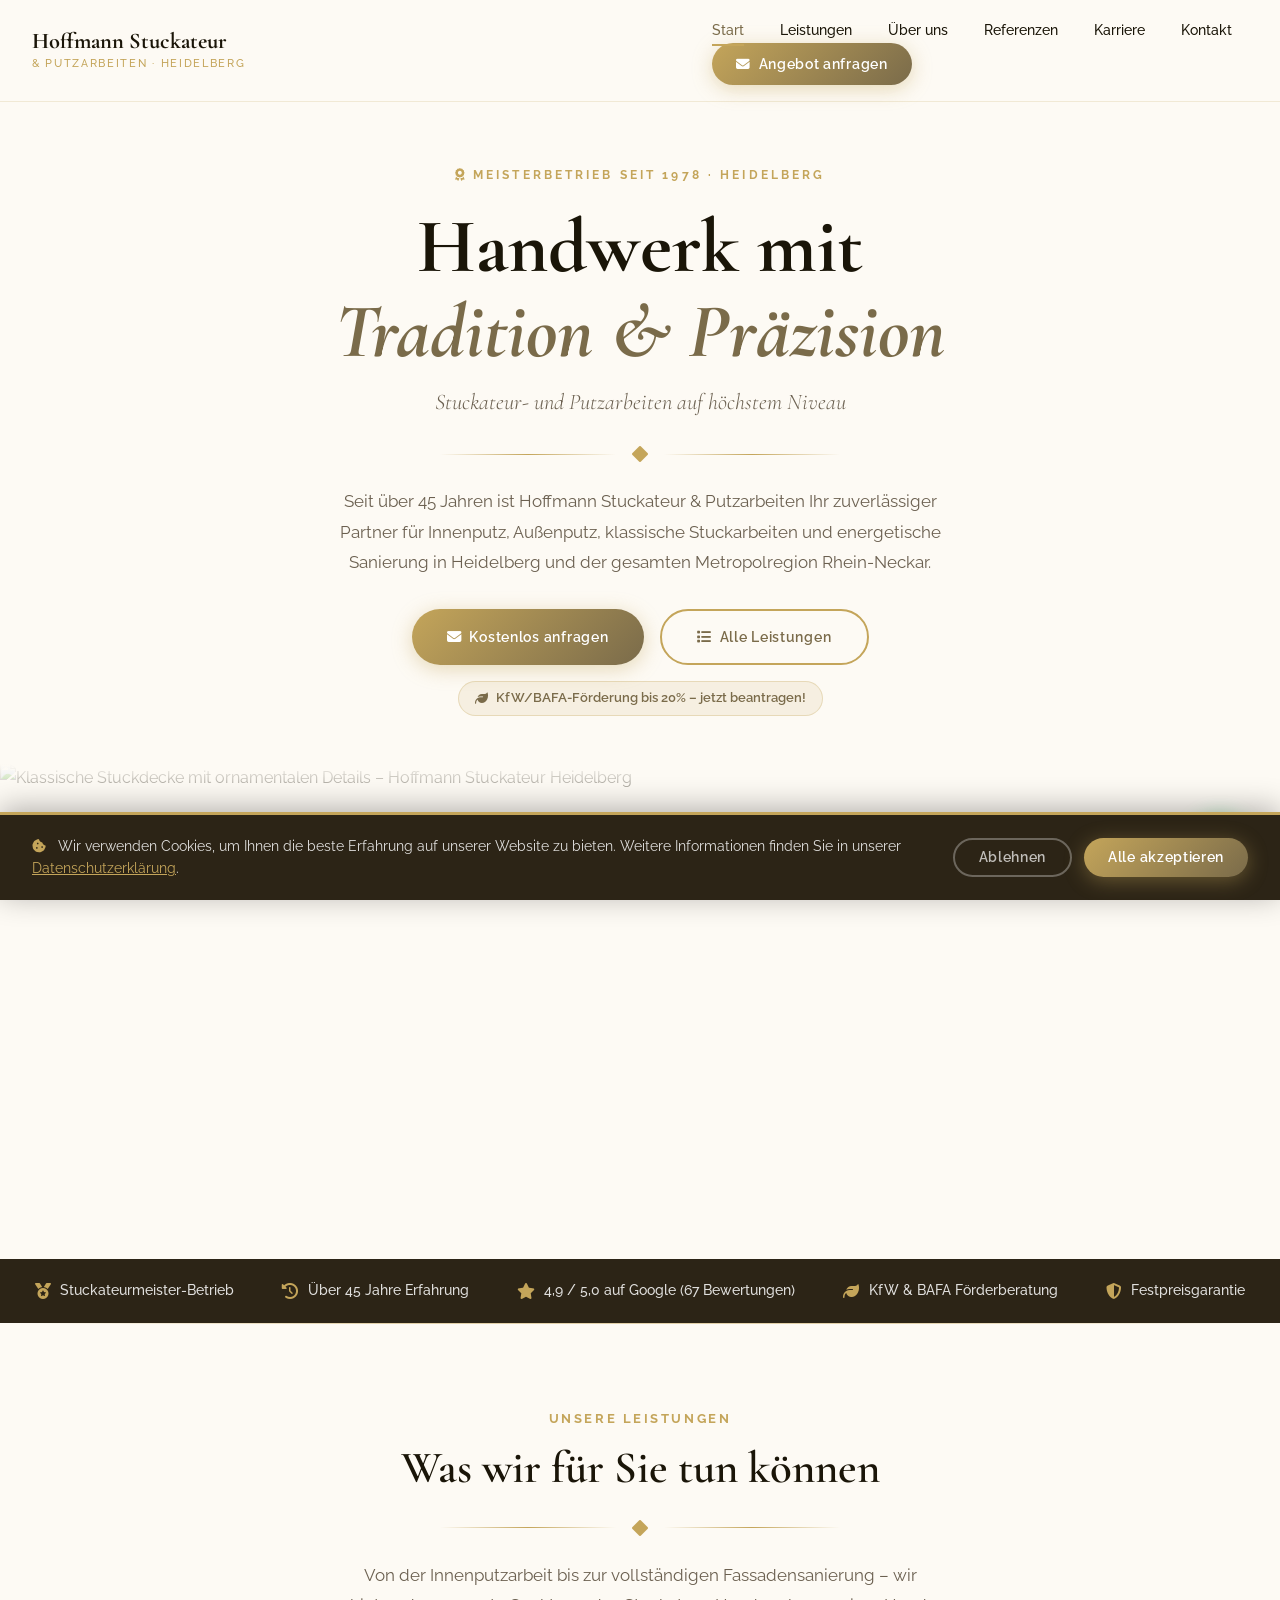
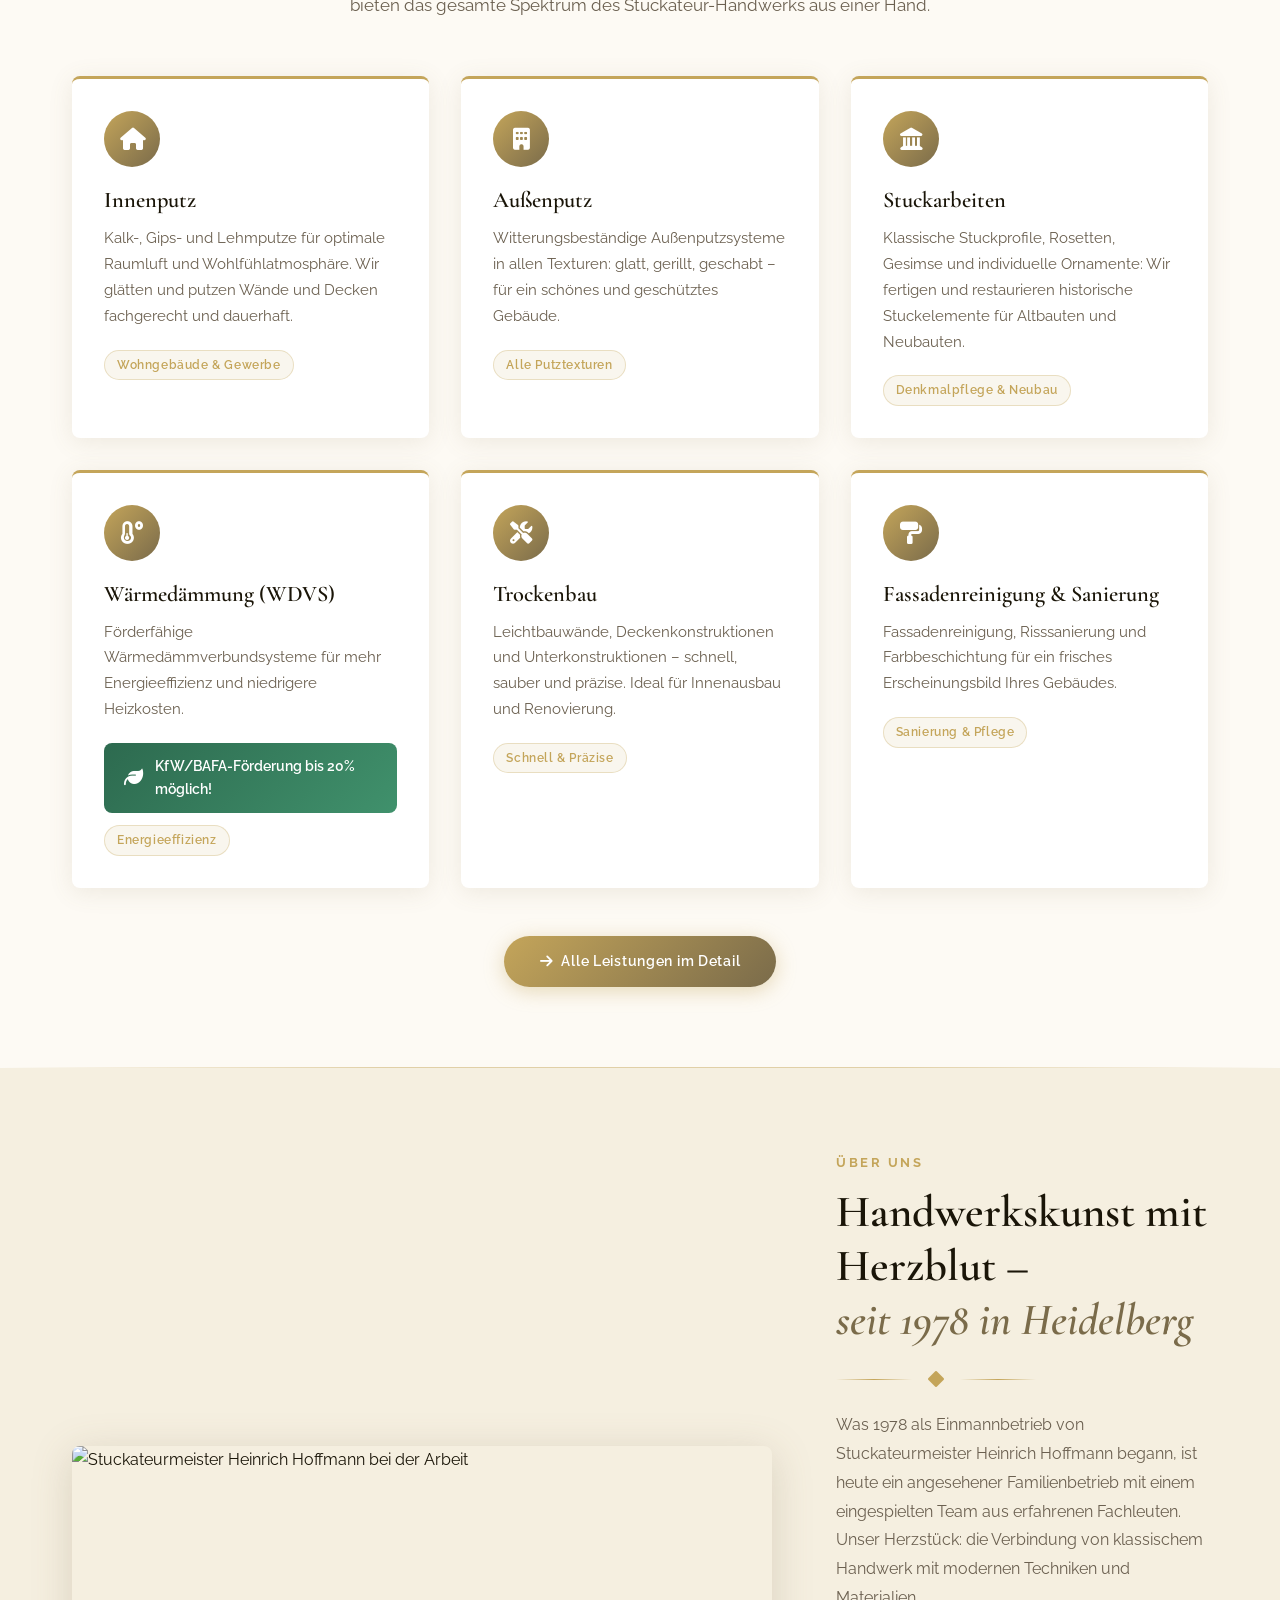
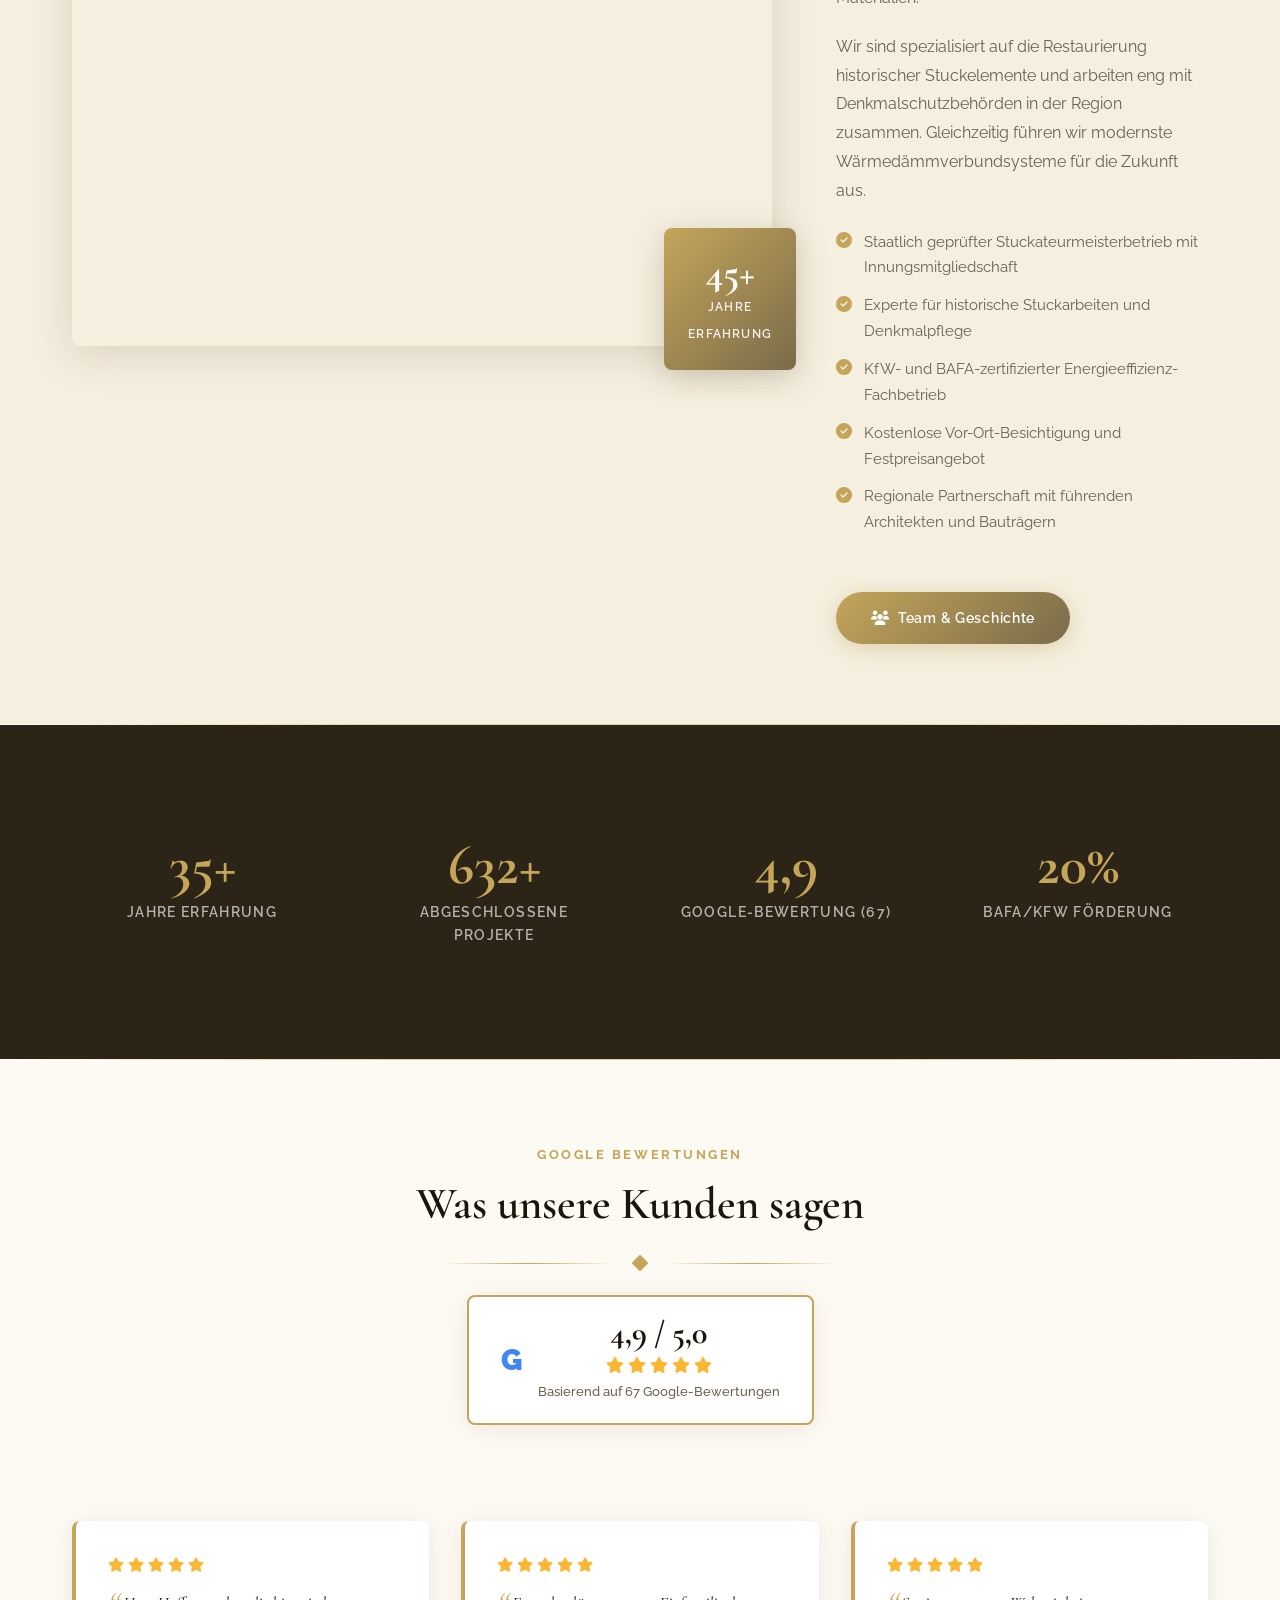
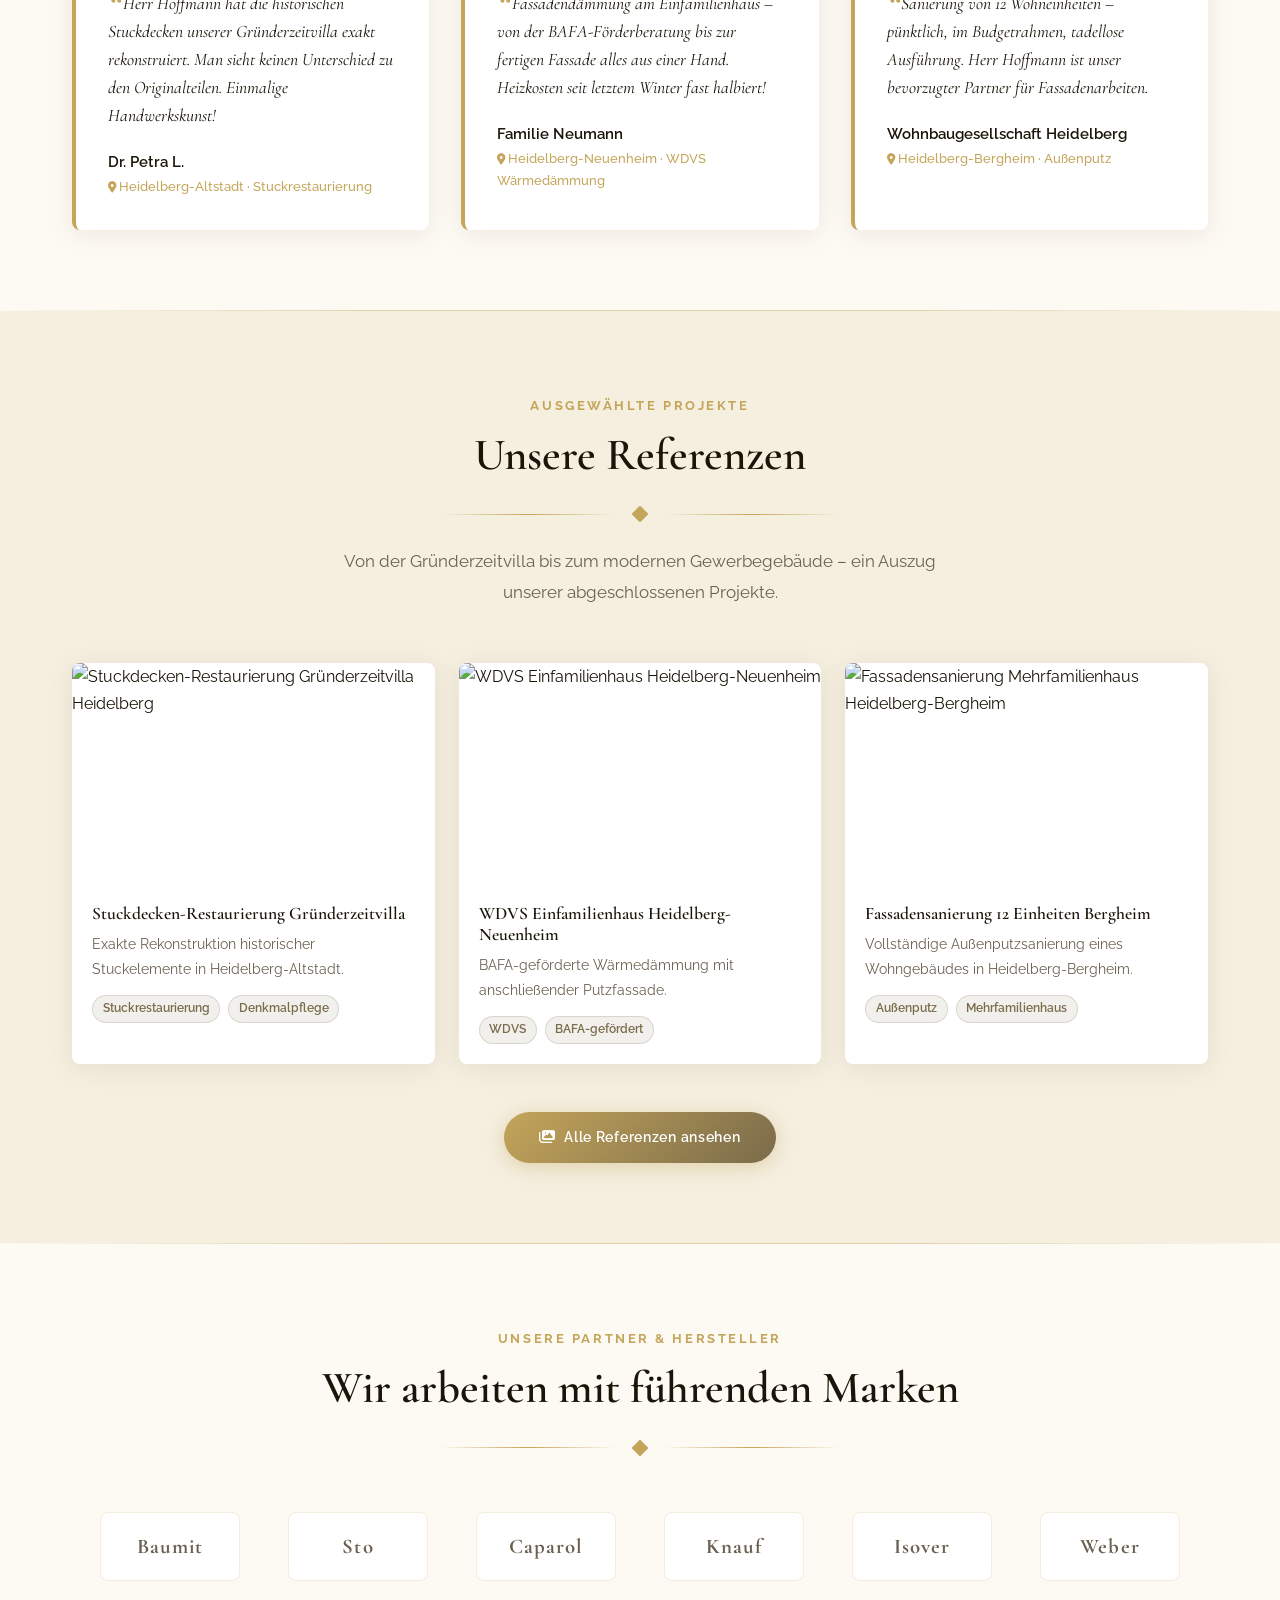
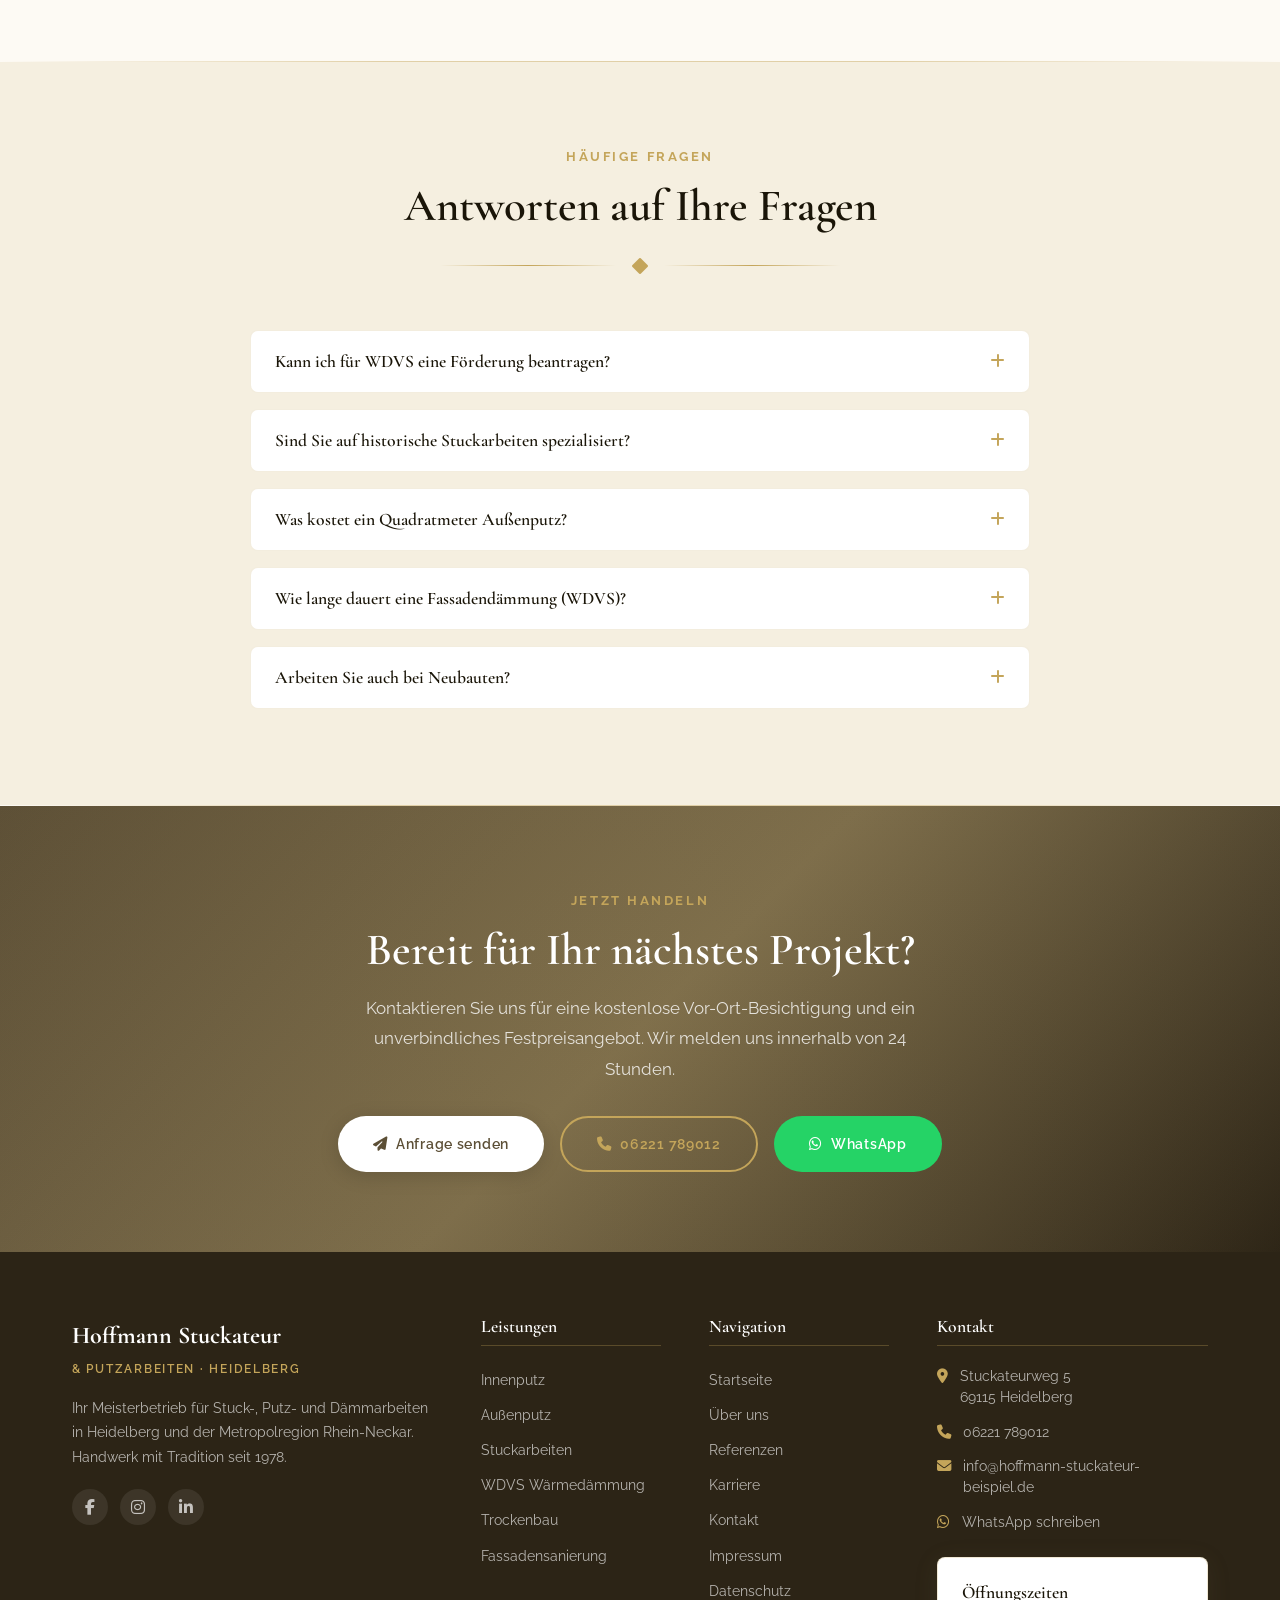
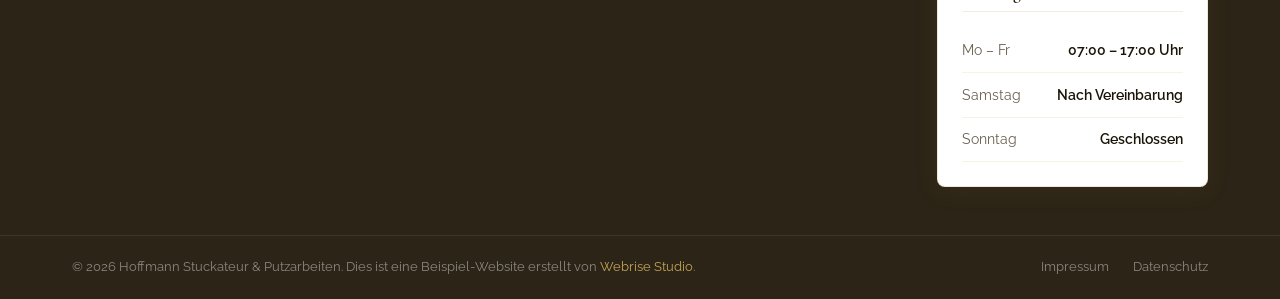
==== index.html @ 6f237631 "Initial commit: Hoffmann Stuckateur & Putzarbeiten complete demo website All Handwerker Pro features" ====
<!DOCTYPE html>
<html lang="de">
<head>
  <meta charset="UTF-8">
  <meta name="viewport" content="width=device-width, initial-scale=1.0">
  <title>Hoffmann Stuckateur & Putzarbeiten – Stuckateurmeister Heidelberg seit 1978</title>
  <meta name="description" content="Hoffmann Stuckateur & Putzarbeiten in Heidelberg – Ihr Meisterbetrieb für Innenputz, Außenputz, Stuckarbeiten, WDVS Wärmedämmung und Fassadensanierung. Über 45 Jahre Erfahrung.">
  <meta name="keywords" content="Stuckateur Heidelberg, Putzarbeiten Heidelberg, Stuckarbeiten, WDVS, Außenputz, Innenputz, Fassadensanierung, Stuckateurmeister">
  <meta name="author" content="Hoffmann Stuckateur & Putzarbeiten">
  <link rel="canonical" href="https://webrisestudiode.github.io/hoffmann-stuckateur/">

  <!-- Open Graph -->
  <meta property="og:type" content="website">
  <meta property="og:url" content="https://webrisestudiode.github.io/hoffmann-stuckateur/">
  <meta property="og:title" content="Hoffmann Stuckateur & Putzarbeiten – Stuckateurmeister Heidelberg">
  <meta property="og:description" content="Meisterbetrieb für Innenputz, Außenputz, Stuckarbeiten und WDVS in Heidelberg. Über 45 Jahre Erfahrung. Jetzt kostenloses Angebot anfordern!">
  <meta property="og:image" content="https://images.unsplash.com/photo-1577401239170-897942555fb3?w=1200&q=80&fm=webp">
  <meta property="og:locale" content="de_DE">
  <meta property="og:site_name" content="Hoffmann Stuckateur & Putzarbeiten">

  <!-- Favicons -->
  <link rel="icon" type="image/x-icon" href="favicon.ico">
  <link rel="icon" type="image/png" sizes="32x32" href="favicon-32x32.png">
  <link rel="icon" type="image/png" sizes="16x16" href="favicon-16x16.png">
  <link rel="apple-touch-icon" sizes="180x180" href="apple-touch-icon.png">

  <!-- Preconnect -->
  <link rel="preconnect" href="https://fonts.googleapis.com">
  <link rel="preconnect" href="https://fonts.gstatic.com" crossorigin>
  <link rel="preconnect" href="https://images.unsplash.com">
  <link rel="preconnect" href="https://cdnjs.cloudflare.com">

  <!-- Fonts -->
  <link href="https://fonts.googleapis.com/css2?family=Cormorant+Garamond:ital,wght@0,300;0,400;0,500;0,600;0,700;1,300;1,400;1,500&family=Raleway:wght@300;400;500;600;700&display=swap" rel="stylesheet">

  <!-- Font Awesome -->
  <link rel="stylesheet" href="https://cdnjs.cloudflare.com/ajax/libs/font-awesome/6.4.0/css/all.min.css">

  <!-- CSS -->
  <link rel="stylesheet" href="css/style.css">

  <!-- Schema.org JSON-LD -->
  <script type="application/ld+json">
  {
    "@context": "https://schema.org",
    "@type": "LocalBusiness",
    "additionalType": "SpecialtyTrade",
    "name": "Hoffmann Stuckateur & Putzarbeiten",
    "description": "Meisterbetrieb für Stuckarbeiten, Innenputz, Außenputz, WDVS Wärmedämmung und Fassadensanierung in Heidelberg. Über 45 Jahre Erfahrung.",
    "url": "https://webrisestudiode.github.io/hoffmann-stuckateur/",
    "telephone": "+4962217890120",
    "email": "info@hoffmann-stuckateur-beispiel.de",
    "foundingDate": "1978",
    "address": {
      "@type": "PostalAddress",
      "streetAddress": "Stuckateurweg 5",
      "addressLocality": "Heidelberg",
      "postalCode": "69115",
      "addressCountry": "DE"
    },
    "geo": {
      "@type": "GeoCoordinates",
      "latitude": 49.3988,
      "longitude": 8.6724
    },
    "openingHoursSpecification": [
      {
        "@type": "OpeningHoursSpecification",
        "dayOfWeek": ["Monday","Tuesday","Wednesday","Thursday","Friday"],
        "opens": "07:00",
        "closes": "17:00"
      }
    ],
    "aggregateRating": {
      "@type": "AggregateRating",
      "ratingValue": "4.9",
      "reviewCount": "67",
      "bestRating": "5"
    },
    "priceRange": "€€",
    "currenciesAccepted": "EUR",
    "paymentAccepted": "Bar, Überweisung",
    "areaServed": {
      "@type": "GeoCircle",
      "geoMidpoint": {
        "@type": "GeoCoordinates",
        "latitude": 49.3988,
        "longitude": 8.6724
      },
      "geoRadius": "50000"
    },
    "sameAs": [
      "https://webrisestudiode.github.io/hoffmann-stuckateur/"
    ]
  }
  </script>
</head>
<body>

<!-- PERSONALIZED BANNER -->
<div id="personalized-banner" style="display:none; background:linear-gradient(90deg,#5C4F36,#7A6B4A); color:white; text-align:center; padding:10px 20px; font-size:0.9rem; font-weight:600; z-index:9999; border-bottom:3px solid #C4A55A;">
  <i class="fa-solid fa-building-columns" style="margin-right:8px; color:#C4A55A;"></i>
  Guten Tag Herr/Frau <span id="banner-name" style="font-weight:800;"></span> – so könnte die Website von <strong id="banner-firma"></strong> aussehen &nbsp;·&nbsp;
  <a href="https://webrisestudio.de/kontakt.html" target="_blank" style="color:#C4A55A;text-decoration:underline;font-weight:700;">Website anfragen →</a>
</div>
<script>
(function(){var p=new URLSearchParams(window.location.search),f=p.get('firma'),n=p.get('name');if(f&&n){var b=document.getElementById('personalized-banner');if(b){document.getElementById('banner-firma').textContent=f;document.getElementById('banner-name').textContent=n;b.style.display='block';}}})();
</script>

<!-- NAVIGATION -->
<nav class="navbar" id="navbar">
  <div class="navbar-inner">
    <a href="index.html" class="navbar-brand">
      <span class="brand-name">Hoffmann Stuckateur</span>
      <span class="brand-sub">& Putzarbeiten · Heidelberg</span>
    </a>
    <button class="navbar-toggler" id="navToggler" aria-label="Menü öffnen">
      <i class="fa-solid fa-bars"></i>
    </button>
    <div class="navbar-collapse" id="navCollapse">
      <ul class="navbar-nav">
        <li><a href="index.html" class="nav-link active">Start</a></li>
        <li><a href="leistungen.html" class="nav-link">Leistungen</a></li>
        <li><a href="ueber-uns.html" class="nav-link">Über uns</a></li>
        <li><a href="referenzen.html" class="nav-link">Referenzen</a></li>
        <li><a href="karriere.html" class="nav-link">Karriere</a></li>
        <li><a href="kontakt.html" class="nav-link">Kontakt</a></li>
      </ul>
      <a href="kontakt.html" class="btn btn-primary btn-sm navbar-cta">
        <i class="fa-solid fa-envelope"></i> Angebot anfragen
      </a>
    </div>
  </div>
</nav>

<!-- HERO SECTION -->
<section class="hero">
  <div class="hero-text-section">
    <span class="hero-label"><i class="fa-solid fa-award"></i> Meisterbetrieb seit 1978 · Heidelberg</span>
    <h1 class="hero-title">
      Handwerk mit<br><em>Tradition & Präzision</em>
    </h1>
    <p class="hero-subtitle-text">Stuckateur- und Putzarbeiten auf höchstem Niveau</p>

    <div class="gold-divider">
      <i class="fa-solid fa-diamond gold-divider-icon"></i>
    </div>

    <p class="hero-desc">
      Seit über 45 Jahren ist Hoffmann Stuckateur & Putzarbeiten Ihr zuverlässiger Partner für Innenputz, Außenputz, klassische Stuckarbeiten und energetische Sanierung in Heidelberg und der gesamten Metropolregion Rhein-Neckar.
    </p>
    <div class="hero-actions">
      <a href="kontakt.html" class="btn btn-primary">
        <i class="fa-solid fa-envelope"></i> Kostenlos anfragen
      </a>
      <a href="leistungen.html" class="btn btn-outline">
        <i class="fa-solid fa-list"></i> Alle Leistungen
      </a>
    </div>
    <div style="margin-top: 1rem;">
      <span class="funding-highlight">
        <i class="fa-solid fa-leaf"></i> KfW/BAFA-Förderung bis 20% – jetzt beantragen!
      </span>
    </div>
  </div>

  <!-- Full-width hero image -->
  <div class="hero-image-full">
    <img
      src="https://images.unsplash.com/photo-1577401239170-897942555fb3?w=1400&q=85&fm=webp"
      alt="Klassische Stuckdecke mit ornamentalen Details – Hoffmann Stuckateur Heidelberg"
      width="1400"
      height="600"
      loading="eager"
    >
  </div>
</section>

<!-- TRUST BAR -->
<div class="trust-bar">
  <div class="trust-bar-inner">
    <div class="trust-item">
      <i class="fa-solid fa-medal"></i>
      <span>Stuckateurmeister-Betrieb</span>
    </div>
    <div class="trust-item">
      <i class="fa-solid fa-clock-rotate-left"></i>
      <span>Über 45 Jahre Erfahrung</span>
    </div>
    <div class="trust-item">
      <i class="fa-solid fa-star"></i>
      <span>4,9 / 5,0 auf Google (67 Bewertungen)</span>
    </div>
    <div class="trust-item">
      <i class="fa-solid fa-leaf"></i>
      <span>KfW & BAFA Förderberatung</span>
    </div>
    <div class="trust-item">
      <i class="fa-solid fa-shield-halved"></i>
      <span>Festpreisgarantie</span>
    </div>
  </div>
</div>

<hr class="section-divider">

<!-- LEISTUNGEN OVERVIEW -->
<section class="section" id="leistungen">
  <div class="container">
    <div class="section-header">
      <span class="section-label">Unsere Leistungen</span>
      <h2 class="section-title">Was wir für Sie tun können</h2>
      <div class="gold-divider"><i class="fa-solid fa-diamond gold-divider-icon"></i></div>
      <p class="section-subtitle">Von der Innenputzarbeit bis zur vollständigen Fassadensanierung – wir bieten das gesamte Spektrum des Stuckateur-Handwerks aus einer Hand.</p>
    </div>

    <div class="services-grid">
      <!-- Innenputz -->
      <div class="service-card fade-in">
        <div class="service-icon">
          <i class="fa-solid fa-house"></i>
        </div>
        <h3>Innenputz</h3>
        <p>Kalk-, Gips- und Lehmputze für optimale Raumluft und Wohlfühlatmosphäre. Wir glätten und putzen Wände und Decken fachgerecht und dauerhaft.</p>
        <span class="service-tag">Wohngebäude & Gewerbe</span>
      </div>

      <!-- Außenputz -->
      <div class="service-card fade-in">
        <div class="service-icon">
          <i class="fa-solid fa-building"></i>
        </div>
        <h3>Außenputz</h3>
        <p>Witterungsbeständige Außenputzsysteme in allen Texturen: glatt, gerillt, geschabt – für ein schönes und geschütztes Gebäude.</p>
        <span class="service-tag">Alle Putztexturen</span>
      </div>

      <!-- Stuckarbeiten -->
      <div class="service-card fade-in">
        <div class="service-icon">
          <i class="fa-solid fa-landmark"></i>
        </div>
        <h3>Stuckarbeiten</h3>
        <p>Klassische Stuckprofile, Rosetten, Gesimse und individuelle Ornamente: Wir fertigen und restaurieren historische Stuckelemente für Altbauten und Neubauten.</p>
        <span class="service-tag">Denkmalpflege & Neubau</span>
      </div>

      <!-- WDVS -->
      <div class="service-card fade-in">
        <div class="service-icon">
          <i class="fa-solid fa-temperature-low"></i>
        </div>
        <h3>Wärmedämmung (WDVS)</h3>
        <p>Förderfähige Wärmedämmverbundsysteme für mehr Energieeffizienz und niedrigere Heizkosten.</p>
        <div style="margin: 0.75rem 0;">
          <span class="bafa-badge">
            <i class="fa-solid fa-leaf"></i>
            KfW/BAFA-Förderung bis 20% möglich!
          </span>
        </div>
        <span class="service-tag">Energieeffizienz</span>
      </div>

      <!-- Trockenbau -->
      <div class="service-card fade-in">
        <div class="service-icon">
          <i class="fa-solid fa-screwdriver-wrench"></i>
        </div>
        <h3>Trockenbau</h3>
        <p>Leichtbauwände, Deckenkonstruktionen und Unterkonstruktionen – schnell, sauber und präzise. Ideal für Innenausbau und Renovierung.</p>
        <span class="service-tag">Schnell & Präzise</span>
      </div>

      <!-- Fassadenreinigung -->
      <div class="service-card fade-in">
        <div class="service-icon">
          <i class="fa-solid fa-paint-roller"></i>
        </div>
        <h3>Fassadenreinigung & Sanierung</h3>
        <p>Fassadenreinigung, Risssanierung und Farbbeschichtung für ein frisches Erscheinungsbild Ihres Gebäudes.</p>
        <span class="service-tag">Sanierung & Pflege</span>
      </div>
    </div>

    <div class="text-center mt-3">
      <a href="leistungen.html" class="btn btn-primary">
        <i class="fa-solid fa-arrow-right"></i> Alle Leistungen im Detail
      </a>
    </div>
  </div>
</section>

<hr class="section-divider">

<!-- ABOUT TEASER -->
<section class="section section-alt" id="ueber-uns">
  <div class="container">
    <div class="about-grid">
      <div class="about-image-wrap fade-in">
        <img
          src="https://images.unsplash.com/photo-1581578731548-c64695cc6952?w=700&q=80&fm=webp"
          alt="Stuckateurmeister Heinrich Hoffmann bei der Arbeit"
          width="700"
          height="500"
          loading="lazy"
        >
        <div class="about-badge">
          <span class="badge-number">45+</span>
          <span class="badge-text">Jahre<br>Erfahrung</span>
        </div>
      </div>

      <div class="about-content fade-in">
        <span class="section-label">Über uns</span>
        <h2>Handwerkskunst mit Herzblut –<br><em style="font-style:italic; color:var(--primary);">seit 1978 in Heidelberg</em></h2>

        <div class="gold-divider" style="justify-content:flex-start; max-width:200px; margin-left:0;">
          <i class="fa-solid fa-diamond gold-divider-icon"></i>
        </div>

        <p>Was 1978 als Einmannbetrieb von Stuckateurmeister Heinrich Hoffmann begann, ist heute ein angesehener Familienbetrieb mit einem eingespielten Team aus erfahrenen Fachleuten. Unser Herzstück: die Verbindung von klassischem Handwerk mit modernen Techniken und Materialien.</p>

        <p>Wir sind spezialisiert auf die Restaurierung historischer Stuckelemente und arbeiten eng mit Denkmalschutzbehörden in der Region zusammen. Gleichzeitig führen wir modernste Wärmedämmverbundsysteme für die Zukunft aus.</p>

        <div class="about-features">
          <div class="about-feature">
            <i class="fa-solid fa-check-circle"></i>
            <span>Staatlich geprüfter Stuckateurmeisterbetrieb mit Innungsmitgliedschaft</span>
          </div>
          <div class="about-feature">
            <i class="fa-solid fa-check-circle"></i>
            <span>Experte für historische Stuckarbeiten und Denkmalpflege</span>
          </div>
          <div class="about-feature">
            <i class="fa-solid fa-check-circle"></i>
            <span>KfW- und BAFA-zertifizierter Energieeffizienz-Fachbetrieb</span>
          </div>
          <div class="about-feature">
            <i class="fa-solid fa-check-circle"></i>
            <span>Kostenlose Vor-Ort-Besichtigung und Festpreisangebot</span>
          </div>
          <div class="about-feature">
            <i class="fa-solid fa-check-circle"></i>
            <span>Regionale Partnerschaft mit führenden Architekten und Bauträgern</span>
          </div>
        </div>

        <a href="ueber-uns.html" class="btn btn-primary mt-2">
          <i class="fa-solid fa-users"></i> Team & Geschichte
        </a>
      </div>
    </div>
  </div>
</section>

<hr class="section-divider">

<!-- STATS -->
<section class="section section-dark">
  <div class="container">
    <div class="stats-grid">
      <div class="stat-item fade-in">
        <span class="stat-number counter" data-target="45" data-suffix="+">45+</span>
        <span class="stat-label">Jahre Erfahrung</span>
      </div>
      <div class="stat-item fade-in">
        <span class="stat-number counter" data-target="800" data-suffix="+">800+</span>
        <span class="stat-label">Abgeschlossene Projekte</span>
      </div>
      <div class="stat-item fade-in">
        <span class="stat-number">4,9</span>
        <span class="stat-label">Google-Bewertung (67)</span>
      </div>
      <div class="stat-item fade-in">
        <span class="stat-number">20%</span>
        <span class="stat-label">BAFA/KfW Förderung</span>
      </div>
    </div>
  </div>
</section>

<hr class="section-divider">

<!-- GOOGLE BEWERTUNGEN / TESTIMONIALS -->
<section class="section" id="bewertungen">
  <div class="container">
    <div class="section-header">
      <span class="section-label">Google Bewertungen</span>
      <h2 class="section-title">Was unsere Kunden sagen</h2>
      <div class="gold-divider"><i class="fa-solid fa-diamond gold-divider-icon"></i></div>

      <!-- Google Badge -->
      <div style="display: flex; justify-content: center; margin-bottom: 0.5rem;">
        <div class="google-badge">
          <span class="google-badge-logo" style="color:#4285F4; font-weight:900; font-size:1.8rem; font-family:'Raleway',sans-serif;">G</span>
          <div class="google-badge-info">
            <div class="rating-number">4,9 / 5,0</div>
            <div class="rating-stars">
              <i class="fa-solid fa-star"></i>
              <i class="fa-solid fa-star"></i>
              <i class="fa-solid fa-star"></i>
              <i class="fa-solid fa-star"></i>
              <i class="fa-solid fa-star"></i>
            </div>
            <div class="rating-count">Basierend auf 67 Google-Bewertungen</div>
          </div>
        </div>
      </div>
    </div>

    <div class="testimonials-grid">
      <!-- Testimonial 1 -->
      <div class="testimonial-card fade-in">
        <div class="testimonial-stars">
          <i class="fa-solid fa-star"></i>
          <i class="fa-solid fa-star"></i>
          <i class="fa-solid fa-star"></i>
          <i class="fa-solid fa-star"></i>
          <i class="fa-solid fa-star"></i>
        </div>
        <blockquote>Herr Hoffmann hat die historischen Stuckdecken unserer Gründerzeitvilla exakt rekonstruiert. Man sieht keinen Unterschied zu den Originalteilen. Einmalige Handwerkskunst!</blockquote>
        <div class="testimonial-author">
          <strong>Dr. Petra L.</strong>
          <span><i class="fa-solid fa-location-dot" style="font-size:0.7rem;"></i> Heidelberg-Altstadt · Stuckrestaurierung</span>
        </div>
      </div>

      <!-- Testimonial 2 -->
      <div class="testimonial-card fade-in">
        <div class="testimonial-stars">
          <i class="fa-solid fa-star"></i>
          <i class="fa-solid fa-star"></i>
          <i class="fa-solid fa-star"></i>
          <i class="fa-solid fa-star"></i>
          <i class="fa-solid fa-star"></i>
        </div>
        <blockquote>Fassadendämmung am Einfamilienhaus – von der BAFA-Förderberatung bis zur fertigen Fassade alles aus einer Hand. Heizkosten seit letztem Winter fast halbiert!</blockquote>
        <div class="testimonial-author">
          <strong>Familie Neumann</strong>
          <span><i class="fa-solid fa-location-dot" style="font-size:0.7rem;"></i> Heidelberg-Neuenheim · WDVS Wärmedämmung</span>
        </div>
      </div>

      <!-- Testimonial 3 -->
      <div class="testimonial-card fade-in">
        <div class="testimonial-stars">
          <i class="fa-solid fa-star"></i>
          <i class="fa-solid fa-star"></i>
          <i class="fa-solid fa-star"></i>
          <i class="fa-solid fa-star"></i>
          <i class="fa-solid fa-star"></i>
        </div>
        <blockquote>Sanierung von 12 Wohneinheiten – pünktlich, im Budgetrahmen, tadellose Ausführung. Herr Hoffmann ist unser bevorzugter Partner für Fassadenarbeiten.</blockquote>
        <div class="testimonial-author">
          <strong>Wohnbaugesellschaft Heidelberg</strong>
          <span><i class="fa-solid fa-location-dot" style="font-size:0.7rem;"></i> Heidelberg-Bergheim · Außenputz</span>
        </div>
      </div>
    </div>
  </div>
</section>

<hr class="section-divider">

<!-- REFERENZEN TEASER -->
<section class="section section-alt">
  <div class="container">
    <div class="section-header">
      <span class="section-label">Ausgewählte Projekte</span>
      <h2 class="section-title">Unsere Referenzen</h2>
      <div class="gold-divider"><i class="fa-solid fa-diamond gold-divider-icon"></i></div>
      <p class="section-subtitle">Von der Gründerzeitvilla bis zum modernen Gewerbegebäude – ein Auszug unserer abgeschlossenen Projekte.</p>
    </div>

    <div class="projects-grid">
      <div class="project-card fade-in">
        <div class="project-image">
          <img
            src="https://images.unsplash.com/photo-1598300042247-d088f8ab3a91?w=600&q=80&fm=webp"
            alt="Stuckdecken-Restaurierung Gründerzeitvilla Heidelberg"
            width="600"
            height="400"
            loading="lazy"
          >
        </div>
        <div class="project-card-body">
          <h3>Stuckdecken-Restaurierung Gründerzeitvilla</h3>
          <p>Exakte Rekonstruktion historischer Stuckelemente in Heidelberg-Altstadt.</p>
          <div class="project-tags">
            <span class="project-tag">Stuckrestaurierung</span>
            <span class="project-tag">Denkmalpflege</span>
          </div>
        </div>
      </div>

      <div class="project-card fade-in">
        <div class="project-image">
          <img
            src="https://images.unsplash.com/photo-1558618666-fcd25c85cd64?w=600&q=80&fm=webp"
            alt="WDVS Einfamilienhaus Heidelberg-Neuenheim"
            width="600"
            height="400"
            loading="lazy"
          >
        </div>
        <div class="project-card-body">
          <h3>WDVS Einfamilienhaus Heidelberg-Neuenheim</h3>
          <p>BAFA-geförderte Wärmedämmung mit anschließender Putzfassade.</p>
          <div class="project-tags">
            <span class="project-tag">WDVS</span>
            <span class="project-tag">BAFA-gefördert</span>
          </div>
        </div>
      </div>

      <div class="project-card fade-in">
        <div class="project-image">
          <img
            src="https://images.unsplash.com/photo-1487958449943-2429e8be8625?w=600&q=80&fm=webp"
            alt="Fassadensanierung Mehrfamilienhaus Heidelberg-Bergheim"
            width="600"
            height="400"
            loading="lazy"
          >
        </div>
        <div class="project-card-body">
          <h3>Fassadensanierung 12 Einheiten Bergheim</h3>
          <p>Vollständige Außenputzsanierung eines Wohngebäudes in Heidelberg-Bergheim.</p>
          <div class="project-tags">
            <span class="project-tag">Außenputz</span>
            <span class="project-tag">Mehrfamilienhaus</span>
          </div>
        </div>
      </div>
    </div>

    <div class="text-center mt-3">
      <a href="referenzen.html" class="btn btn-primary">
        <i class="fa-solid fa-images"></i> Alle Referenzen ansehen
      </a>
    </div>
  </div>
</section>

<hr class="section-divider">

<!-- BRANDS -->
<section class="section">
  <div class="container">
    <div class="section-header">
      <span class="section-label">Unsere Partner & Hersteller</span>
      <h2 class="section-title">Wir arbeiten mit führenden Marken</h2>
      <div class="gold-divider"><i class="fa-solid fa-diamond gold-divider-icon"></i></div>
    </div>

    <div class="brands-grid">
      <div class="brand-item fade-in"><span class="brand-name-text">Baumit</span></div>
      <div class="brand-item fade-in"><span class="brand-name-text">Sto</span></div>
      <div class="brand-item fade-in"><span class="brand-name-text">Caparol</span></div>
      <div class="brand-item fade-in"><span class="brand-name-text">Knauf</span></div>
      <div class="brand-item fade-in"><span class="brand-name-text">Isover</span></div>
      <div class="brand-item fade-in"><span class="brand-name-text">Weber</span></div>
    </div>
  </div>
</section>

<hr class="section-divider">

<!-- FAQ PREVIEW -->
<section class="section section-alt">
  <div class="container">
    <div class="section-header">
      <span class="section-label">Häufige Fragen</span>
      <h2 class="section-title">Antworten auf Ihre Fragen</h2>
      <div class="gold-divider"><i class="fa-solid fa-diamond gold-divider-icon"></i></div>
    </div>

    <div class="faq-list">
      <div class="faq-item">
        <button class="faq-question">
          <span>Kann ich für WDVS eine Förderung beantragen?</span>
          <i class="fa-solid fa-plus faq-icon"></i>
        </button>
        <div class="faq-answer">
          <div class="faq-answer-inner">
            Ja! Für Wärmedämmverbundsysteme (WDVS) gibt es staatliche Förderprogramme durch KfW und BAFA, die bis zu 20% der Kosten übernehmen. Wir beraten Sie kostenlos und helfen bei der Antragstellung.
          </div>
        </div>
      </div>

      <div class="faq-item">
        <button class="faq-question">
          <span>Sind Sie auf historische Stuckarbeiten spezialisiert?</span>
          <i class="fa-solid fa-plus faq-icon"></i>
        </button>
        <div class="faq-answer">
          <div class="faq-answer-inner">
            Absolut – das ist unsere besondere Leidenschaft. Herr Hoffmann hat über 45 Jahre Erfahrung in der Restaurierung historischer Stuckelemente und arbeitet regelmäßig für Denkmalschutzbehörden.
          </div>
        </div>
      </div>

      <div class="faq-item">
        <button class="faq-question">
          <span>Was kostet ein Quadratmeter Außenputz?</span>
          <i class="fa-solid fa-plus faq-icon"></i>
        </button>
        <div class="faq-answer">
          <div class="faq-answer-inner">
            Je nach System und Aufwand zwischen 40–120 €/m², inklusive Material und Arbeitsleistung. Wir erstellen Ihnen ein kostenloses Festpreisangebot nach Besichtigung.
          </div>
        </div>
      </div>

      <div class="faq-item">
        <button class="faq-question">
          <span>Wie lange dauert eine Fassadendämmung (WDVS)?</span>
          <i class="fa-solid fa-plus faq-icon"></i>
        </button>
        <div class="faq-answer">
          <div class="faq-answer-inner">
            Ein Einfamilienhaus schafft unser Team in der Regel in 2–3 Wochen. Wir arbeiten witterungsabhängig und informieren Sie rechtzeitig über den geplanten Ablauf.
          </div>
        </div>
      </div>

      <div class="faq-item">
        <button class="faq-question">
          <span>Arbeiten Sie auch bei Neubauten?</span>
          <i class="fa-solid fa-plus faq-icon"></i>
        </button>
        <div class="faq-answer">
          <div class="faq-answer-inner">
            Ja. Wir führen sowohl Innen- als auch Außenputzarbeiten für Neubauten aus. Viele Bauunternehmen und Architekten in der Region arbeiten regelmäßig mit uns zusammen.
          </div>
        </div>
      </div>
    </div>
  </div>
</section>

<hr class="section-divider">

<!-- CTA SECTION -->
<section class="cta-section">
  <div class="container">
    <span class="section-label" style="color:var(--accent);">Jetzt handeln</span>
    <h2>Bereit für Ihr nächstes Projekt?</h2>
    <p>Kontaktieren Sie uns für eine kostenlose Vor-Ort-Besichtigung und ein unverbindliches Festpreisangebot. Wir melden uns innerhalb von 24 Stunden.</p>
    <div class="cta-buttons">
      <a href="kontakt.html" class="btn btn-white">
        <i class="fa-solid fa-paper-plane"></i> Anfrage senden
      </a>
      <a href="tel:0622178901" class="btn btn-outline" style="color:var(--accent); border-color:var(--accent);">
        <i class="fa-solid fa-phone"></i> 06221 789012
      </a>
      <a href="https://wa.me/4962217890120?text=Hallo%20Hoffmann%20Stuckateur%2C%20ich%20hätte%20Interesse%20an%20einem%20Angebot." class="btn" style="background:#25D366;color:white;" target="_blank" rel="noopener">
        <i class="fa-brands fa-whatsapp"></i> WhatsApp
      </a>
    </div>
  </div>
</section>

<!-- FOOTER -->
<footer class="footer">
  <div class="container">
    <div class="footer-grid">
      <div>
        <span class="footer-brand-name">Hoffmann Stuckateur</span>
        <span class="footer-brand-sub">& Putzarbeiten · Heidelberg</span>
        <p>Ihr Meisterbetrieb für Stuck-, Putz- und Dämmarbeiten in Heidelberg und der Metropolregion Rhein-Neckar. Handwerk mit Tradition seit 1978.</p>
        <div class="footer-social">
          <a href="#" class="social-link" aria-label="Facebook"><i class="fa-brands fa-facebook-f"></i></a>
          <a href="#" class="social-link" aria-label="Instagram"><i class="fa-brands fa-instagram"></i></a>
          <a href="#" class="social-link" aria-label="LinkedIn"><i class="fa-brands fa-linkedin-in"></i></a>
        </div>
      </div>
      <div>
        <h4>Leistungen</h4>
        <ul class="footer-links">
          <li><a href="leistungen.html">Innenputz</a></li>
          <li><a href="leistungen.html">Außenputz</a></li>
          <li><a href="leistungen.html">Stuckarbeiten</a></li>
          <li><a href="leistungen.html">WDVS Wärmedämmung</a></li>
          <li><a href="leistungen.html">Trockenbau</a></li>
          <li><a href="leistungen.html">Fassadensanierung</a></li>
        </ul>
      </div>
      <div>
        <h4>Navigation</h4>
        <ul class="footer-links">
          <li><a href="index.html">Startseite</a></li>
          <li><a href="ueber-uns.html">Über uns</a></li>
          <li><a href="referenzen.html">Referenzen</a></li>
          <li><a href="karriere.html">Karriere</a></li>
          <li><a href="kontakt.html">Kontakt</a></li>
          <li><a href="impressum.html">Impressum</a></li>
          <li><a href="datenschutz.html">Datenschutz</a></li>
        </ul>
      </div>
      <div>
        <h4>Kontakt</h4>
        <div class="footer-contact-item">
          <i class="fa-solid fa-location-dot"></i>
          <span>Stuckateurweg 5<br>69115 Heidelberg</span>
        </div>
        <div class="footer-contact-item">
          <i class="fa-solid fa-phone"></i>
          <a href="tel:0622178901">06221 789012</a>
        </div>
        <div class="footer-contact-item">
          <i class="fa-solid fa-envelope"></i>
          <a href="mailto:info@hoffmann-stuckateur-beispiel.de">info@hoffmann-stuckateur-beispiel.de</a>
        </div>
        <div class="footer-contact-item">
          <i class="fa-brands fa-whatsapp"></i>
          <a href="https://wa.me/4962217890120?text=Hallo%20Hoffmann%20Stuckateur..." target="_blank" rel="noopener">WhatsApp schreiben</a>
        </div>
        <div class="hours-box">
          <h4>Öffnungszeiten</h4>
          <table class="hours-table">
            <tr><td>Mo – Fr</td><td>07:00 – 17:00 Uhr</td></tr>
            <tr><td>Samstag</td><td>Nach Vereinbarung</td></tr>
            <tr><td>Sonntag</td><td>Geschlossen</td></tr>
          </table>
        </div>
      </div>
    </div>
  </div>
  <div class="footer-bottom">
    <div class="container" style="display:flex; justify-content:space-between; align-items:center; flex-wrap:wrap; gap:1rem; width:100%;">
      <p>&copy; 2026 Hoffmann Stuckateur & Putzarbeiten. Dies ist eine Beispiel-Website erstellt von <a href="https://webrisestudio.de" target="_blank" rel="noopener">Webrise Studio</a>.</p>
      <div class="footer-bottom-links">
        <a href="impressum.html">Impressum</a>
        <a href="datenschutz.html">Datenschutz</a>
      </div>
    </div>
  </div>
</footer>

<!-- WHATSAPP FLOAT -->
<a href="https://wa.me/4962217890120?text=Hallo%20Hoffmann%20Stuckateur%2C%20ich%20hätte%20gerne%20ein%20Angebot." class="whatsapp-float" target="_blank" rel="noopener" aria-label="WhatsApp schreiben">
  <i class="fa-brands fa-whatsapp"></i>
</a>

<!-- COOKIE BANNER -->
<div class="cookie-banner" id="cookieBanner" role="dialog" aria-label="Cookie-Einstellungen">
  <p class="cookie-text">
    <i class="fa-solid fa-cookie-bite" style="color:var(--accent); margin-right:0.5rem;"></i>
    Wir verwenden Cookies, um Ihnen die beste Erfahrung auf unserer Website zu bieten. Weitere Informationen finden Sie in unserer <a href="datenschutz.html">Datenschutzerklärung</a>.
  </p>
  <div class="cookie-actions">
    <button class="btn btn-outline btn-sm" id="cookieDecline" style="color:rgba(255,255,255,0.7); border-color:rgba(255,255,255,0.3);">Ablehnen</button>
    <button class="btn btn-primary btn-sm" id="cookieAccept">Alle akzeptieren</button>
  </div>
</div>

<script src="js/script.js"></script>
</body>
</html>
---- css/style.css ----
/* ============================================
   Hoffmann Stuckateur & Putzarbeiten
   Classical Elegant Design - Cream & Gold
   ============================================ */

/* --- Google Fonts Import --- */
@import url('https://fonts.googleapis.com/css2?family=Cormorant+Garamond:ital,wght@0,300;0,400;0,500;0,600;0,700;1,300;1,400;1,500&family=Raleway:wght@300;400;500;600;700&display=swap');

/* --- CSS Variables --- */
:root {
  --primary: #7A6B4A;
  --primary-dark: #5C4F36;
  --accent: #C4A55A;
  --accent-light: #D4B86A;
  --light-bg: #FDFAF4;
  --section-alt: #F5EFE0;
  --dark-bg: #2C2416;
  --text-dark: #1A1508;
  --text-gray: #6B6050;
  --white: #FFFFFF;
  --border-gold: #C4A55A;
  --shadow: 0 4px 24px rgba(122,107,74,0.12);
  --shadow-hover: 0 8px 40px rgba(122,107,74,0.22);
  --radius-pill: 50px;
  --radius-card: 8px;
  --transition: 0.3s ease;
  --font-heading: 'Cormorant Garamond', Georgia, serif;
  --font-body: 'Raleway', Arial, sans-serif;
}

/* --- Reset & Base --- */
*, *::before, *::after {
  box-sizing: border-box;
  margin: 0;
  padding: 0;
}

html {
  scroll-behavior: smooth;
  font-size: 16px;
}

body {
  font-family: var(--font-body);
  background-color: var(--light-bg);
  color: var(--text-dark);
  line-height: 1.7;
  -webkit-font-smoothing: antialiased;
}

img {
  max-width: 100%;
  height: auto;
  display: block;
}

a {
  color: var(--primary);
  text-decoration: none;
  transition: color var(--transition);
}

a:hover {
  color: var(--accent);
}

ul {
  list-style: none;
}

/* --- Typography --- */
h1, h2, h3, h4, h5, h6 {
  font-family: var(--font-heading);
  color: var(--text-dark);
  line-height: 1.2;
  font-weight: 600;
}

h1 { font-size: clamp(2.4rem, 5vw, 4rem); }
h2 { font-size: clamp(1.8rem, 3.5vw, 2.8rem); }
h3 { font-size: clamp(1.3rem, 2.5vw, 1.8rem); }
h4 { font-size: 1.25rem; }

p {
  color: var(--text-gray);
  font-size: 1rem;
  line-height: 1.8;
}

/* --- Gold Decorative Divider --- */
.gold-divider {
  display: flex;
  align-items: center;
  justify-content: center;
  margin: 1.5rem auto;
  gap: 1rem;
  max-width: 400px;
}

.gold-divider::before,
.gold-divider::after {
  content: '';
  flex: 1;
  height: 1px;
  background: linear-gradient(90deg, transparent, var(--accent), transparent);
}

.gold-divider-icon {
  color: var(--accent);
  font-size: 1rem;
  flex-shrink: 0;
}

.section-divider {
  border: none;
  height: 1px;
  background: linear-gradient(90deg, transparent, var(--accent) 30%, var(--accent) 70%, transparent);
  margin: 0;
  opacity: 0.5;
}

/* --- Container --- */
.container {
  max-width: 1200px;
  margin: 0 auto;
  padding: 0 2rem;
}

.container-wide {
  max-width: 1400px;
  margin: 0 auto;
  padding: 0 2rem;
}

/* --- Section Styles --- */
.section {
  padding: 5rem 0;
}

.section-alt {
  background-color: var(--section-alt);
}

.section-dark {
  background-color: var(--dark-bg);
}

.section-header {
  text-align: center;
  margin-bottom: 3.5rem;
}

.section-label {
  display: inline-block;
  font-family: var(--font-body);
  font-size: 0.8rem;
  font-weight: 700;
  letter-spacing: 0.2em;
  text-transform: uppercase;
  color: var(--accent);
  margin-bottom: 0.75rem;
}

.section-title {
  font-family: var(--font-heading);
  color: var(--text-dark);
  margin-bottom: 1rem;
}

.section-subtitle {
  max-width: 600px;
  margin: 0 auto;
  color: var(--text-gray);
  font-size: 1.05rem;
}

/* --- Buttons --- */
.btn {
  display: inline-flex;
  align-items: center;
  gap: 0.5rem;
  padding: 0.85rem 2.2rem;
  border-radius: var(--radius-pill);
  font-family: var(--font-body);
  font-size: 0.9rem;
  font-weight: 600;
  letter-spacing: 0.05em;
  cursor: pointer;
  border: none;
  transition: all var(--transition);
  text-decoration: none;
}

.btn-primary {
  background: linear-gradient(135deg, var(--accent), var(--primary));
  color: var(--white);
  box-shadow: 0 4px 20px rgba(196, 165, 90, 0.4);
}

.btn-primary:hover {
  background: linear-gradient(135deg, var(--accent-light), var(--primary-dark));
  box-shadow: 0 6px 30px rgba(196, 165, 90, 0.5);
  color: var(--white);
  transform: translateY(-2px);
}

.btn-outline {
  background: transparent;
  color: var(--primary);
  border: 2px solid var(--accent);
}

.btn-outline:hover {
  background: var(--accent);
  color: var(--white);
  transform: translateY(-2px);
}

.btn-white {
  background: var(--white);
  color: var(--primary-dark);
  box-shadow: 0 4px 20px rgba(0,0,0,0.15);
}

.btn-white:hover {
  background: var(--light-bg);
  color: var(--primary-dark);
  transform: translateY(-2px);
}

.btn-sm {
  padding: 0.6rem 1.5rem;
  font-size: 0.85rem;
}

/* ============================================
   NAVIGATION
   ============================================ */
.navbar {
  position: fixed;
  top: 0;
  left: 0;
  right: 0;
  z-index: 1000;
  background: rgba(253, 250, 244, 0.97);
  backdrop-filter: blur(8px);
  border-bottom: 1px solid rgba(196, 165, 90, 0.2);
  transition: all var(--transition);
}

.navbar.scrolled {
  box-shadow: 0 2px 30px rgba(122,107,74,0.15);
}

.navbar-inner {
  display: flex;
  align-items: center;
  justify-content: space-between;
  padding: 1rem 2rem;
  max-width: 1300px;
  margin: 0 auto;
}

.navbar-brand {
  display: flex;
  flex-direction: column;
  text-decoration: none;
}

.brand-name {
  font-family: var(--font-heading);
  font-size: 1.4rem;
  font-weight: 700;
  color: var(--text-dark);
  line-height: 1.1;
}

.brand-sub {
  font-family: var(--font-body);
  font-size: 0.7rem;
  font-weight: 500;
  letter-spacing: 0.15em;
  text-transform: uppercase;
  color: var(--accent);
}

.navbar-nav {
  display: flex;
  align-items: center;
  gap: 0.25rem;
}

.nav-link {
  font-family: var(--font-body);
  font-size: 0.88rem;
  font-weight: 500;
  color: var(--text-dark);
  padding: 0.5rem 1rem;
  border-radius: 4px;
  position: relative;
  transition: color var(--transition);
  text-decoration: none;
}

.nav-link::after {
  content: '';
  position: absolute;
  bottom: 0;
  left: 1rem;
  right: 1rem;
  height: 2px;
  background: var(--accent);
  transform: scaleX(0);
  transition: transform var(--transition);
}

.nav-link:hover::after,
.nav-link.active::after {
  transform: scaleX(1);
}

.nav-link:hover,
.nav-link.active {
  color: var(--primary);
}

.navbar-cta {
  margin-left: 1rem;
}

.navbar-toggler {
  display: none;
  background: none;
  border: none;
  cursor: pointer;
  padding: 0.5rem;
  color: var(--text-dark);
  font-size: 1.4rem;
}

/* Mobile Nav */
@media (max-width: 968px) {
  .navbar-toggler {
    display: block;
  }

  .navbar-collapse {
    display: none;
    position: absolute;
    top: 100%;
    left: 0;
    right: 0;
    background: var(--light-bg);
    border-top: 1px solid rgba(196,165,90,0.2);
    padding: 1rem;
    box-shadow: 0 8px 30px rgba(122,107,74,0.15);
  }

  .navbar-collapse.open {
    display: block;
  }

  .navbar-nav {
    flex-direction: column;
    gap: 0;
    align-items: stretch;
  }

  .nav-link {
    padding: 0.75rem 1rem;
    border-bottom: 1px solid rgba(196,165,90,0.1);
  }

  .navbar-cta {
    margin: 1rem 0 0;
  }
}

/* ============================================
   HERO SECTION
   ============================================ */
.hero {
  padding-top: 80px;
  background-color: var(--light-bg);
  min-height: 100vh;
  display: flex;
  flex-direction: column;
}

.hero-text-section {
  flex: 0 0 auto;
  text-align: center;
  padding: 5rem 2rem 3rem;
  background: var(--light-bg);
}

.hero-label {
  display: inline-block;
  font-size: 0.78rem;
  font-weight: 700;
  letter-spacing: 0.25em;
  text-transform: uppercase;
  color: var(--accent);
  margin-bottom: 1.25rem;
}

.hero-title {
  font-family: var(--font-heading);
  font-size: clamp(2.8rem, 6vw, 5rem);
  font-weight: 700;
  color: var(--text-dark);
  line-height: 1.1;
  margin-bottom: 0.5rem;
}

.hero-title em {
  font-style: italic;
  color: var(--primary);
}

.hero-subtitle-text {
  font-family: var(--font-heading);
  font-size: clamp(1.1rem, 2vw, 1.4rem);
  font-weight: 300;
  font-style: italic;
  color: var(--text-gray);
  margin-bottom: 1.5rem;
}

.hero-desc {
  max-width: 620px;
  margin: 0 auto 2rem;
  color: var(--text-gray);
  font-size: 1.05rem;
  line-height: 1.8;
}

.hero-actions {
  display: flex;
  justify-content: center;
  gap: 1rem;
  flex-wrap: wrap;
  margin-bottom: 1rem;
}

.hero-image-full {
  flex: 1;
  position: relative;
  overflow: hidden;
  max-height: 55vh;
}

.hero-image-full img {
  width: 100%;
  height: 100%;
  object-fit: cover;
  object-position: center top;
}

.hero-image-full::after {
  content: '';
  position: absolute;
  top: 0;
  left: 0;
  right: 0;
  height: 60px;
  background: linear-gradient(to bottom, var(--light-bg), transparent);
}

/* --- Trust Bar --- */
.trust-bar {
  background: var(--dark-bg);
  padding: 1.25rem 0;
}

.trust-bar-inner {
  display: flex;
  justify-content: center;
  align-items: center;
  gap: 3rem;
  flex-wrap: wrap;
}

.trust-item {
  display: flex;
  align-items: center;
  gap: 0.6rem;
  color: rgba(255,255,255,0.85);
  font-size: 0.88rem;
  font-weight: 500;
}

.trust-item i {
  color: var(--accent);
  font-size: 1rem;
}

/* ============================================
   SERVICES / LEISTUNGEN
   ============================================ */
.services-grid {
  display: grid;
  grid-template-columns: repeat(auto-fit, minmax(320px, 1fr));
  gap: 2rem;
}

.service-card {
  background: var(--white);
  border-radius: var(--radius-card);
  border-top: 3px solid var(--accent);
  padding: 2rem;
  box-shadow: var(--shadow);
  transition: all var(--transition);
  position: relative;
  overflow: hidden;
}

.service-card::before {
  content: '';
  position: absolute;
  bottom: 0;
  left: 0;
  right: 0;
  height: 3px;
  background: linear-gradient(90deg, var(--accent), var(--primary));
  transform: scaleX(0);
  transition: transform var(--transition);
}

.service-card:hover {
  box-shadow: var(--shadow-hover);
  transform: translateY(-4px);
}

.service-card:hover::before {
  transform: scaleX(1);
}

.service-icon {
  width: 56px;
  height: 56px;
  background: linear-gradient(135deg, var(--accent), var(--primary));
  border-radius: 50%;
  display: flex;
  align-items: center;
  justify-content: center;
  margin-bottom: 1.25rem;
}

.service-icon i {
  color: var(--white);
  font-size: 1.4rem;
}

.service-card h3 {
  font-family: var(--font-heading);
  font-size: 1.4rem;
  color: var(--text-dark);
  margin-bottom: 0.75rem;
}

.service-card p {
  color: var(--text-gray);
  font-size: 0.95rem;
  line-height: 1.7;
  margin-bottom: 1.25rem;
}

.service-tag {
  display: inline-block;
  font-size: 0.75rem;
  font-weight: 600;
  letter-spacing: 0.05em;
  color: var(--accent);
  background: rgba(196,165,90,0.1);
  padding: 0.25rem 0.75rem;
  border-radius: 20px;
  border: 1px solid rgba(196,165,90,0.3);
}

/* ============================================
   ABOUT / ÜBER UNS
   ============================================ */
.about-grid {
  display: grid;
  grid-template-columns: 1fr 1fr;
  gap: 4rem;
  align-items: center;
}

.about-image-wrap {
  position: relative;
}

.about-image-wrap img {
  width: 100%;
  height: 500px;
  object-fit: cover;
  border-radius: var(--radius-card);
  box-shadow: var(--shadow-hover);
}

.about-badge {
  position: absolute;
  bottom: -1.5rem;
  right: -1.5rem;
  background: linear-gradient(135deg, var(--accent), var(--primary));
  color: var(--white);
  padding: 1.5rem;
  border-radius: var(--radius-card);
  text-align: center;
  box-shadow: 0 8px 30px rgba(122,107,74,0.3);
}

.about-badge .badge-number {
  font-family: var(--font-heading);
  font-size: 2.5rem;
  font-weight: 700;
  line-height: 1;
  display: block;
}

.about-badge .badge-text {
  font-size: 0.75rem;
  font-weight: 600;
  letter-spacing: 0.1em;
  text-transform: uppercase;
  opacity: 0.9;
}

.about-content .section-label {
  text-align: left;
}

.about-content h2 {
  margin-bottom: 1rem;
}

.about-content p {
  margin-bottom: 1.25rem;
}

.about-features {
  margin: 1.5rem 0;
  display: flex;
  flex-direction: column;
  gap: 0.75rem;
}

.about-feature {
  display: flex;
  align-items: flex-start;
  gap: 0.75rem;
}

.about-feature i {
  color: var(--accent);
  font-size: 1rem;
  margin-top: 0.15rem;
  flex-shrink: 0;
}

.about-feature span {
  color: var(--text-gray);
  font-size: 0.95rem;
}

/* ============================================
   TEAM
   ============================================ */
.team-grid {
  display: grid;
  grid-template-columns: repeat(3, 1fr);
  gap: 2rem;
}

.team-card {
  background: var(--white);
  border-radius: var(--radius-card);
  overflow: hidden;
  box-shadow: var(--shadow);
  transition: all var(--transition);
  text-align: center;
}

.team-card:hover {
  box-shadow: var(--shadow-hover);
  transform: translateY(-4px);
}

.team-card-img {
  width: 100%;
  height: 280px;
  object-fit: cover;
  object-position: top center;
}

.team-card-body {
  padding: 1.5rem;
}

.team-card-body h3 {
  font-family: var(--font-heading);
  font-size: 1.35rem;
  color: var(--text-dark);
  margin-bottom: 0.25rem;
}

.team-card-role {
  font-size: 0.8rem;
  font-weight: 600;
  letter-spacing: 0.1em;
  text-transform: uppercase;
  color: var(--accent);
  margin-bottom: 0.75rem;
  display: block;
}

.team-card-body p {
  font-size: 0.9rem;
  color: var(--text-gray);
  line-height: 1.6;
}

/* ============================================
   STATS / ZAHLEN
   ============================================ */
.stats-grid {
  display: grid;
  grid-template-columns: repeat(4, 1fr);
  gap: 2rem;
}

.stat-item {
  text-align: center;
  padding: 2rem 1rem;
}

.stat-number {
  font-family: var(--font-heading);
  font-size: 3.5rem;
  font-weight: 700;
  color: var(--accent);
  line-height: 1;
  display: block;
}

.stat-label {
  font-size: 0.85rem;
  font-weight: 600;
  letter-spacing: 0.1em;
  text-transform: uppercase;
  color: rgba(255,255,255,0.7);
  margin-top: 0.5rem;
  display: block;
}

.section-dark .stat-label {
  color: rgba(255,255,255,0.65);
}

/* ============================================
   TESTIMONIALS / BEWERTUNGEN
   ============================================ */
.google-badge {
  display: inline-flex;
  align-items: center;
  gap: 1rem;
  background: var(--white);
  border: 2px solid var(--accent);
  border-radius: var(--radius-card);
  padding: 1.25rem 2rem;
  margin-bottom: 2.5rem;
  box-shadow: var(--shadow);
}

.google-badge-logo {
  font-size: 2rem;
}

.google-badge-info .rating-number {
  font-family: var(--font-heading);
  font-size: 2rem;
  font-weight: 700;
  color: var(--text-dark);
  line-height: 1;
}

.google-badge-info .rating-stars {
  color: #FBB633;
  font-size: 1rem;
  margin: 0.15rem 0;
}

.google-badge-info .rating-count {
  font-size: 0.8rem;
  color: var(--text-gray);
  font-weight: 500;
}

.testimonials-grid {
  display: grid;
  grid-template-columns: repeat(3, 1fr);
  gap: 2rem;
}

.testimonial-card {
  background: var(--white);
  border-radius: var(--radius-card);
  padding: 2rem;
  box-shadow: var(--shadow);
  border-left: 4px solid var(--accent);
  transition: all var(--transition);
  position: relative;
}

.testimonial-card:hover {
  box-shadow: var(--shadow-hover);
  transform: translateY(-3px);
}

.testimonial-stars {
  color: #FBB633;
  font-size: 0.9rem;
  margin-bottom: 0.75rem;
}

.testimonial-card blockquote {
  font-family: var(--font-heading);
  font-size: 1.1rem;
  font-style: italic;
  color: var(--text-dark);
  line-height: 1.6;
  margin-bottom: 1.25rem;
}

.testimonial-card blockquote::before {
  content: '\201C';
  font-size: 2.5rem;
  color: var(--accent);
  line-height: 0;
  vertical-align: -0.6rem;
  margin-right: 0.1rem;
}

.testimonial-author {
  display: flex;
  flex-direction: column;
}

.testimonial-author strong {
  color: var(--text-dark);
  font-weight: 600;
  font-size: 0.95rem;
}

.testimonial-author span {
  color: var(--accent);
  font-size: 0.8rem;
  font-weight: 500;
}

/* ============================================
   PROJECTS / REFERENZEN
   ============================================ */
.projects-grid {
  display: grid;
  grid-template-columns: repeat(3, 1fr);
  gap: 1.5rem;
}

.project-card {
  border-radius: var(--radius-card);
  overflow: hidden;
  box-shadow: var(--shadow);
  transition: all var(--transition);
  background: var(--white);
}

.project-card:hover {
  box-shadow: var(--shadow-hover);
  transform: translateY(-4px);
}

.project-image {
  position: relative;
  overflow: hidden;
  height: 220px;
}

.project-image img {
  width: 100%;
  height: 100%;
  object-fit: cover;
  transition: transform 0.5s ease;
}

.project-card:hover .project-image img {
  transform: scale(1.05);
}

.project-overlay {
  position: absolute;
  inset: 0;
  background: linear-gradient(to top, rgba(44,36,22,0.7), transparent);
  opacity: 0;
  transition: opacity var(--transition);
  display: flex;
  align-items: flex-end;
  padding: 1rem;
}

.project-card:hover .project-overlay {
  opacity: 1;
}

.project-card-body {
  padding: 1.25rem;
}

.project-card-body h3 {
  font-family: var(--font-heading);
  font-size: 1.1rem;
  color: var(--text-dark);
  margin-bottom: 0.5rem;
}

.project-card-body p {
  font-size: 0.88rem;
  color: var(--text-gray);
  margin-bottom: 0.75rem;
}

.project-tags {
  display: flex;
  gap: 0.5rem;
  flex-wrap: wrap;
}

.project-tag {
  font-size: 0.72rem;
  font-weight: 600;
  color: var(--primary);
  background: rgba(122,107,74,0.1);
  padding: 0.2rem 0.6rem;
  border-radius: 20px;
  border: 1px solid rgba(122,107,74,0.2);
}

/* ============================================
   BRANDS / MARKEN
   ============================================ */
.brands-grid {
  display: flex;
  justify-content: center;
  align-items: center;
  gap: 3rem;
  flex-wrap: wrap;
}

.brand-item {
  display: flex;
  align-items: center;
  justify-content: center;
  padding: 1rem 1.5rem;
  background: var(--white);
  border-radius: var(--radius-card);
  border: 1px solid rgba(196,165,90,0.2);
  min-width: 140px;
  transition: all var(--transition);
}

.brand-item:hover {
  border-color: var(--accent);
  box-shadow: var(--shadow);
}

.brand-name-text {
  font-family: var(--font-heading);
  font-size: 1.3rem;
  font-weight: 700;
  color: var(--text-gray);
  letter-spacing: 0.05em;
  transition: color var(--transition);
}

.brand-item:hover .brand-name-text {
  color: var(--primary);
}

/* ============================================
   CTA SECTION
   ============================================ */
.cta-section {
  background: linear-gradient(135deg, var(--primary-dark) 0%, var(--primary) 50%, var(--dark-bg) 100%);
  padding: 5rem 0;
  text-align: center;
  position: relative;
  overflow: hidden;
}

.cta-section::before {
  content: '';
  position: absolute;
  top: -50%;
  left: -50%;
  width: 200%;
  height: 200%;
  background: radial-gradient(circle, rgba(196,165,90,0.08) 0%, transparent 60%);
}

.cta-section h2 {
  font-family: var(--font-heading);
  color: var(--white);
  margin-bottom: 1rem;
  position: relative;
}

.cta-section p {
  color: rgba(255,255,255,0.8);
  font-size: 1.05rem;
  margin-bottom: 2rem;
  max-width: 560px;
  margin-left: auto;
  margin-right: auto;
  position: relative;
}

.cta-buttons {
  display: flex;
  justify-content: center;
  gap: 1rem;
  flex-wrap: wrap;
  position: relative;
}

/* ============================================
   FAQ
   ============================================ */
.faq-list {
  max-width: 780px;
  margin: 0 auto;
}

.faq-item {
  background: var(--white);
  border-radius: var(--radius-card);
  border: 1px solid rgba(196,165,90,0.2);
  margin-bottom: 1rem;
  overflow: hidden;
  transition: all var(--transition);
}

.faq-item.active {
  border-color: var(--accent);
  box-shadow: var(--shadow);
}

.faq-question {
  width: 100%;
  background: none;
  border: none;
  padding: 1.25rem 1.5rem;
  display: flex;
  justify-content: space-between;
  align-items: center;
  cursor: pointer;
  text-align: left;
  transition: background var(--transition);
}

.faq-question:hover {
  background: rgba(196,165,90,0.05);
}

.faq-question span {
  font-family: var(--font-heading);
  font-size: 1.1rem;
  font-weight: 600;
  color: var(--text-dark);
  flex: 1;
  padding-right: 1rem;
}

.faq-icon {
  color: var(--accent);
  font-size: 1rem;
  transition: transform var(--transition);
  flex-shrink: 0;
}

.faq-item.active .faq-icon {
  transform: rotate(45deg);
}

.faq-answer {
  max-height: 0;
  overflow: hidden;
  transition: max-height 0.4s ease;
}

.faq-answer-inner {
  padding: 0 1.5rem 1.25rem;
  color: var(--text-gray);
  font-size: 0.95rem;
  line-height: 1.7;
  border-top: 1px solid rgba(196,165,90,0.15);
  padding-top: 1rem;
}

/* ============================================
   CONTACT FORM
   ============================================ */
.contact-grid {
  display: grid;
  grid-template-columns: 1fr 1.6fr;
  gap: 4rem;
  align-items: start;
}

.contact-info-item {
  display: flex;
  gap: 1rem;
  margin-bottom: 1.5rem;
  align-items: flex-start;
}

.contact-info-icon {
  width: 44px;
  height: 44px;
  background: linear-gradient(135deg, var(--accent), var(--primary));
  border-radius: 50%;
  display: flex;
  align-items: center;
  justify-content: center;
  flex-shrink: 0;
}

.contact-info-icon i {
  color: var(--white);
  font-size: 1rem;
}

.contact-info-text strong {
  display: block;
  color: var(--text-dark);
  font-weight: 600;
  margin-bottom: 0.2rem;
}

.contact-info-text span,
.contact-info-text a {
  color: var(--text-gray);
  font-size: 0.95rem;
}

.form-card {
  background: var(--white);
  border-radius: var(--radius-card);
  padding: 2.5rem;
  box-shadow: var(--shadow);
  border-top: 3px solid var(--accent);
}

.form-row {
  display: grid;
  grid-template-columns: 1fr 1fr;
  gap: 1rem;
}

.form-group {
  margin-bottom: 1.25rem;
}

.form-group label {
  display: block;
  font-size: 0.85rem;
  font-weight: 600;
  color: var(--text-dark);
  margin-bottom: 0.4rem;
  letter-spacing: 0.03em;
}

.form-group label .required {
  color: var(--accent);
  margin-left: 2px;
}

.form-control {
  width: 100%;
  padding: 0.75rem 1rem;
  border: 1.5px solid rgba(196,165,90,0.3);
  border-radius: 6px;
  background: var(--light-bg);
  font-family: var(--font-body);
  font-size: 0.95rem;
  color: var(--text-dark);
  transition: border-color var(--transition), box-shadow var(--transition);
}

.form-control:focus {
  outline: none;
  border-color: var(--accent);
  box-shadow: 0 0 0 3px rgba(196,165,90,0.15);
}

.form-control::placeholder {
  color: rgba(107,96,80,0.5);
}

textarea.form-control {
  resize: vertical;
  min-height: 120px;
}

select.form-control {
  appearance: none;
  background-image: url("data:image/svg+xml,%3Csvg xmlns='http://www.w3.org/2000/svg' width='12' height='12' fill='%237A6B4A' viewBox='0 0 16 16'%3E%3Cpath d='M7.247 11.14 2.451 5.658C1.885 5.013 2.345 4 3.204 4h9.592a1 1 0 0 1 .753 1.659l-4.796 5.48a1 1 0 0 1-1.506 0z'/%3E%3C/svg%3E");
  background-repeat: no-repeat;
  background-position: right 1rem center;
  padding-right: 2.5rem;
  cursor: pointer;
}

.form-check {
  display: flex;
  align-items: flex-start;
  gap: 0.75rem;
  margin-bottom: 1rem;
}

.form-check input[type="checkbox"] {
  width: 18px;
  height: 18px;
  accent-color: var(--accent);
  flex-shrink: 0;
  margin-top: 0.1rem;
  cursor: pointer;
}

.form-check label {
  font-size: 0.88rem;
  color: var(--text-gray);
  cursor: pointer;
  line-height: 1.5;
}

.form-check label a {
  color: var(--accent);
  text-decoration: underline;
}

/* ============================================
   PAGE HERO (inner pages)
   ============================================ */
.page-hero {
  padding: 8rem 0 4rem;
  background: linear-gradient(135deg, var(--light-bg) 0%, var(--section-alt) 100%);
  text-align: center;
  position: relative;
  overflow: hidden;
}

.page-hero::before {
  content: '';
  position: absolute;
  top: 0;
  left: 0;
  right: 0;
  height: 3px;
  background: linear-gradient(90deg, transparent, var(--accent), transparent);
}

.page-hero-label {
  display: inline-block;
  font-size: 0.78rem;
  font-weight: 700;
  letter-spacing: 0.25em;
  text-transform: uppercase;
  color: var(--accent);
  margin-bottom: 1rem;
}

.page-hero h1 {
  font-family: var(--font-heading);
  color: var(--text-dark);
  margin-bottom: 1rem;
}

.page-hero p {
  max-width: 560px;
  margin: 0 auto;
  font-size: 1.05rem;
}

.breadcrumb {
  display: flex;
  justify-content: center;
  align-items: center;
  gap: 0.5rem;
  margin-top: 1.5rem;
  font-size: 0.85rem;
}

.breadcrumb a {
  color: var(--text-gray);
}

.breadcrumb span {
  color: var(--text-gray);
}

.breadcrumb .current {
  color: var(--accent);
  font-weight: 600;
}

/* ============================================
   KARRIERE
   ============================================ */
.karriere-grid {
  display: grid;
  grid-template-columns: 1fr 1.5fr;
  gap: 4rem;
  align-items: start;
}

.job-benefits {
  display: flex;
  flex-direction: column;
  gap: 1rem;
  margin: 1.5rem 0;
}

.job-benefit {
  display: flex;
  align-items: center;
  gap: 0.75rem;
}

.job-benefit i {
  color: var(--accent);
  font-size: 1rem;
  width: 20px;
}

.job-benefit span {
  color: var(--text-gray);
  font-size: 0.95rem;
}

/* ============================================
   FOOTER
   ============================================ */
.footer {
  background: var(--dark-bg);
  padding: 4rem 0 0;
  color: rgba(255,255,255,0.75);
}

.footer-grid {
  display: grid;
  grid-template-columns: 2fr 1fr 1fr 1.5fr;
  gap: 3rem;
  padding-bottom: 3rem;
}

.footer-brand-name {
  font-family: var(--font-heading);
  font-size: 1.5rem;
  font-weight: 700;
  color: var(--white);
  display: block;
  margin-bottom: 0.25rem;
}

.footer-brand-sub {
  font-size: 0.72rem;
  font-weight: 600;
  letter-spacing: 0.15em;
  text-transform: uppercase;
  color: var(--accent);
  display: block;
  margin-bottom: 1rem;
}

.footer p {
  color: rgba(255,255,255,0.65);
  font-size: 0.9rem;
  line-height: 1.7;
  margin-bottom: 1.25rem;
}

.footer-social {
  display: flex;
  gap: 0.75rem;
}

.social-link {
  width: 36px;
  height: 36px;
  background: rgba(255,255,255,0.08);
  border-radius: 50%;
  display: flex;
  align-items: center;
  justify-content: center;
  color: rgba(255,255,255,0.7);
  transition: all var(--transition);
  text-decoration: none;
}

.social-link:hover {
  background: var(--accent);
  color: var(--white);
}

.footer h4 {
  font-family: var(--font-heading);
  font-size: 1.1rem;
  color: var(--white);
  margin-bottom: 1.25rem;
  padding-bottom: 0.5rem;
  border-bottom: 1px solid rgba(196,165,90,0.3);
}

.footer-links {
  display: flex;
  flex-direction: column;
  gap: 0.5rem;
}

.footer-links a {
  color: rgba(255,255,255,0.65);
  font-size: 0.9rem;
  transition: color var(--transition);
  text-decoration: none;
}

.footer-links a:hover {
  color: var(--accent);
}

.footer-contact-item {
  display: flex;
  gap: 0.75rem;
  margin-bottom: 0.85rem;
  align-items: flex-start;
}

.footer-contact-item i {
  color: var(--accent);
  font-size: 0.9rem;
  margin-top: 0.2rem;
  flex-shrink: 0;
}

.footer-contact-item span,
.footer-contact-item a {
  color: rgba(255,255,255,0.65);
  font-size: 0.88rem;
  line-height: 1.5;
}

.footer-contact-item a:hover {
  color: var(--accent);
}

.footer-bottom {
  border-top: 1px solid rgba(255,255,255,0.08);
  padding: 1.25rem 0;
  display: flex;
  justify-content: space-between;
  align-items: center;
  flex-wrap: wrap;
  gap: 1rem;
}

.footer-bottom p {
  font-size: 0.82rem;
  color: rgba(255,255,255,0.45);
  margin: 0;
}

.footer-bottom a {
  color: var(--accent);
}

.footer-bottom-links {
  display: flex;
  gap: 1.5rem;
}

.footer-bottom-links a {
  color: rgba(255,255,255,0.45);
  font-size: 0.82rem;
  transition: color var(--transition);
}

.footer-bottom-links a:hover {
  color: var(--accent);
}

/* ============================================
   COOKIE BANNER
   ============================================ */
.cookie-banner {
  position: fixed;
  bottom: 0;
  left: 0;
  right: 0;
  z-index: 9998;
  background: var(--dark-bg);
  border-top: 3px solid var(--accent);
  padding: 1.25rem 2rem;
  display: flex;
  align-items: center;
  justify-content: space-between;
  gap: 2rem;
  flex-wrap: wrap;
  box-shadow: 0 -4px 30px rgba(0,0,0,0.3);
  transform: translateY(100%);
  transition: transform 0.4s ease;
}

.cookie-banner.visible {
  transform: translateY(0);
}

.cookie-text {
  flex: 1;
  color: rgba(255,255,255,0.85);
  font-size: 0.88rem;
  line-height: 1.6;
}

.cookie-text a {
  color: var(--accent);
  text-decoration: underline;
}

.cookie-actions {
  display: flex;
  gap: 0.75rem;
  flex-shrink: 0;
}

/* ============================================
   WHATSAPP FLOAT BUTTON
   ============================================ */
.whatsapp-float {
  position: fixed;
  bottom: 2rem;
  right: 2rem;
  z-index: 999;
  width: 56px;
  height: 56px;
  background: #25D366;
  border-radius: 50%;
  display: flex;
  align-items: center;
  justify-content: center;
  box-shadow: 0 4px 20px rgba(37,211,102,0.4);
  text-decoration: none;
  transition: all var(--transition);
}

.whatsapp-float:hover {
  transform: scale(1.1);
  box-shadow: 0 6px 30px rgba(37,211,102,0.5);
}

.whatsapp-float i {
  color: var(--white);
  font-size: 1.6rem;
}

/* ============================================
   BAFA BADGE
   ============================================ */
.bafa-badge {
  display: inline-flex;
  align-items: center;
  gap: 0.75rem;
  background: linear-gradient(135deg, #2d6a4f, #40916c);
  color: var(--white);
  padding: 0.75rem 1.25rem;
  border-radius: var(--radius-card);
  font-size: 0.85rem;
  font-weight: 600;
}

.bafa-badge i {
  font-size: 1.2rem;
  flex-shrink: 0;
}

/* ============================================
   UTILITY CLASSES
   ============================================ */
.text-center { text-align: center; }
.text-gold { color: var(--accent); }
.text-dark { color: var(--text-dark); }
.fw-600 { font-weight: 600; }
.mt-1 { margin-top: 1rem; }
.mt-2 { margin-top: 2rem; }
.mt-3 { margin-top: 3rem; }
.mb-1 { margin-bottom: 1rem; }
.mb-2 { margin-bottom: 2rem; }
.d-flex { display: flex; }
.gap-1 { gap: 1rem; }
.justify-center { justify-content: center; }
.align-center { align-items: center; }
.flex-wrap { flex-wrap: wrap; }

/* ============================================
   ANIMATIONS
   ============================================ */
.fade-in {
  opacity: 0;
  transform: translateY(20px);
  transition: opacity 0.6s ease, transform 0.6s ease;
}

.fade-in.visible {
  opacity: 1;
  transform: translateY(0);
}

/* ============================================
   OPENING HOURS TABLE
   ============================================ */
.hours-table {
  width: 100%;
  border-collapse: collapse;
}

.hours-table tr {
  border-bottom: 1px solid rgba(196,165,90,0.15);
}

.hours-table td {
  padding: 0.6rem 0;
  font-size: 0.9rem;
  color: var(--text-gray);
}

.hours-table td:last-child {
  text-align: right;
  font-weight: 600;
  color: var(--text-dark);
}

/* ============================================
   RESPONSIVE
   ============================================ */
@media (max-width: 1024px) {
  .about-grid {
    grid-template-columns: 1fr;
    gap: 2rem;
  }

  .about-badge {
    bottom: 1rem;
    right: 1rem;
  }

  .team-grid {
    grid-template-columns: repeat(2, 1fr);
  }

  .stats-grid {
    grid-template-columns: repeat(2, 1fr);
  }

  .footer-grid {
    grid-template-columns: 1fr 1fr;
  }

  .contact-grid {
    grid-template-columns: 1fr;
    gap: 2rem;
  }

  .karriere-grid {
    grid-template-columns: 1fr;
    gap: 2rem;
  }
}

@media (max-width: 768px) {
  .section {
    padding: 3.5rem 0;
  }

  .services-grid {
    grid-template-columns: 1fr;
  }

  .testimonials-grid {
    grid-template-columns: 1fr;
  }

  .projects-grid {
    grid-template-columns: repeat(2, 1fr);
  }

  .team-grid {
    grid-template-columns: 1fr;
    max-width: 400px;
    margin: 0 auto;
  }

  .stats-grid {
    grid-template-columns: repeat(2, 1fr);
  }

  .footer-grid {
    grid-template-columns: 1fr;
    gap: 2rem;
  }

  .footer-bottom {
    flex-direction: column;
    text-align: center;
  }

  .form-row {
    grid-template-columns: 1fr;
  }

  .hero-image-full {
    max-height: 40vh;
  }
}

@media (max-width: 480px) {
  .projects-grid {
    grid-template-columns: 1fr;
  }

  .hero-actions {
    flex-direction: column;
    align-items: center;
  }

  .hero-actions .btn {
    width: 100%;
    max-width: 280px;
    justify-content: center;
  }

  .trust-bar-inner {
    gap: 1.5rem;
  }

  .cookie-actions {
    flex-direction: column;
    width: 100%;
  }

  .whatsapp-float {
    bottom: 1.5rem;
    right: 1.5rem;
    width: 48px;
    height: 48px;
  }
}

/* Map placeholder */
.map-placeholder {
  background: var(--section-alt);
  height: 400px;
  border-radius: var(--radius-card);
  display: flex;
  align-items: center;
  justify-content: center;
  border: 1px solid rgba(196,165,90,0.2);
  overflow: hidden;
}

.map-placeholder iframe {
  width: 100%;
  height: 100%;
  border: none;
}

/* Datenschutz / Impressum page content */
.legal-content h2 {
  font-size: 1.5rem;
  margin: 2rem 0 0.75rem;
  padding-top: 1.5rem;
  border-top: 1px solid rgba(196,165,90,0.2);
}

.legal-content h2:first-child {
  border-top: none;
  padding-top: 0;
  margin-top: 0;
}

.legal-content p,
.legal-content li {
  color: var(--text-gray);
  font-size: 0.95rem;
  line-height: 1.8;
  margin-bottom: 0.75rem;
}

.legal-content ul {
  list-style: disc;
  padding-left: 1.5rem;
  margin-bottom: 1rem;
}

.legal-content a {
  color: var(--accent);
  text-decoration: underline;
}

/* Tag / Badge for BAFA on index */
.funding-highlight {
  display: inline-flex;
  align-items: center;
  gap: 0.5rem;
  background: rgba(196,165,90,0.12);
  border: 1px solid rgba(196,165,90,0.3);
  border-radius: var(--radius-pill);
  padding: 0.35rem 1rem;
  font-size: 0.82rem;
  font-weight: 600;
  color: var(--primary);
}

/* Öffnungszeiten box */
.hours-box {
  background: var(--white);
  border: 1px solid rgba(196,165,90,0.25);
  border-radius: var(--radius-card);
  padding: 1.5rem;
  box-shadow: var(--shadow);
  margin-top: 1.5rem;
}

.hours-box h4 {
  font-family: var(--font-heading);
  color: var(--text-dark);
  margin-bottom: 1rem;
  padding-bottom: 0.5rem;
  border-bottom: 1px solid rgba(196,165,90,0.2);
}
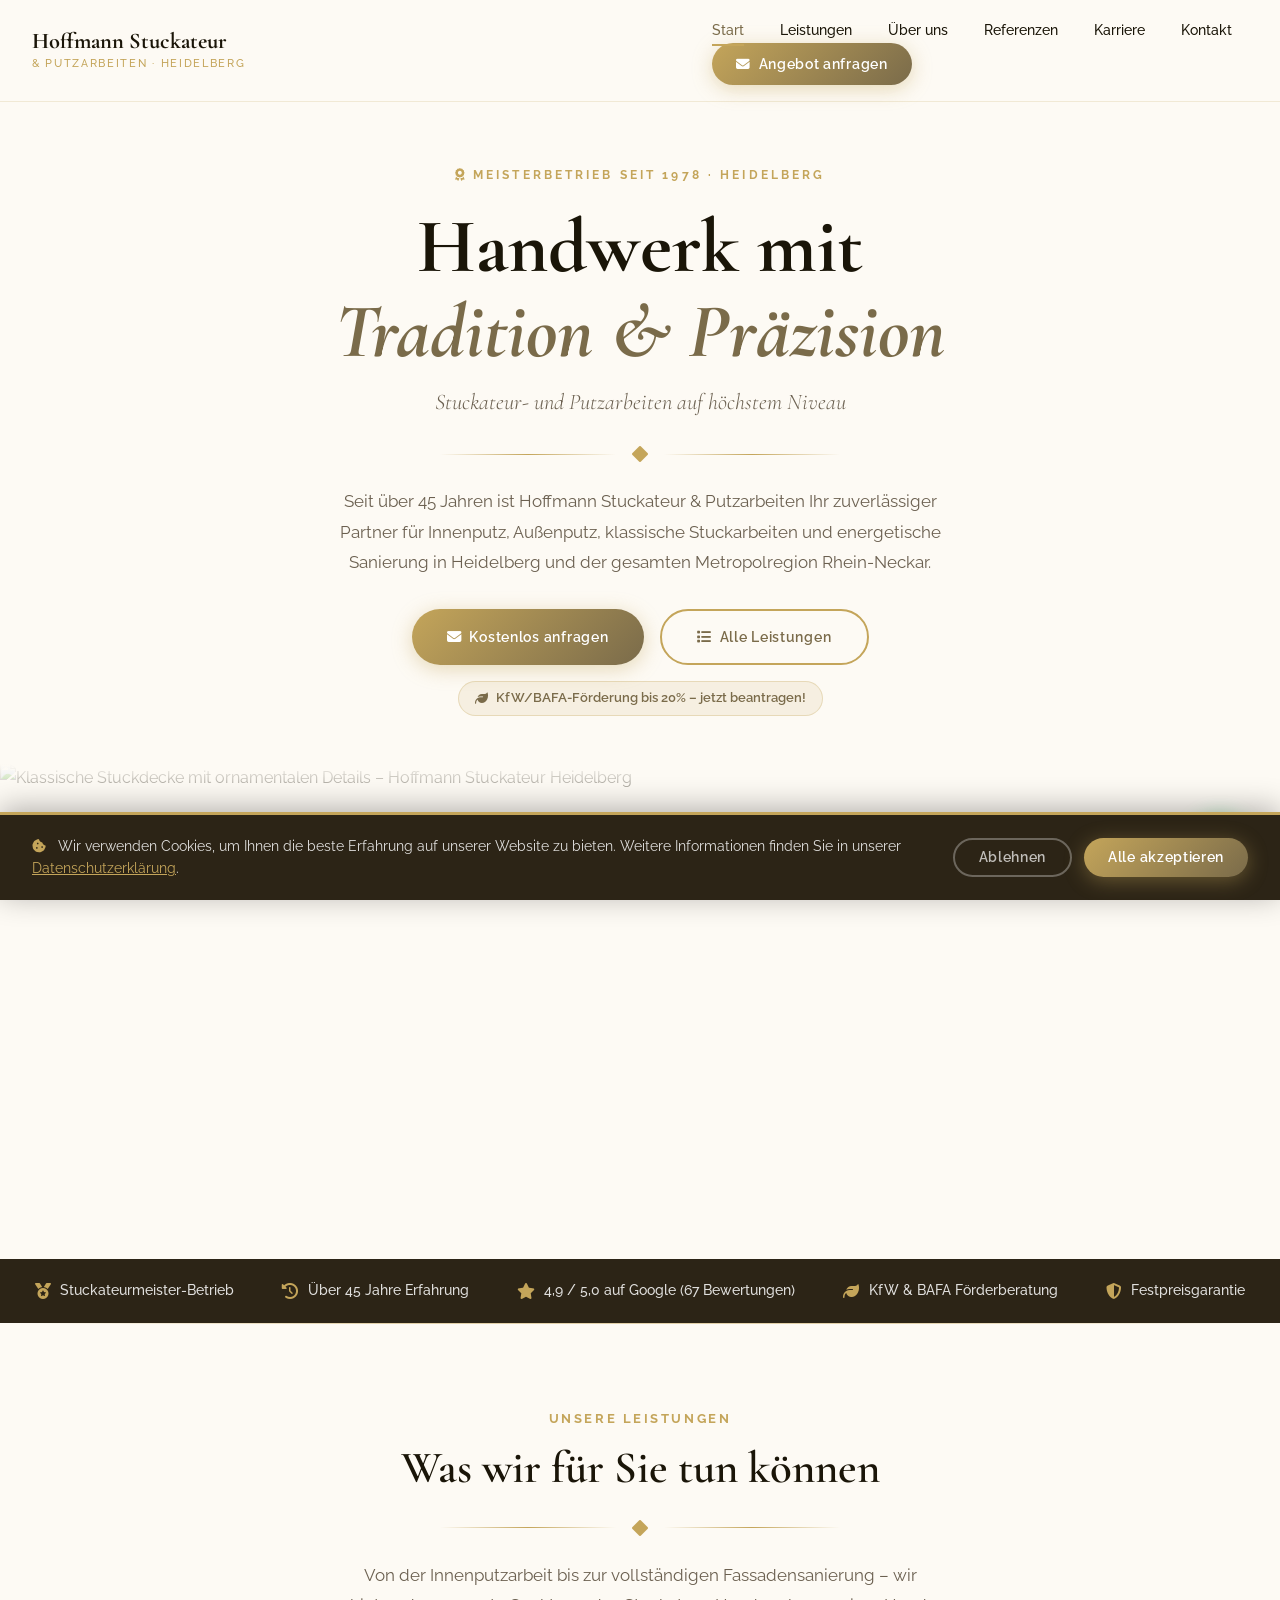
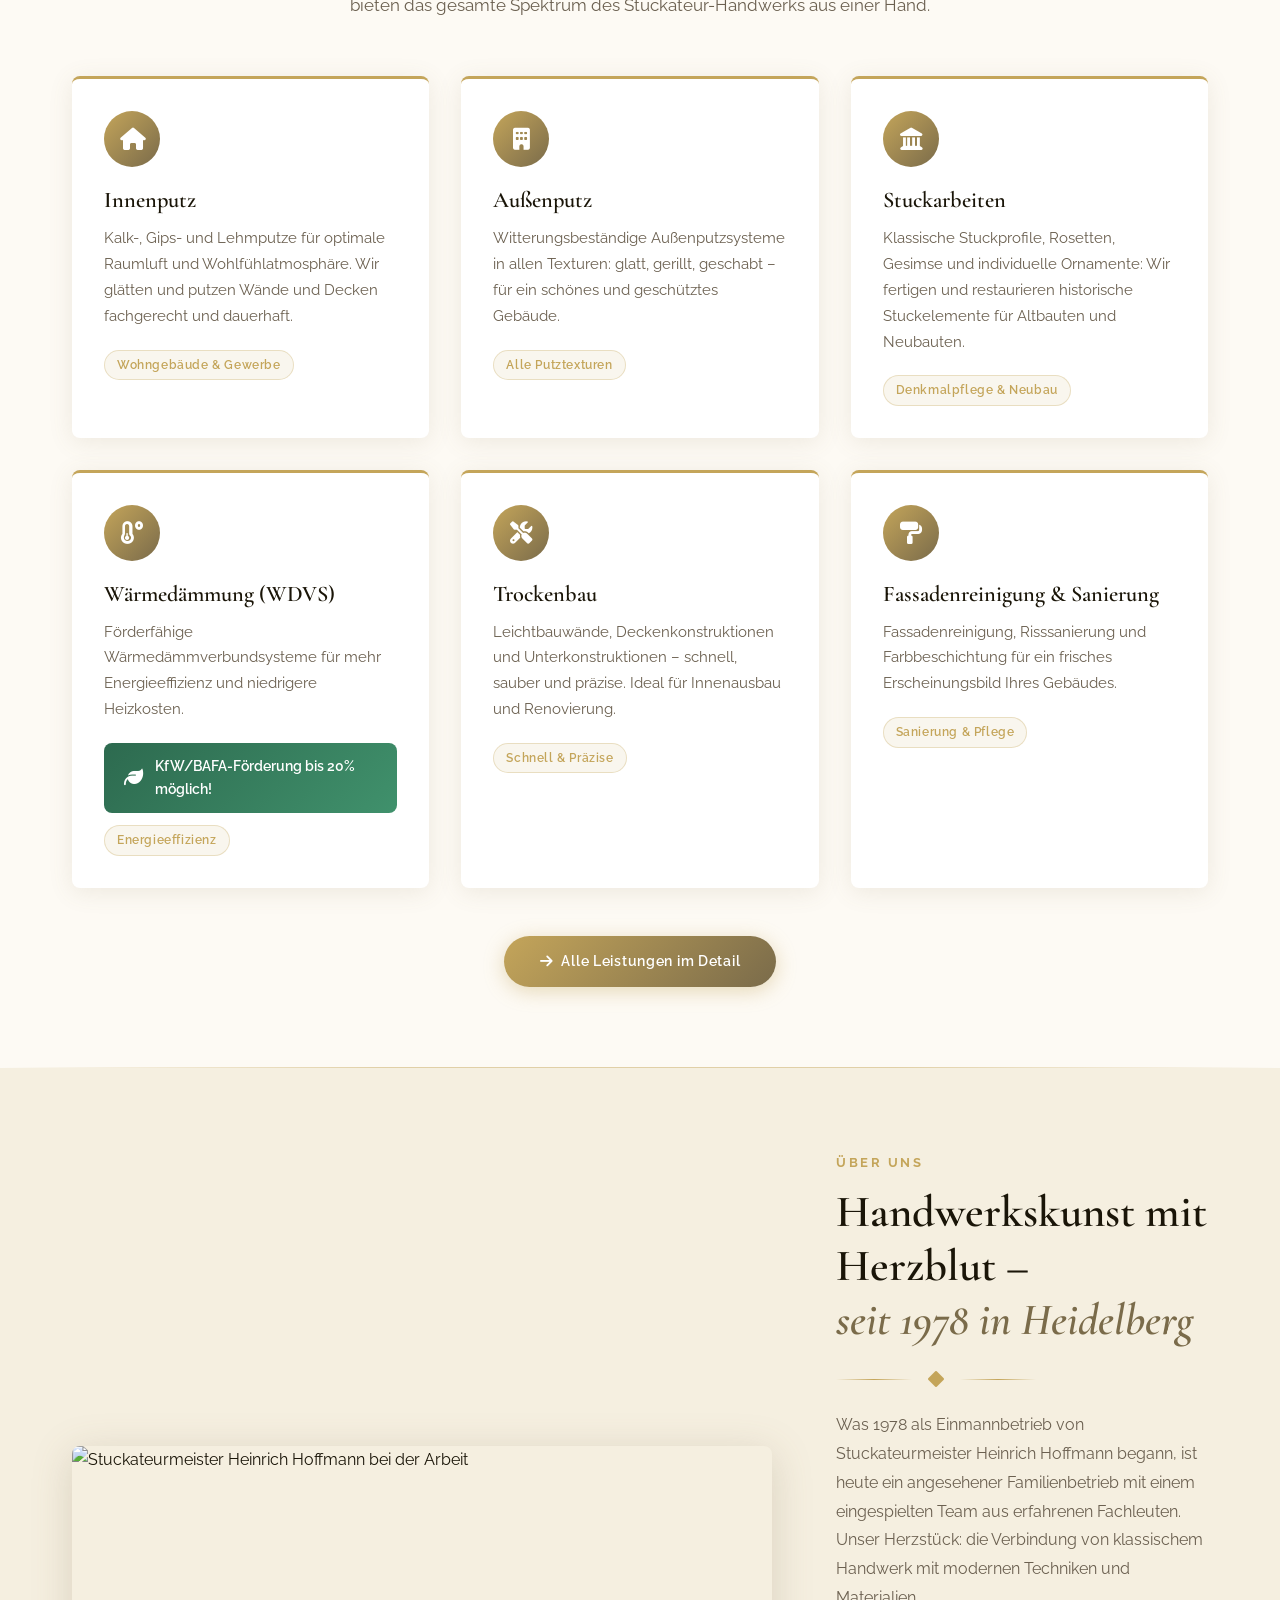
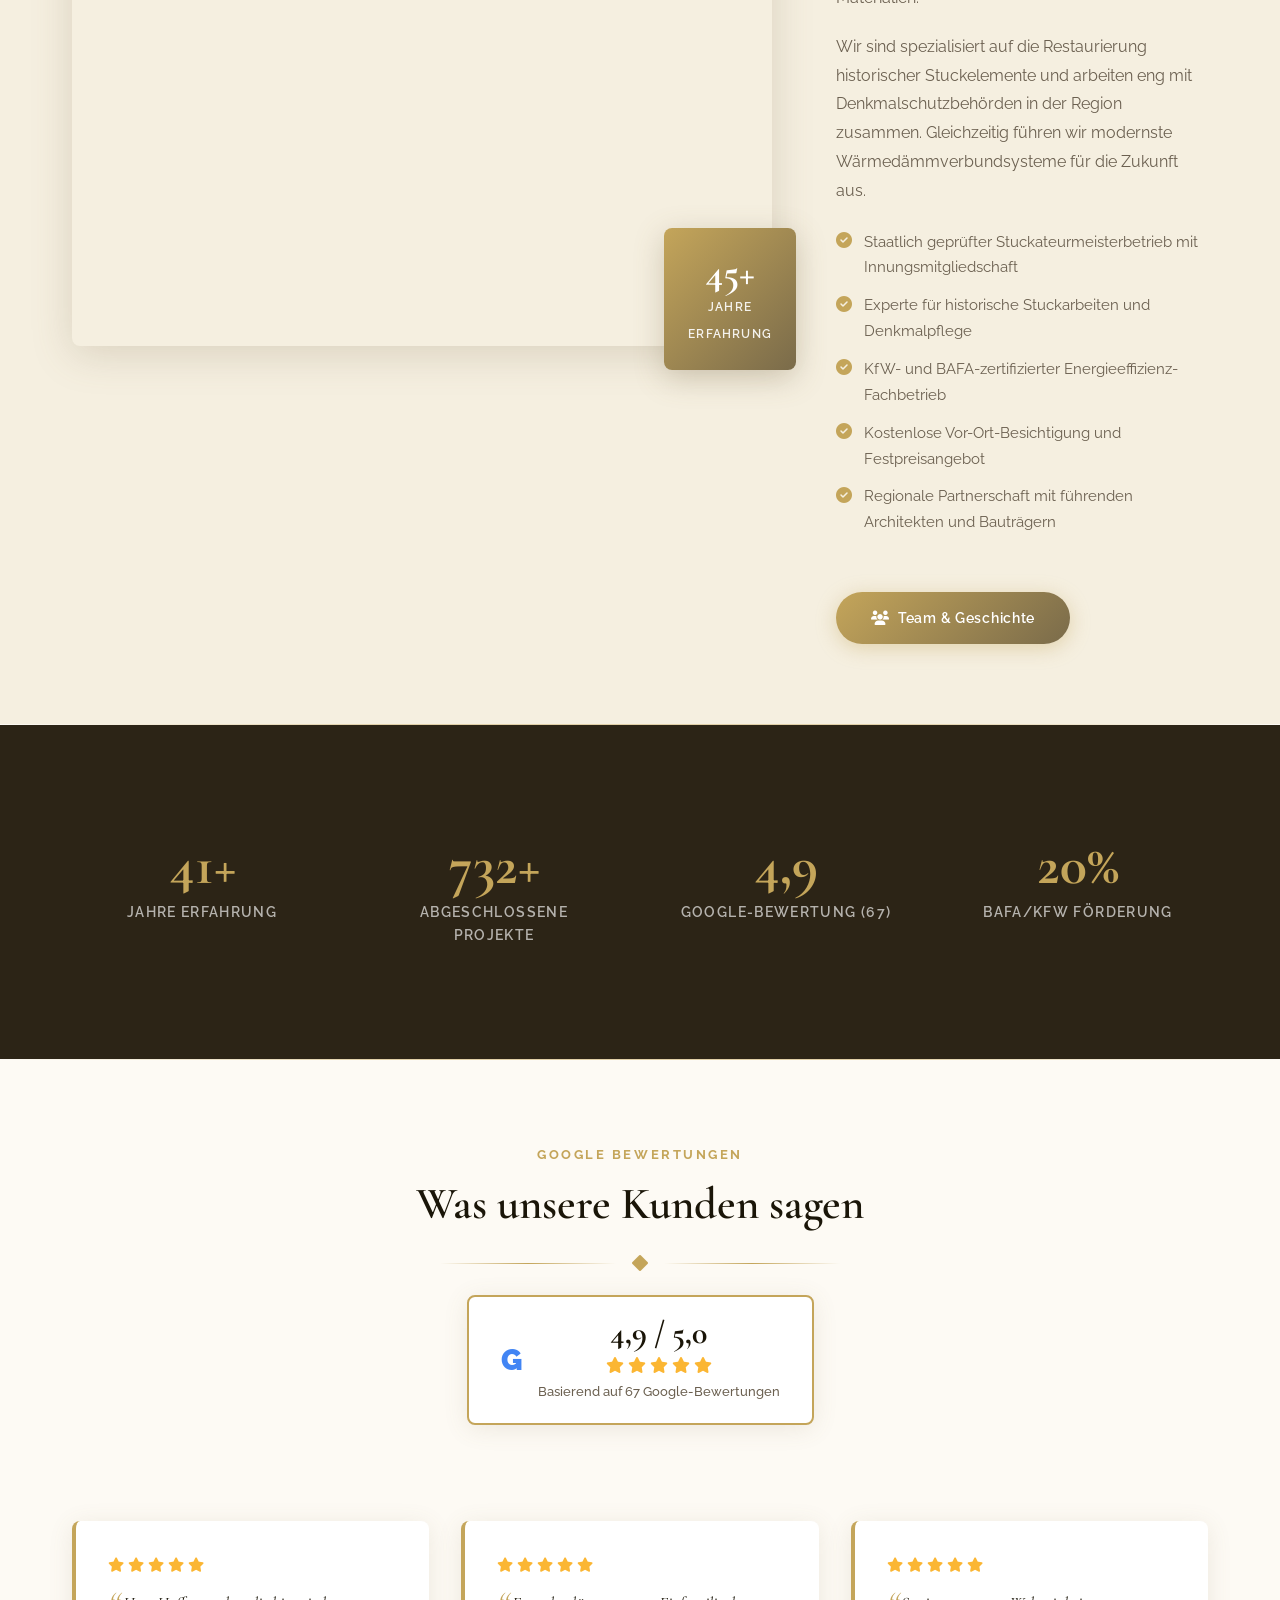
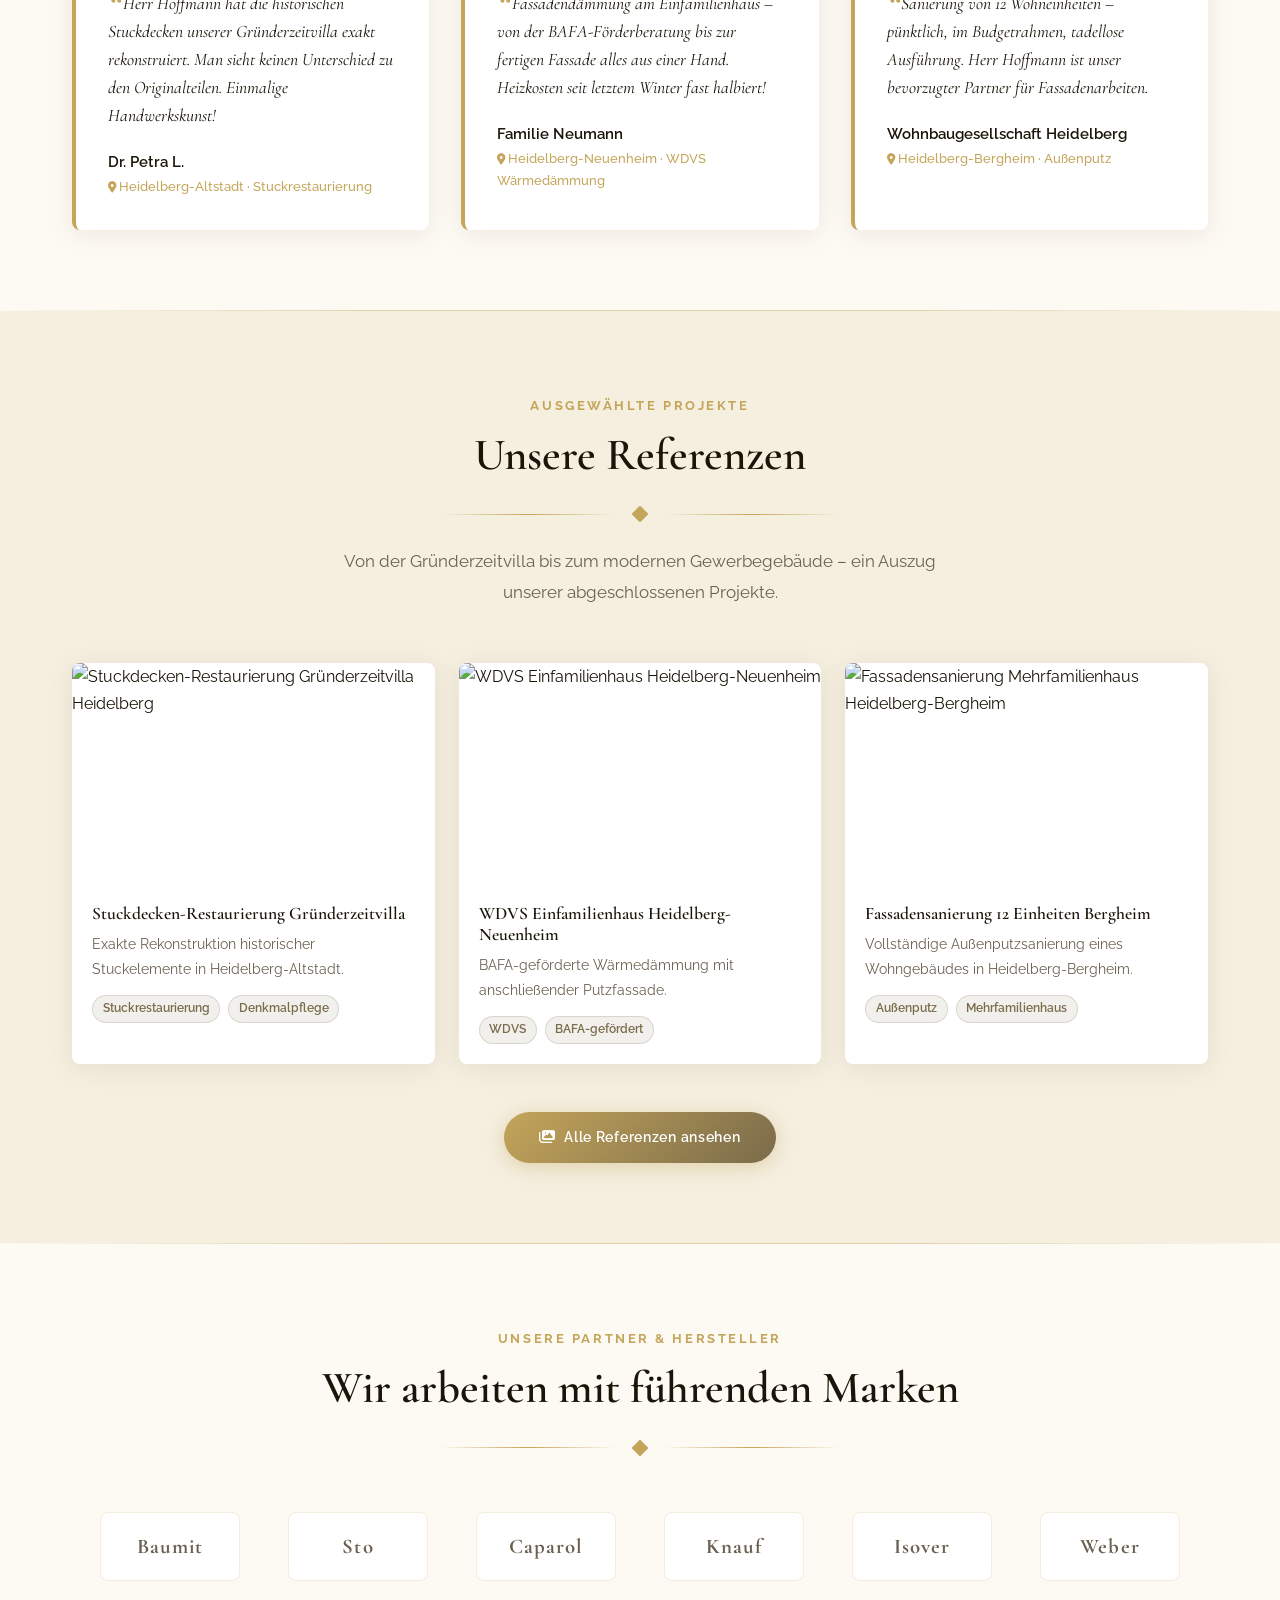
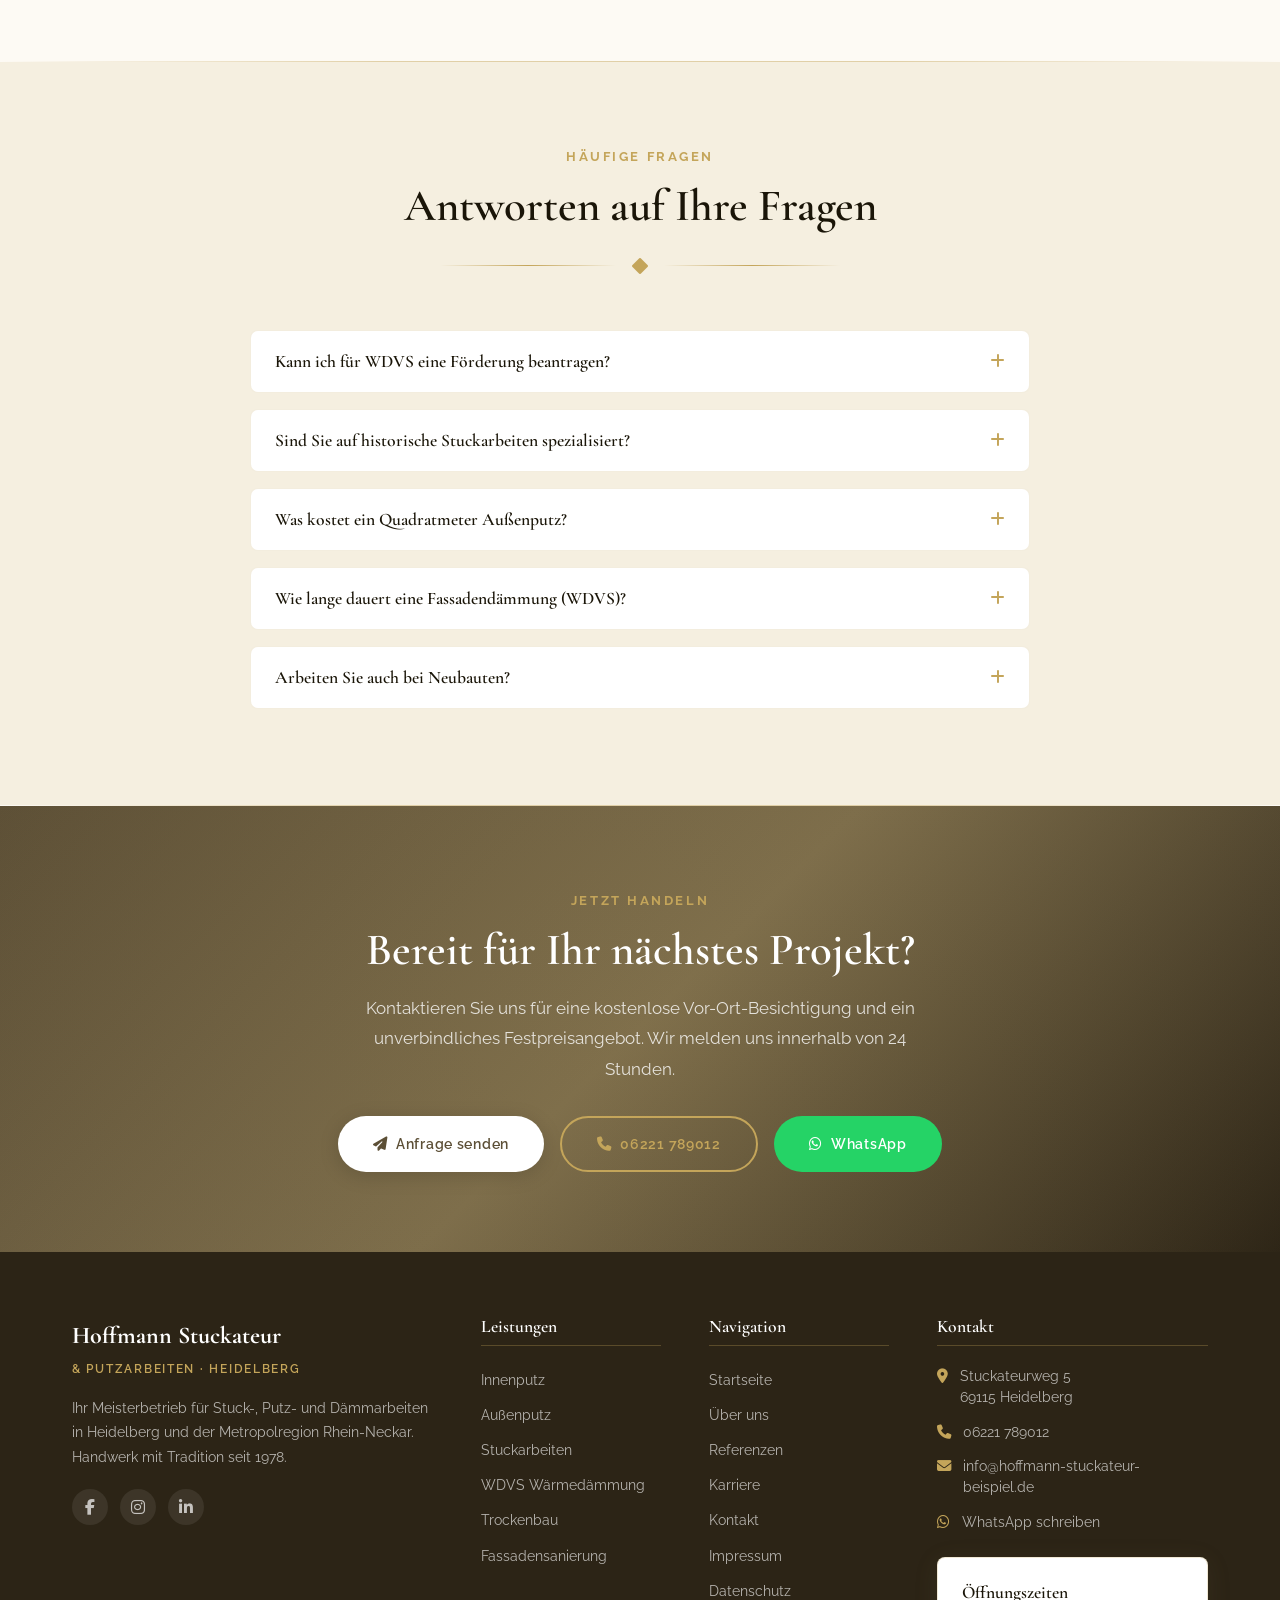
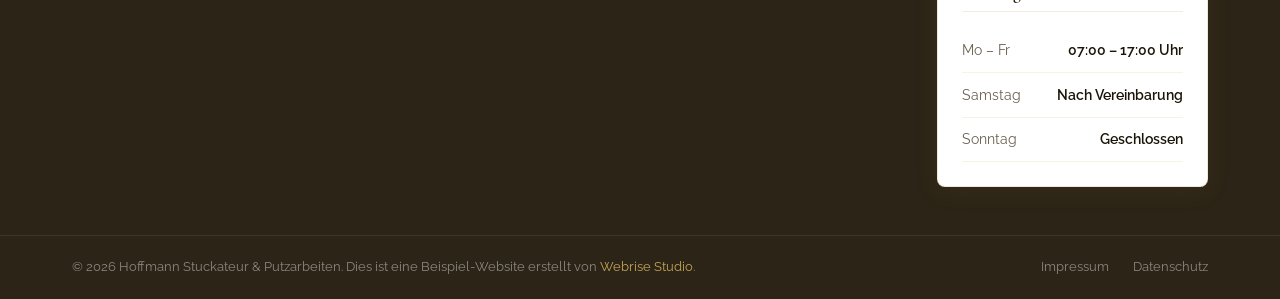
==== commit 6d02900f: "Favicon v3, Stadt-Personalisierung, Banner-Text update" ====
--- a/index.html
+++ b/index.html
@@ -100,7 +100,7 @@
 <!-- PERSONALIZED BANNER -->
 <div id="personalized-banner" style="display:none; background:linear-gradient(90deg,#5C4F36,#7A6B4A); color:white; text-align:center; padding:10px 20px; font-size:0.9rem; font-weight:600; z-index:9999; border-bottom:3px solid #C4A55A;">
   <i class="fa-solid fa-building-columns" style="margin-right:8px; color:#C4A55A;"></i>
-  Guten Tag Herr/Frau <span id="banner-name" style="font-weight:800;"></span> – so könnte die Website von <strong id="banner-firma"></strong> aussehen &nbsp;·&nbsp;
+  Guten Tag Herr <span id="banner-name" style="font-weight:800;"></span> – so könnte Ihre Website aussehen &nbsp;·&nbsp; Alle Inhalte sind Beispieldaten
   <a href="https://webrisestudio.de/kontakt.html" target="_blank" style="color:#C4A55A;text-decoration:underline;font-weight:700;">Website anfragen →</a>
 </div>
 <script>
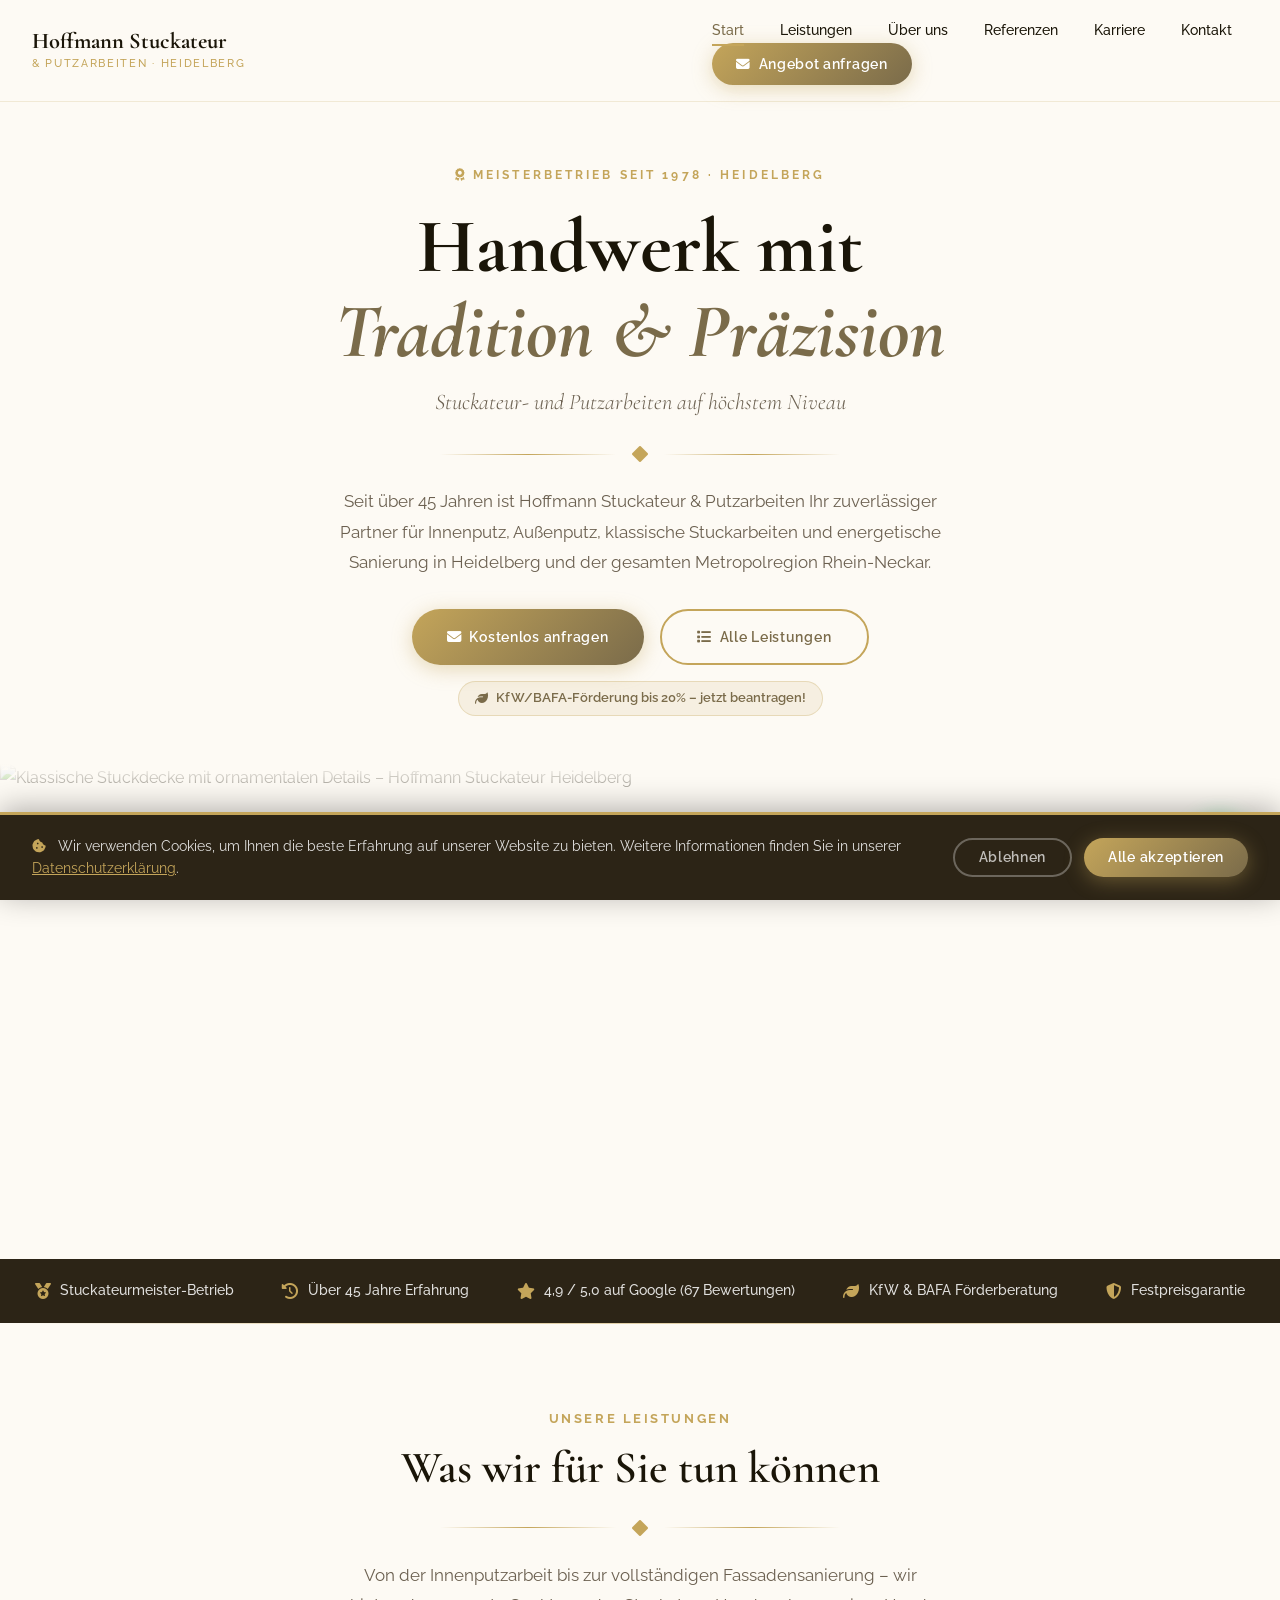
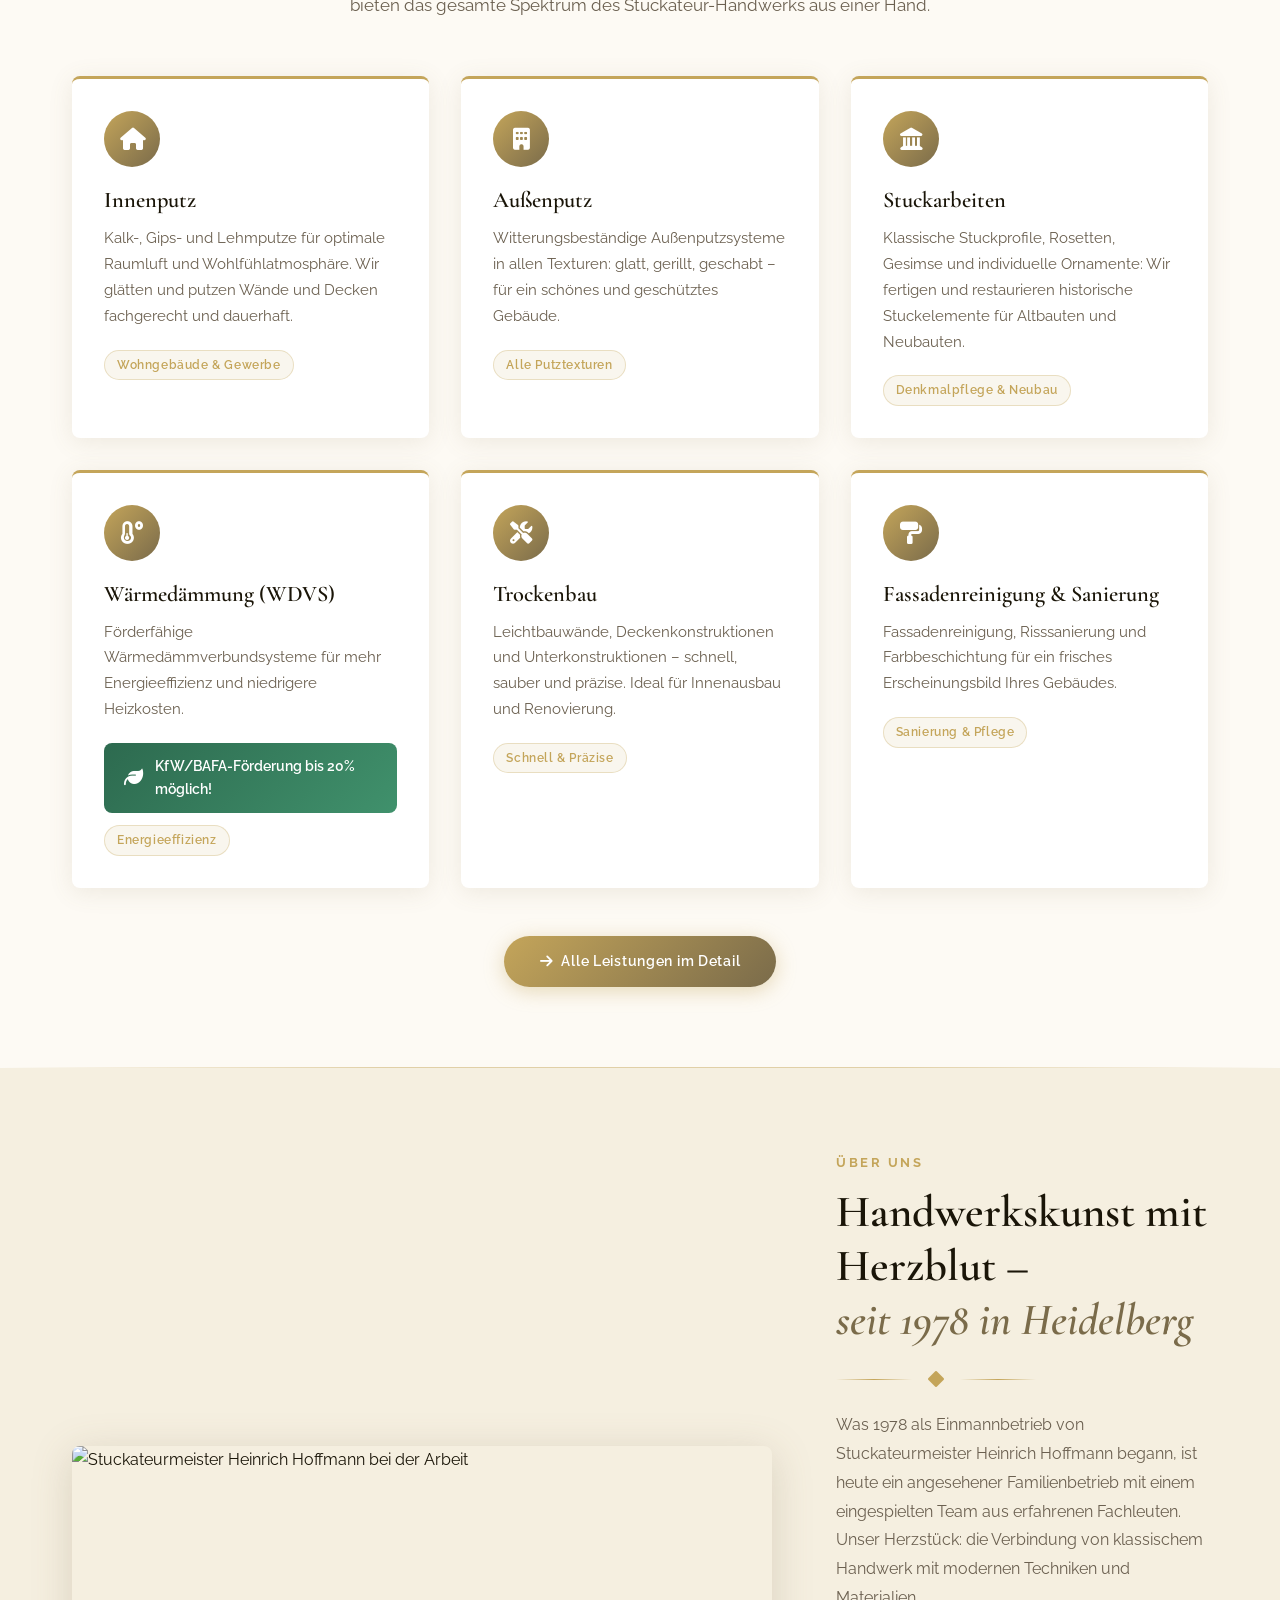
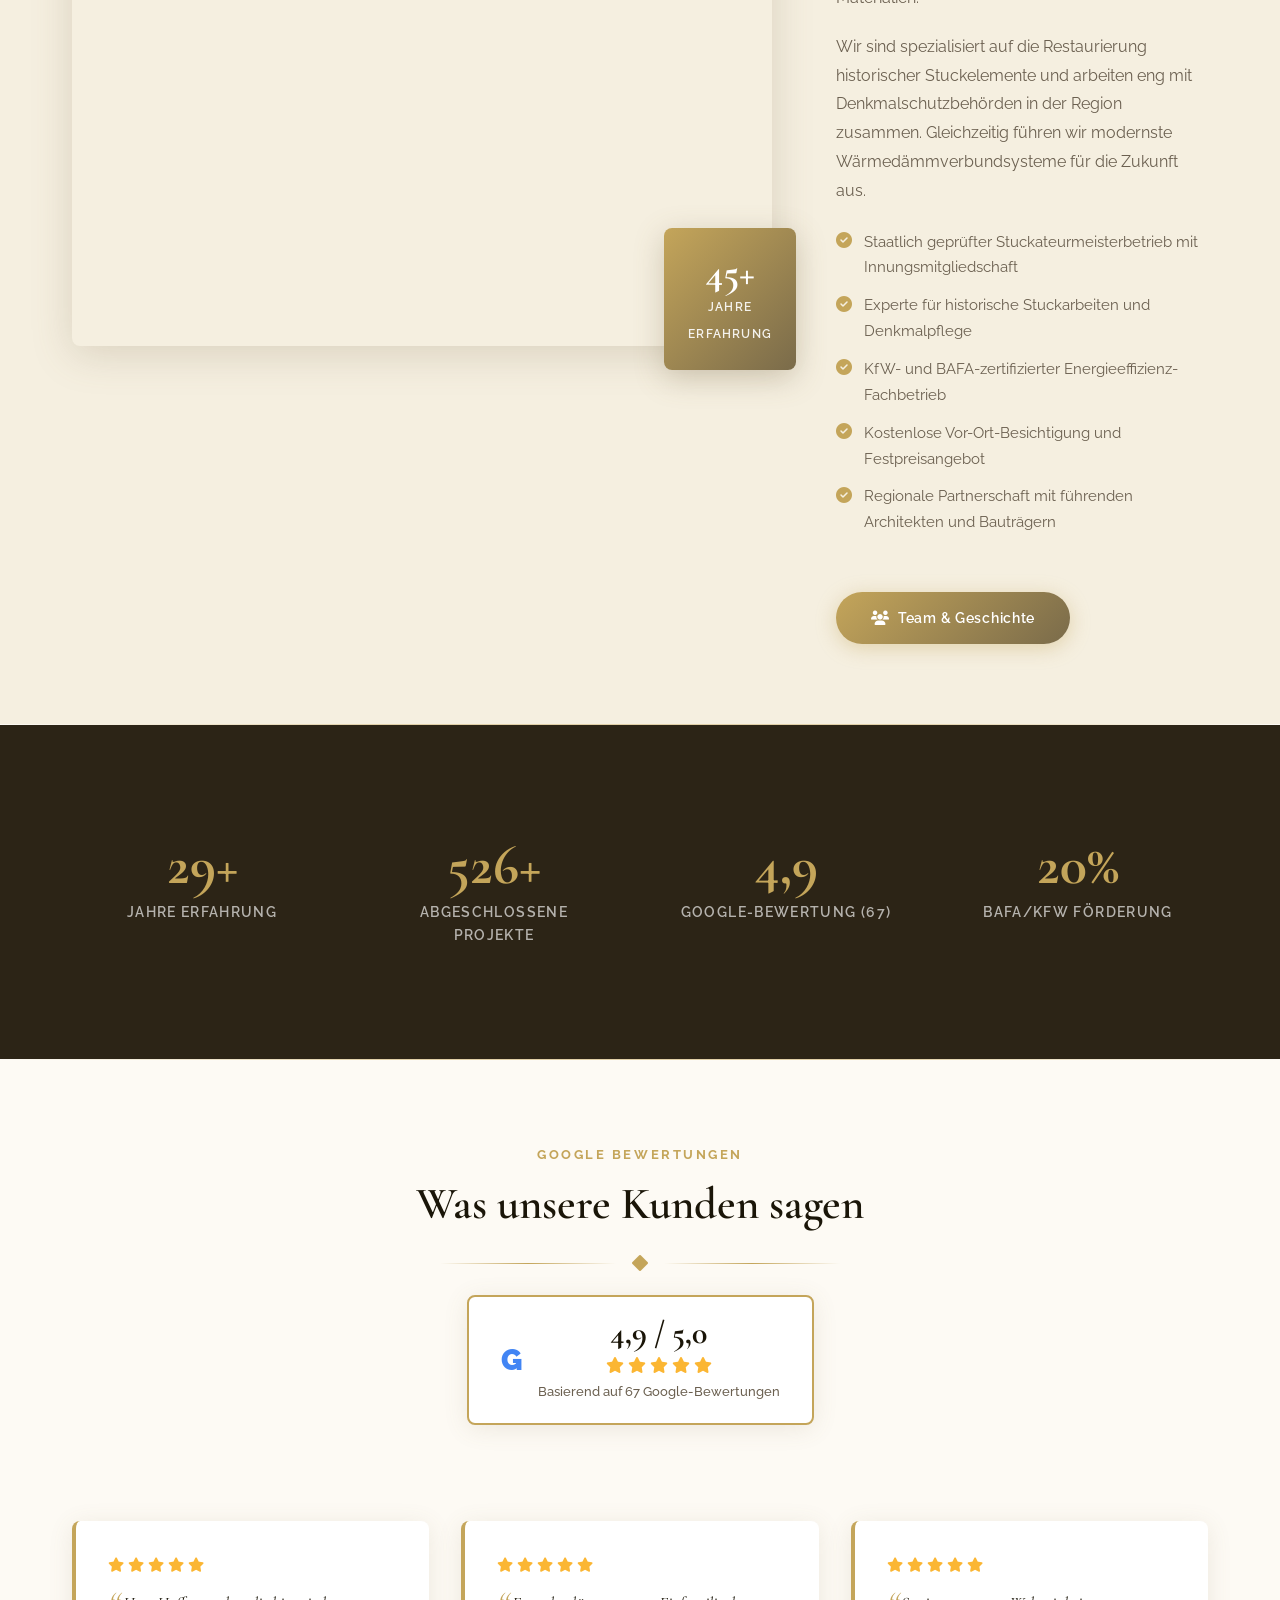
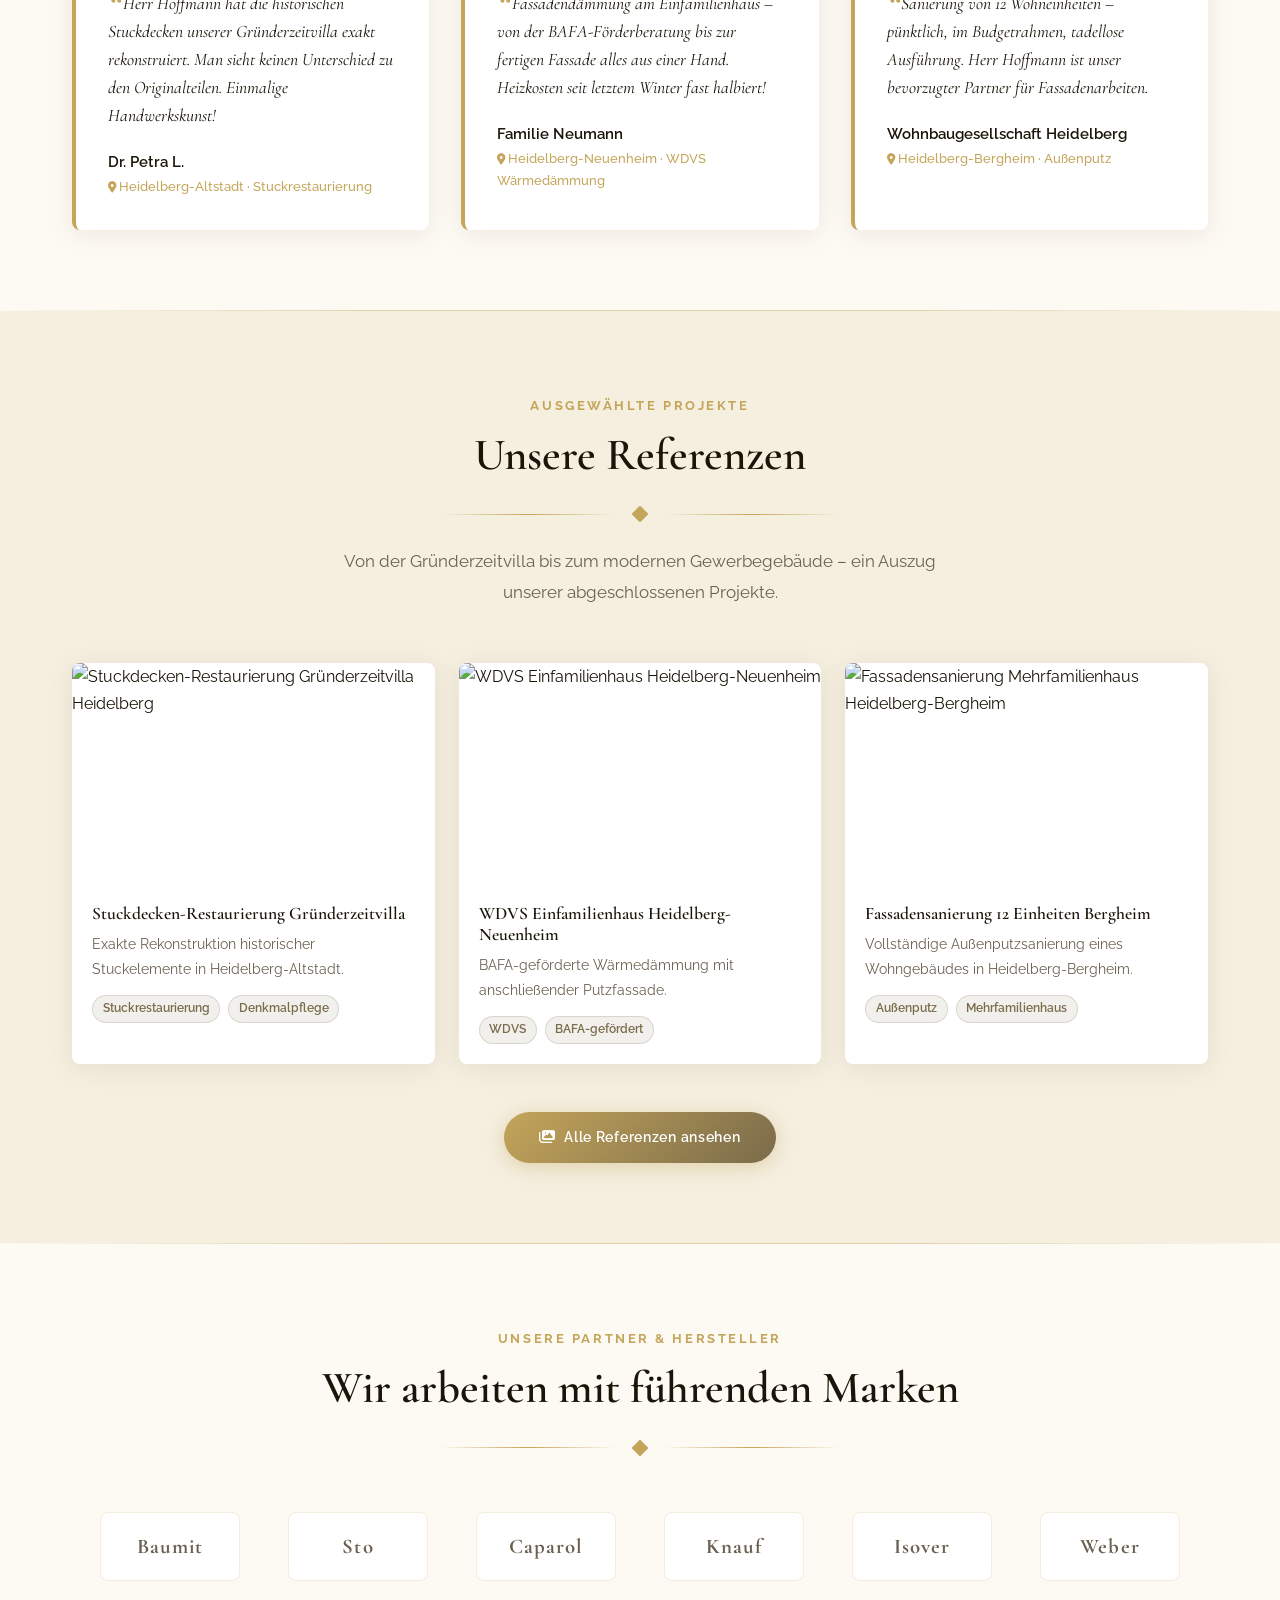
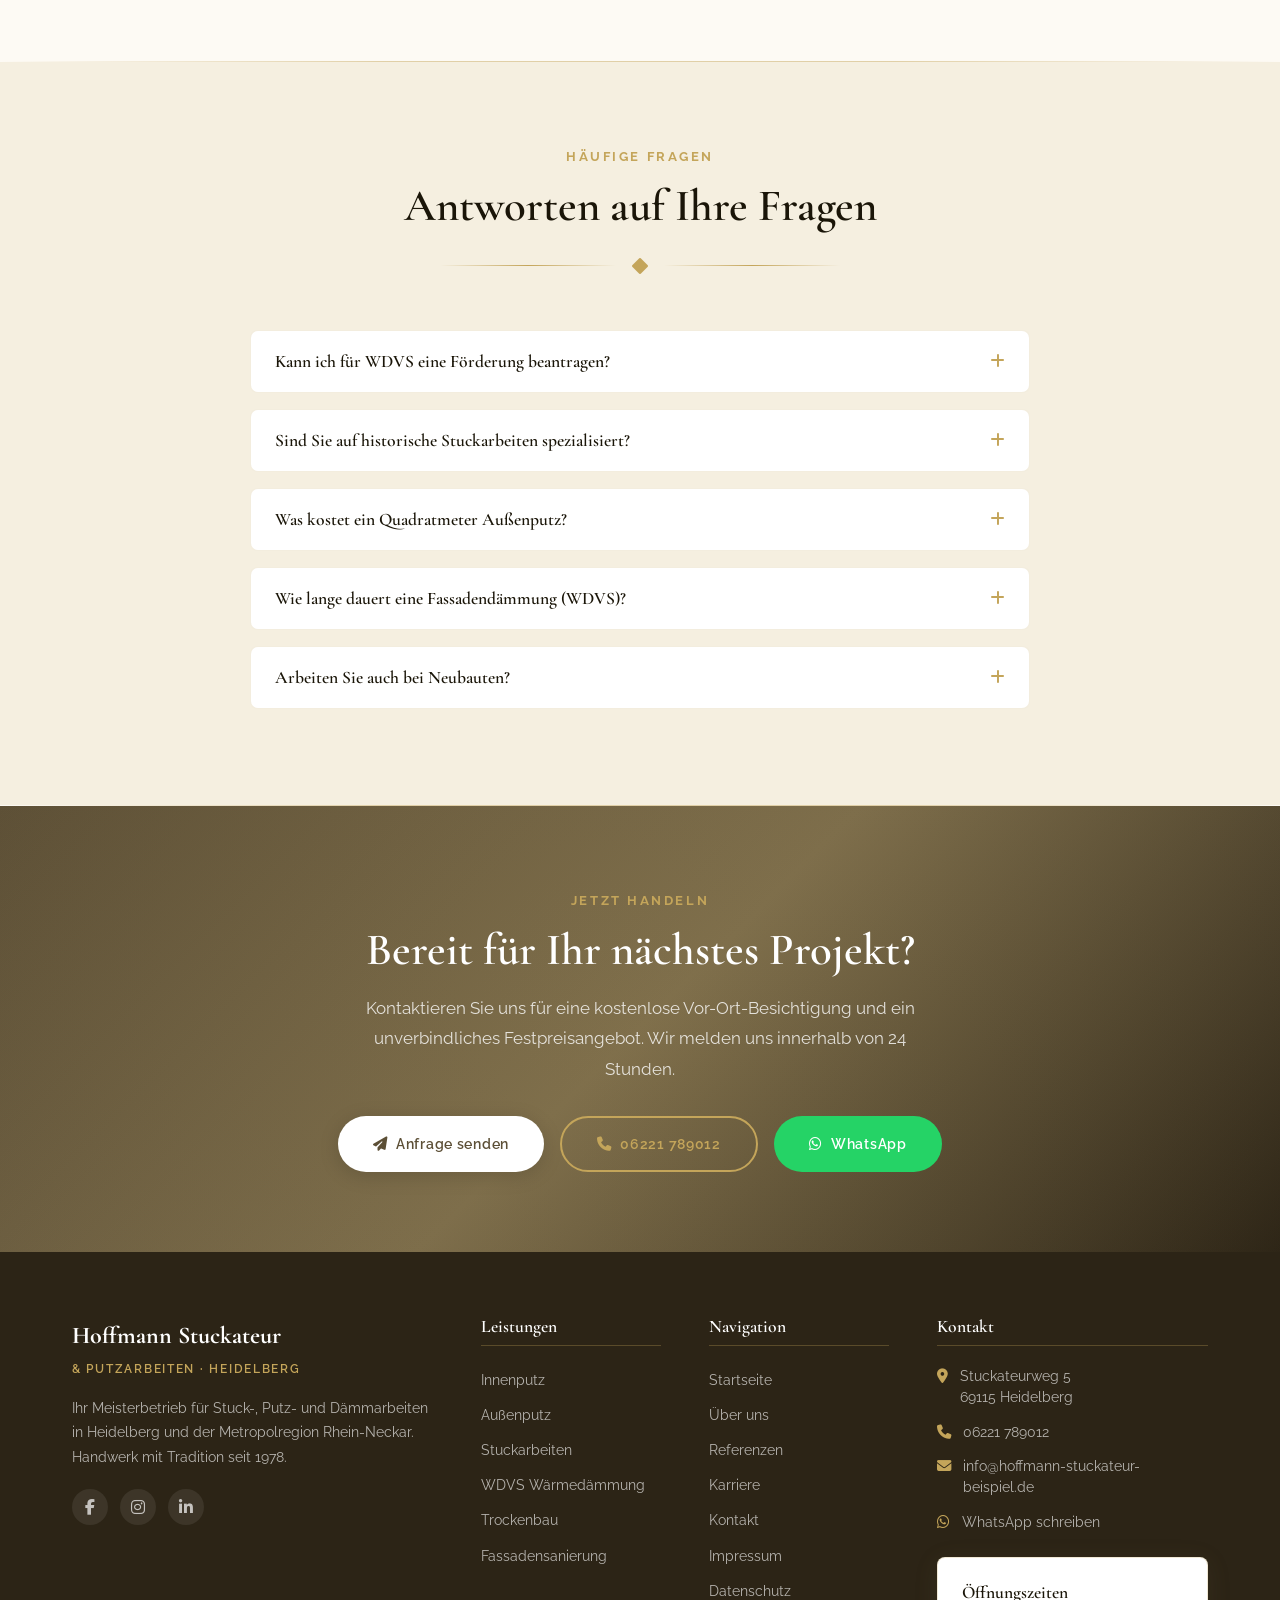
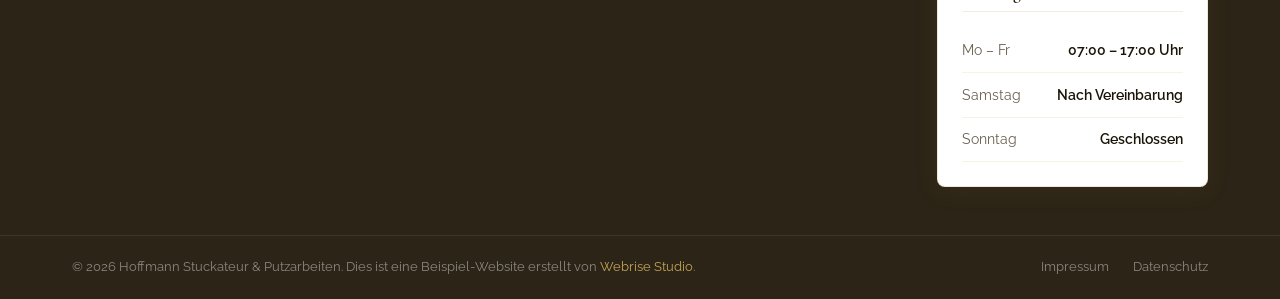
==== commit 9d653a5a: "Fix: Banner-Script ohne banner-firma Crash" ====
--- a/index.html
+++ b/index.html
@@ -104,7 +104,7 @@
   <a href="https://webrisestudio.de/kontakt.html" target="_blank" style="color:#C4A55A;text-decoration:underline;font-weight:700;">Website anfragen →</a>
 </div>
 <script>
-(function(){var p=new URLSearchParams(window.location.search),f=p.get('firma'),n=p.get('name');if(f&&n){var b=document.getElementById('personalized-banner');if(b){document.getElementById('banner-firma').textContent=f;document.getElementById('banner-name').textContent=n;b.style.display='block';}}})();
+(function(){var p=new URLSearchParams(window.location.search),f=p.get('firma'),n=p.get('name');if(f&&n){var b=document.getElementById('personalized-banner'),nameEl=document.getElementById('banner-name');if(b&&nameEl){nameEl.textContent=n;b.style.display='block';}}})();
 </script>
 
 <!-- NAVIGATION -->
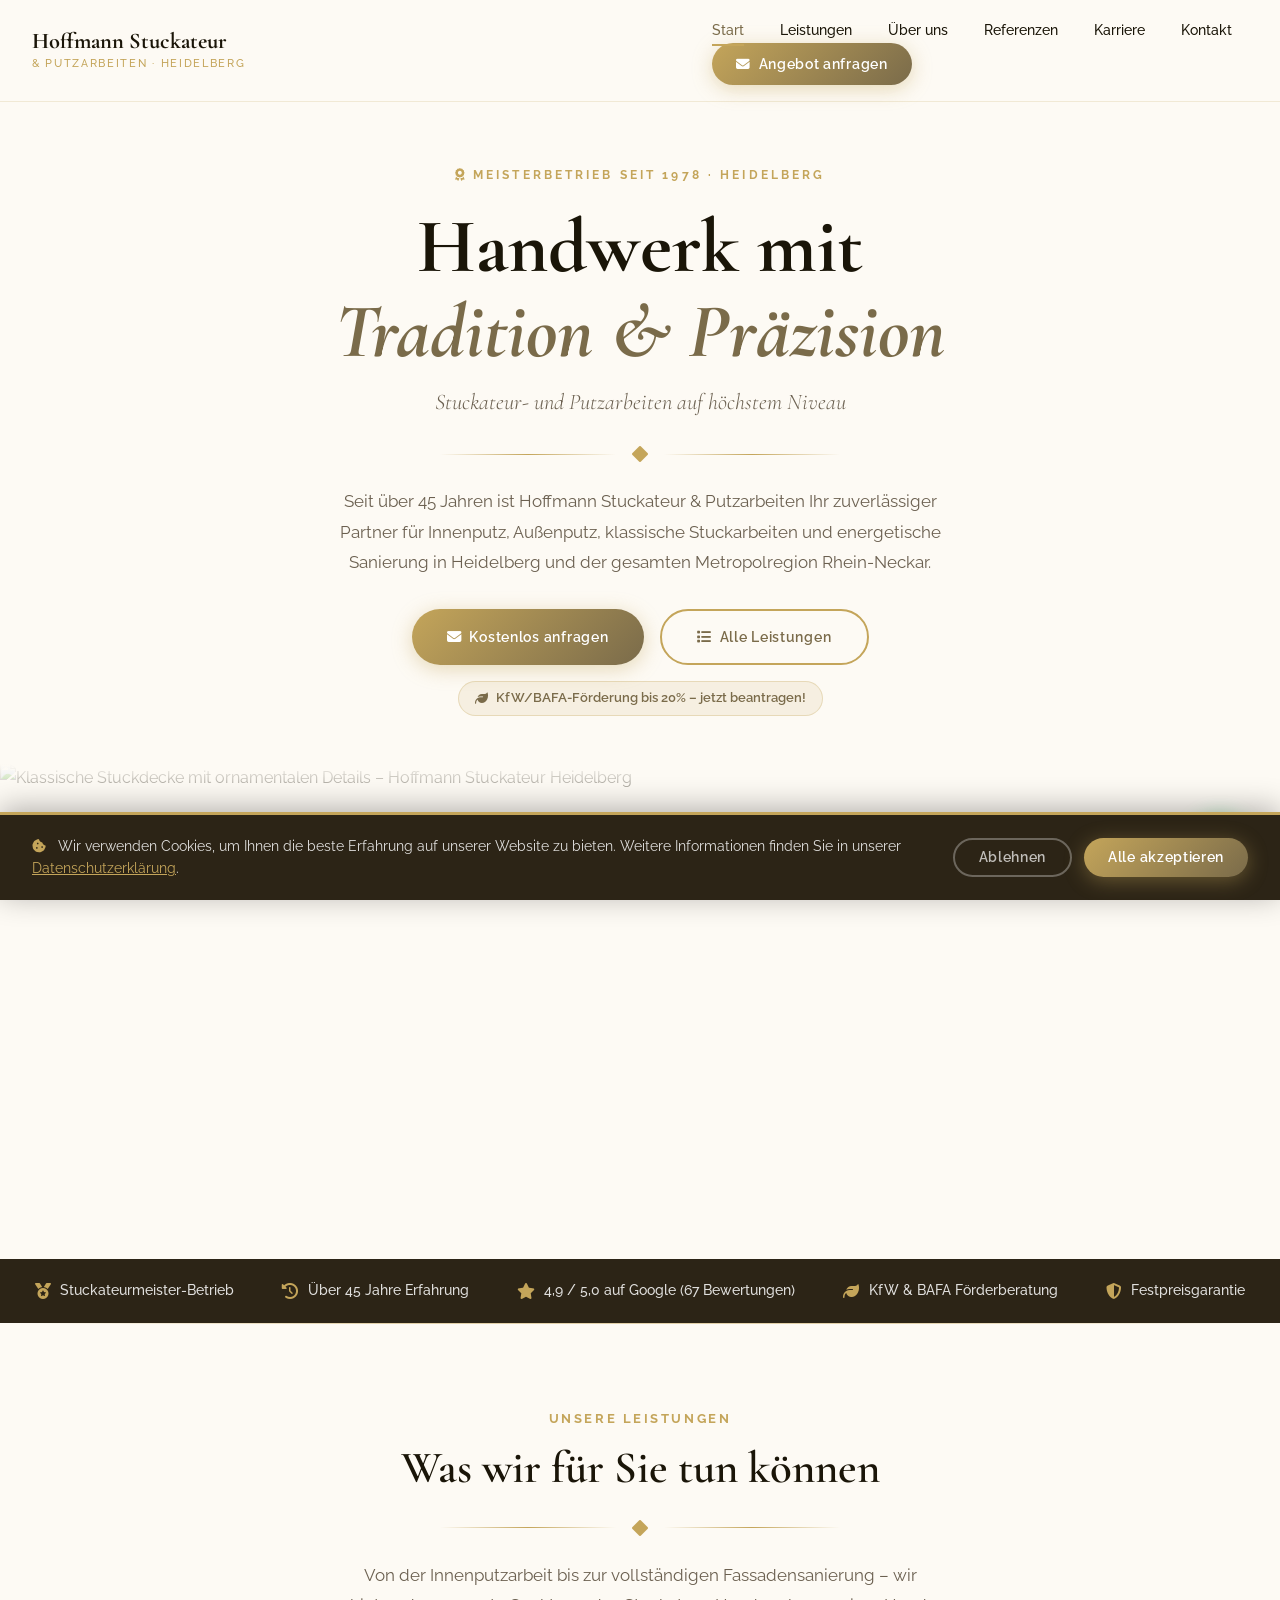
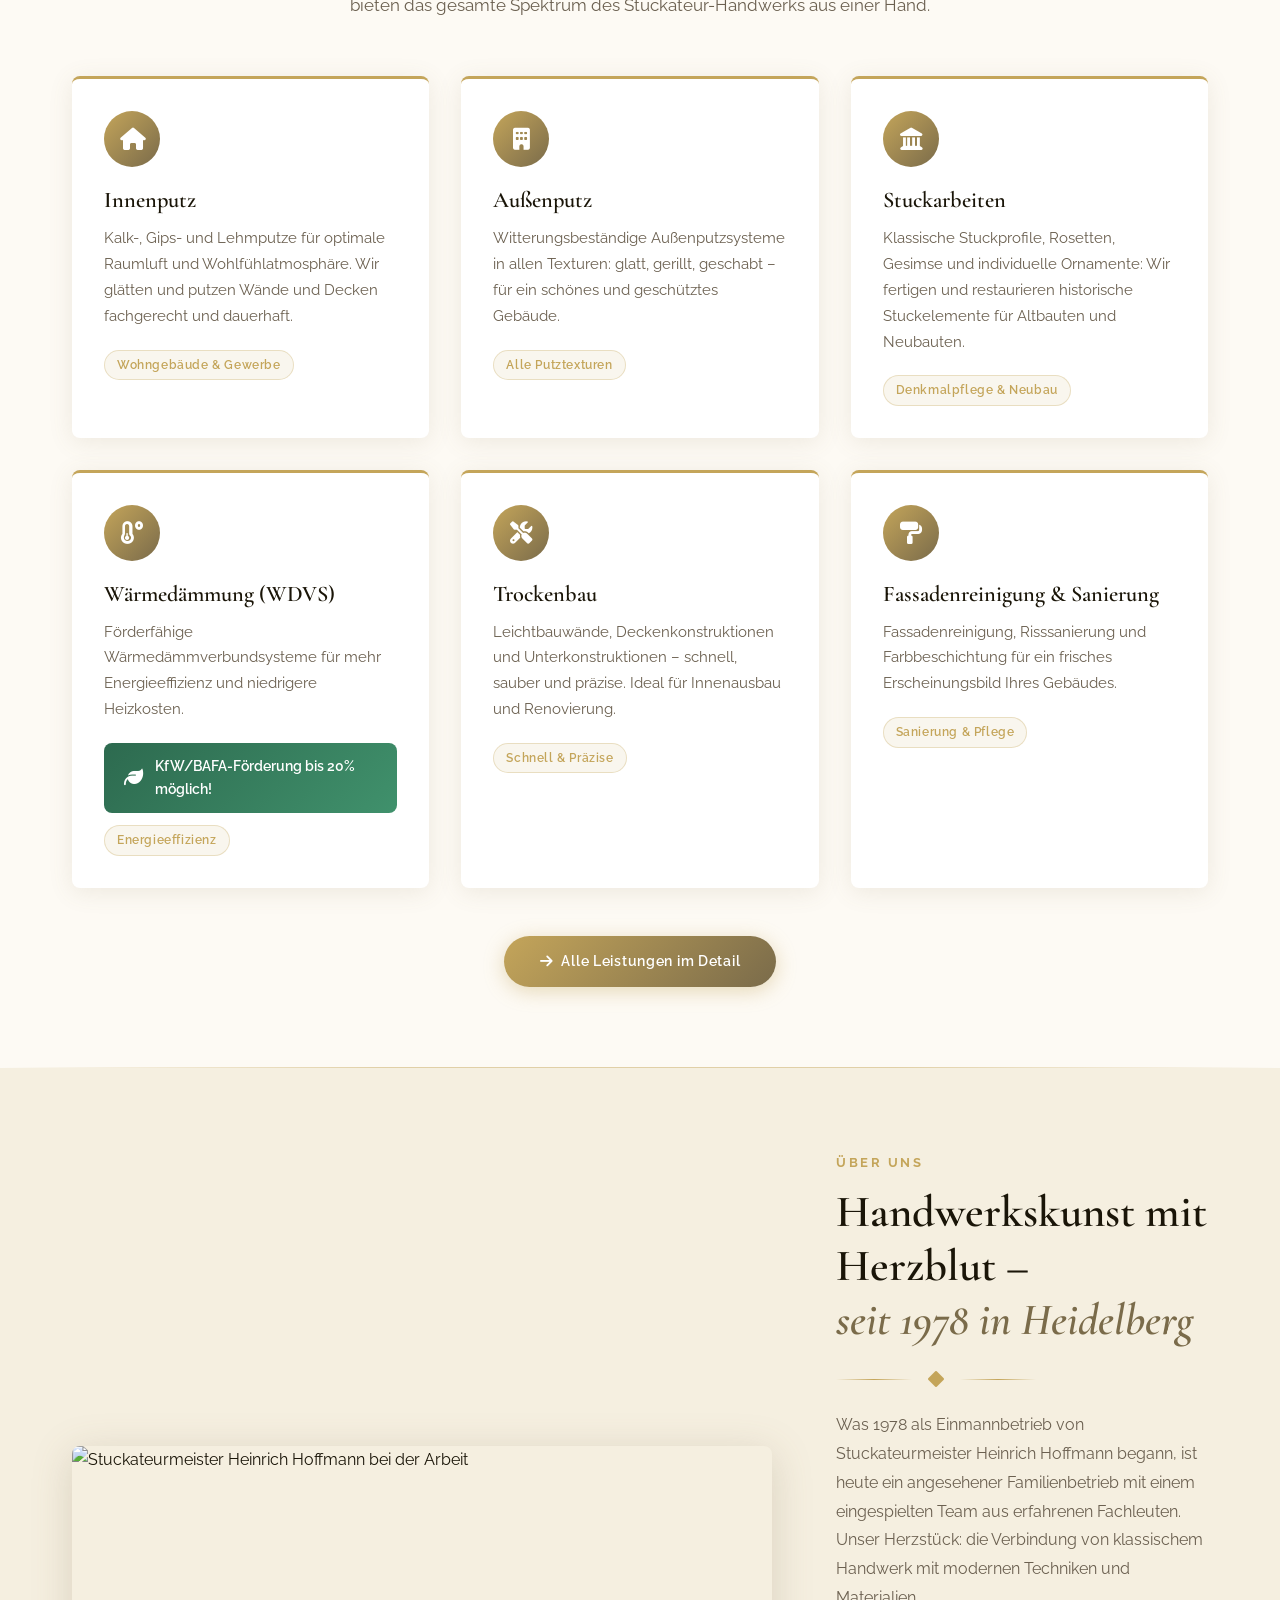
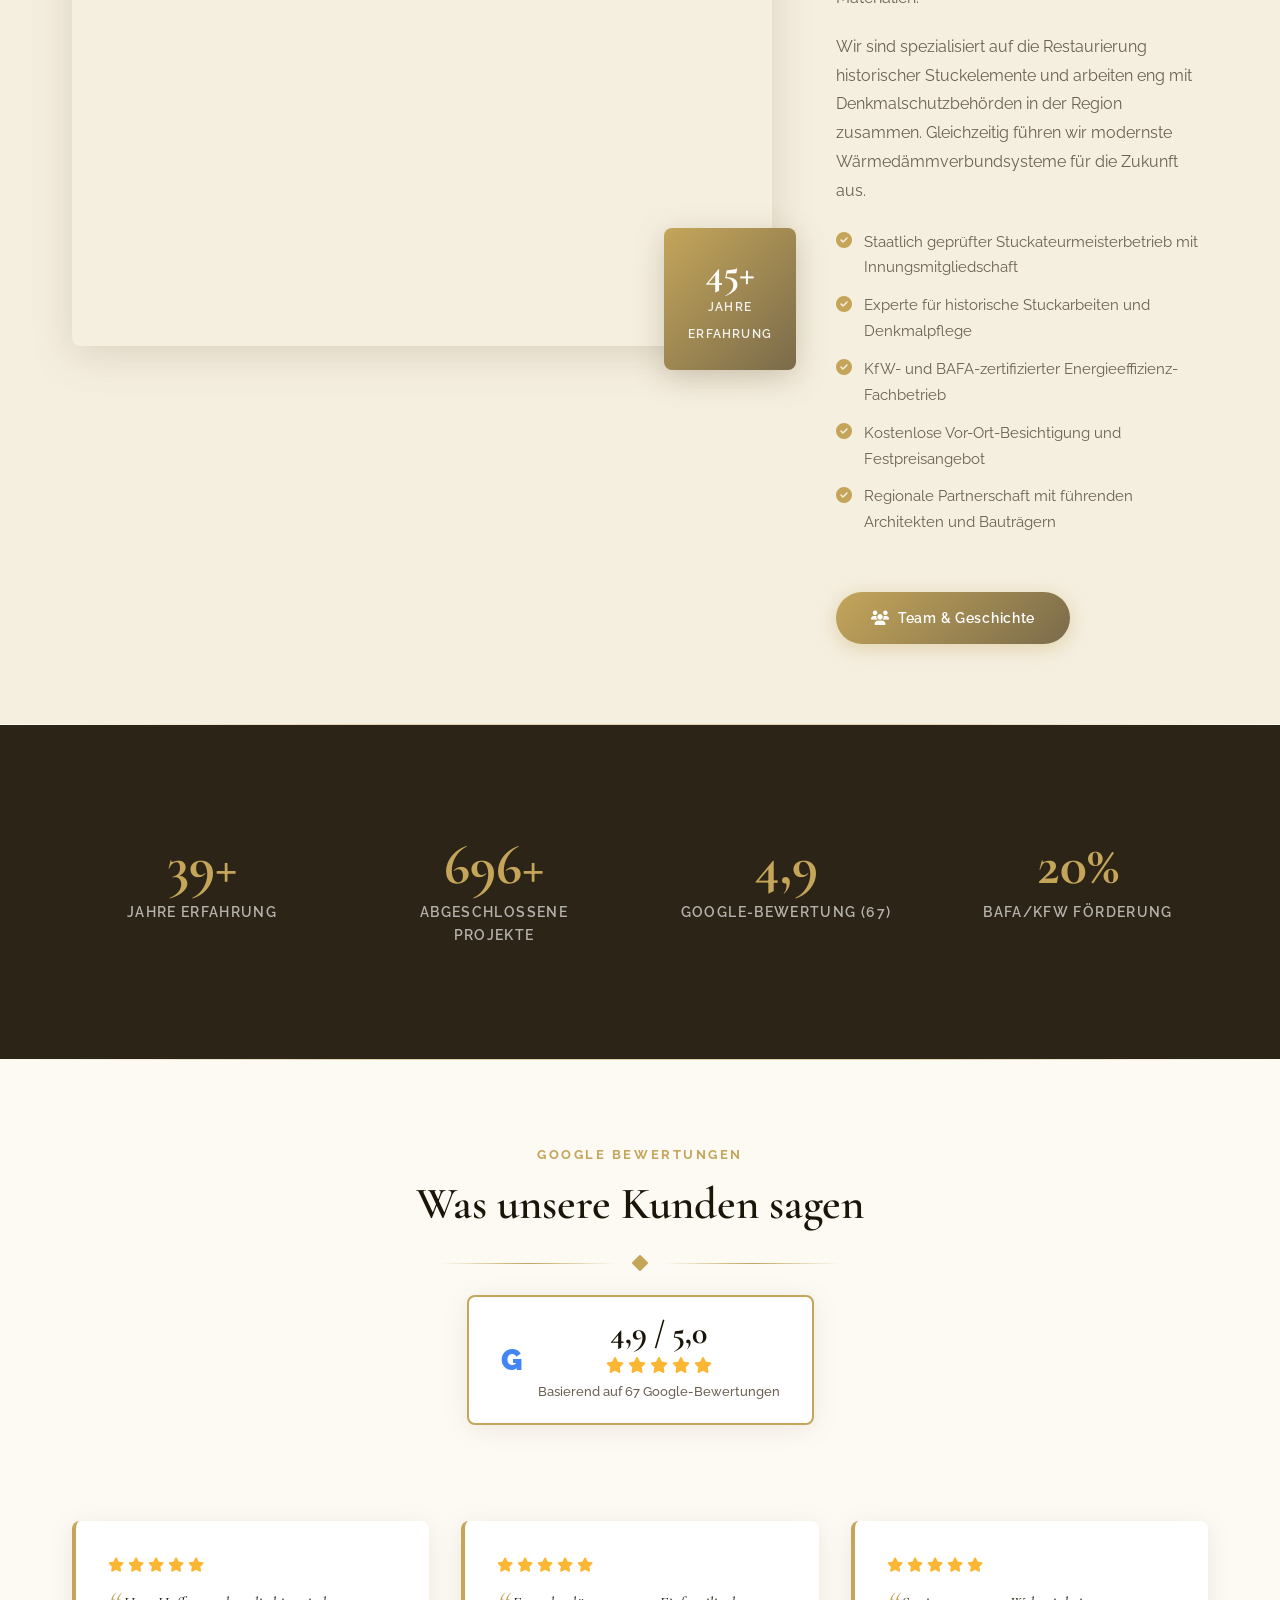
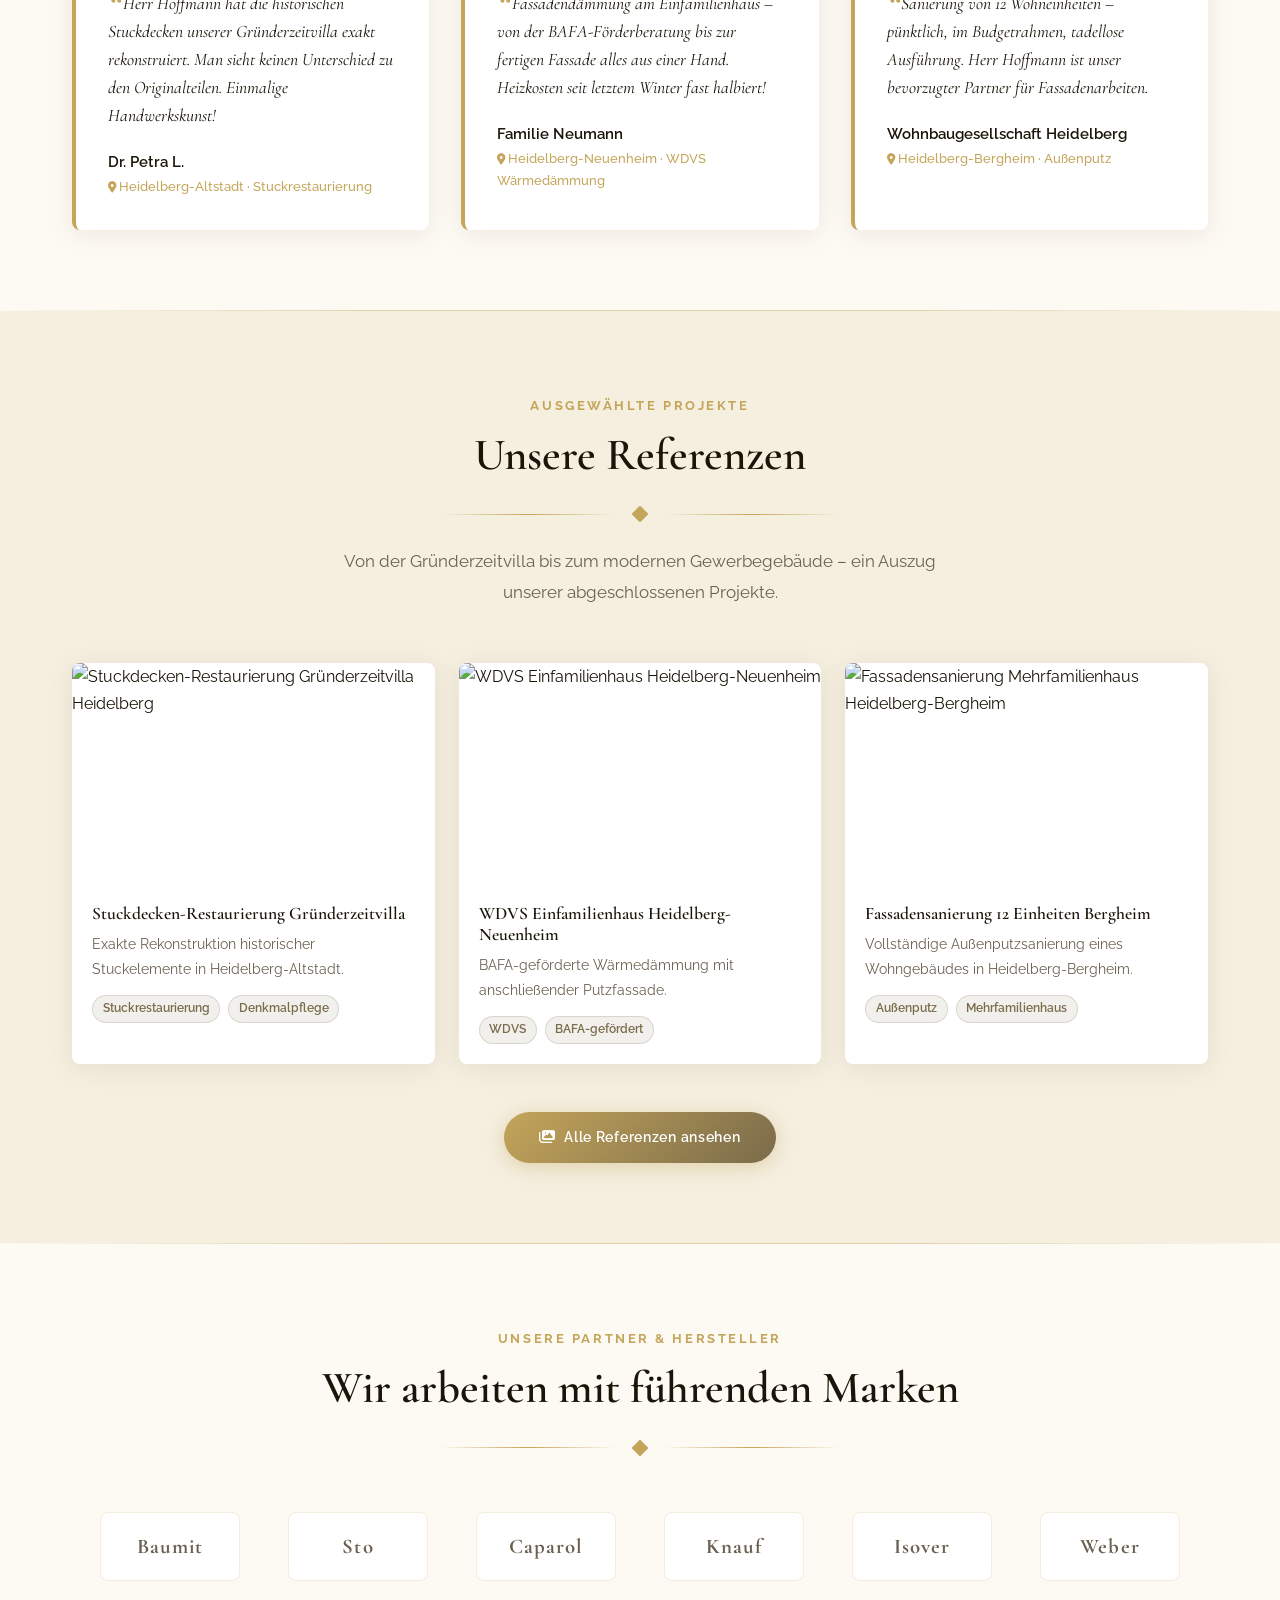
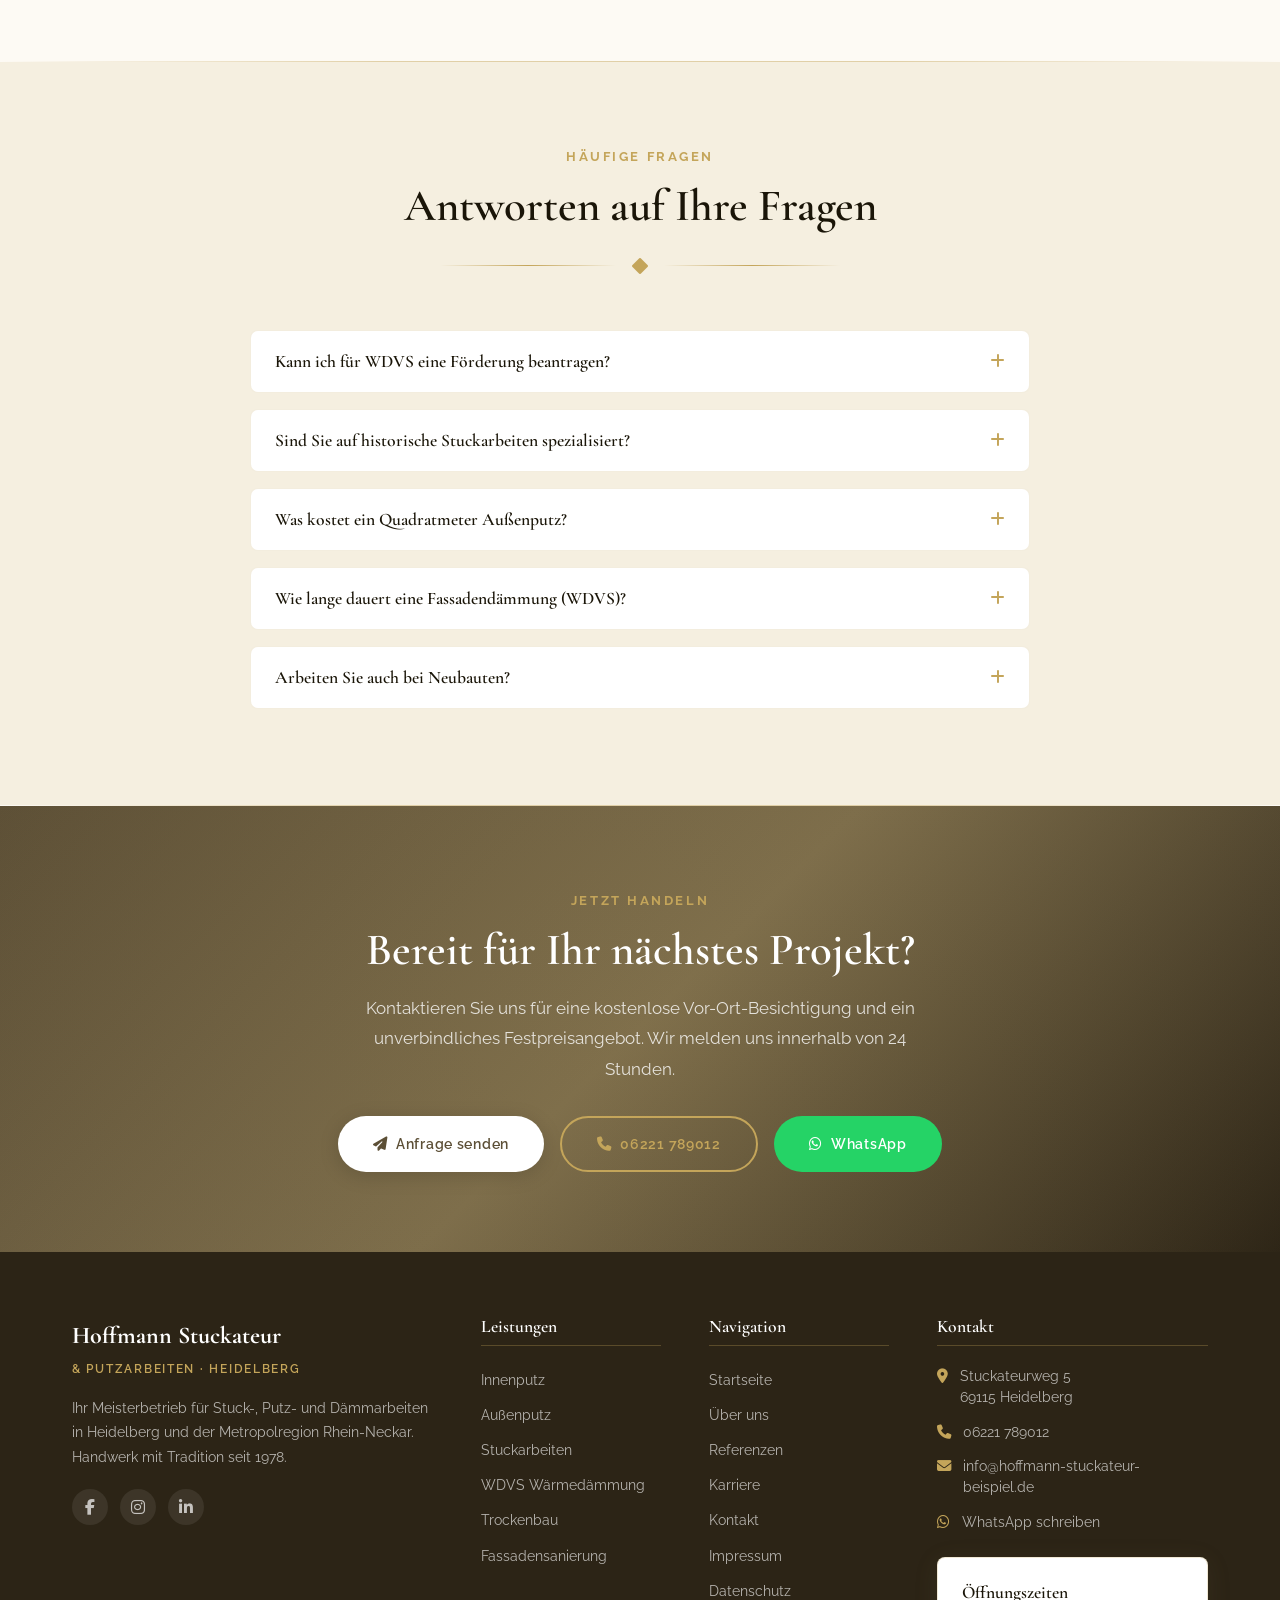
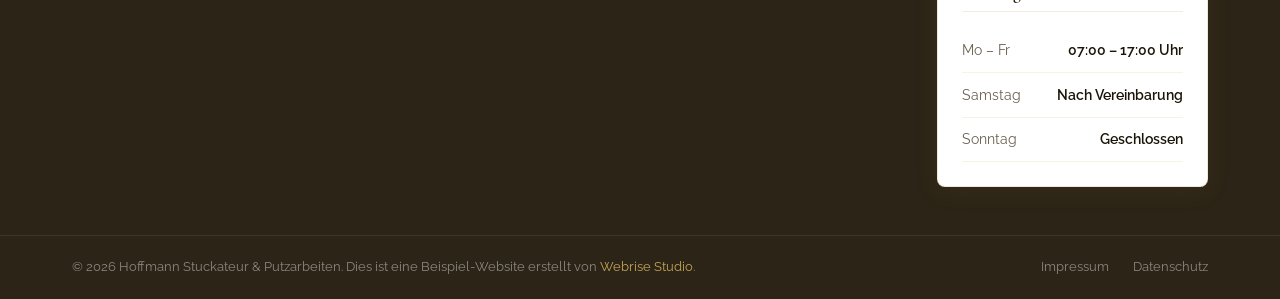
==== commit b5cfd7e9: "Favicon aktualisiert: neues Webrise Studio PNG eingebunden Co-Authored-By: Claude Sonnet 4.6 <norepl" ====
--- a/index.html
+++ b/index.html
@@ -19,10 +19,8 @@
   <meta property="og:site_name" content="Hoffmann Stuckateur & Putzarbeiten">
 
   <!-- Favicons -->
-  <link rel="icon" type="image/x-icon" href="favicon.ico">
-  <link rel="icon" type="image/png" sizes="32x32" href="favicon-32x32.png">
-  <link rel="icon" type="image/png" sizes="16x16" href="favicon-16x16.png">
-  <link rel="apple-touch-icon" sizes="180x180" href="apple-touch-icon.png">
+  <link rel="icon" type="image/png" href="favicon.png">
+  <link rel="apple-touch-icon" href="favicon.png">
 
   <!-- Preconnect -->
   <link rel="preconnect" href="https://fonts.googleapis.com">
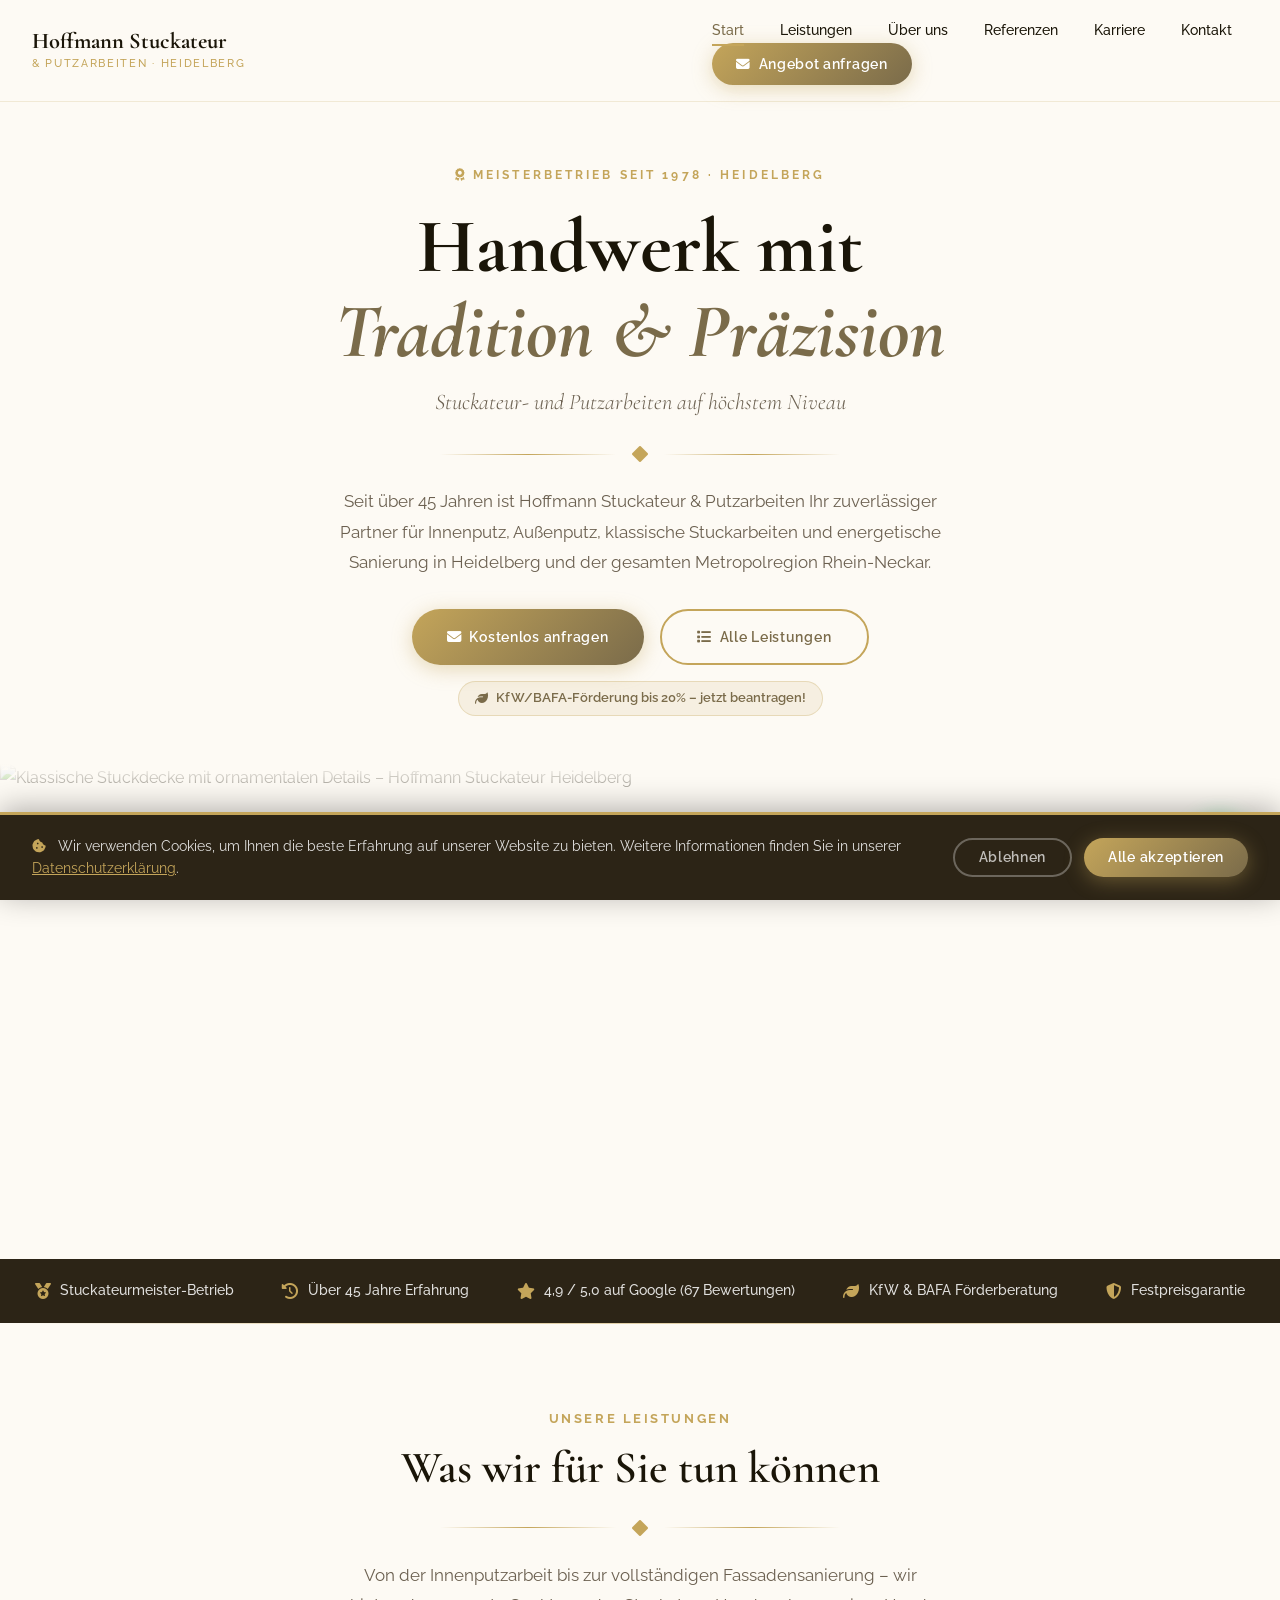
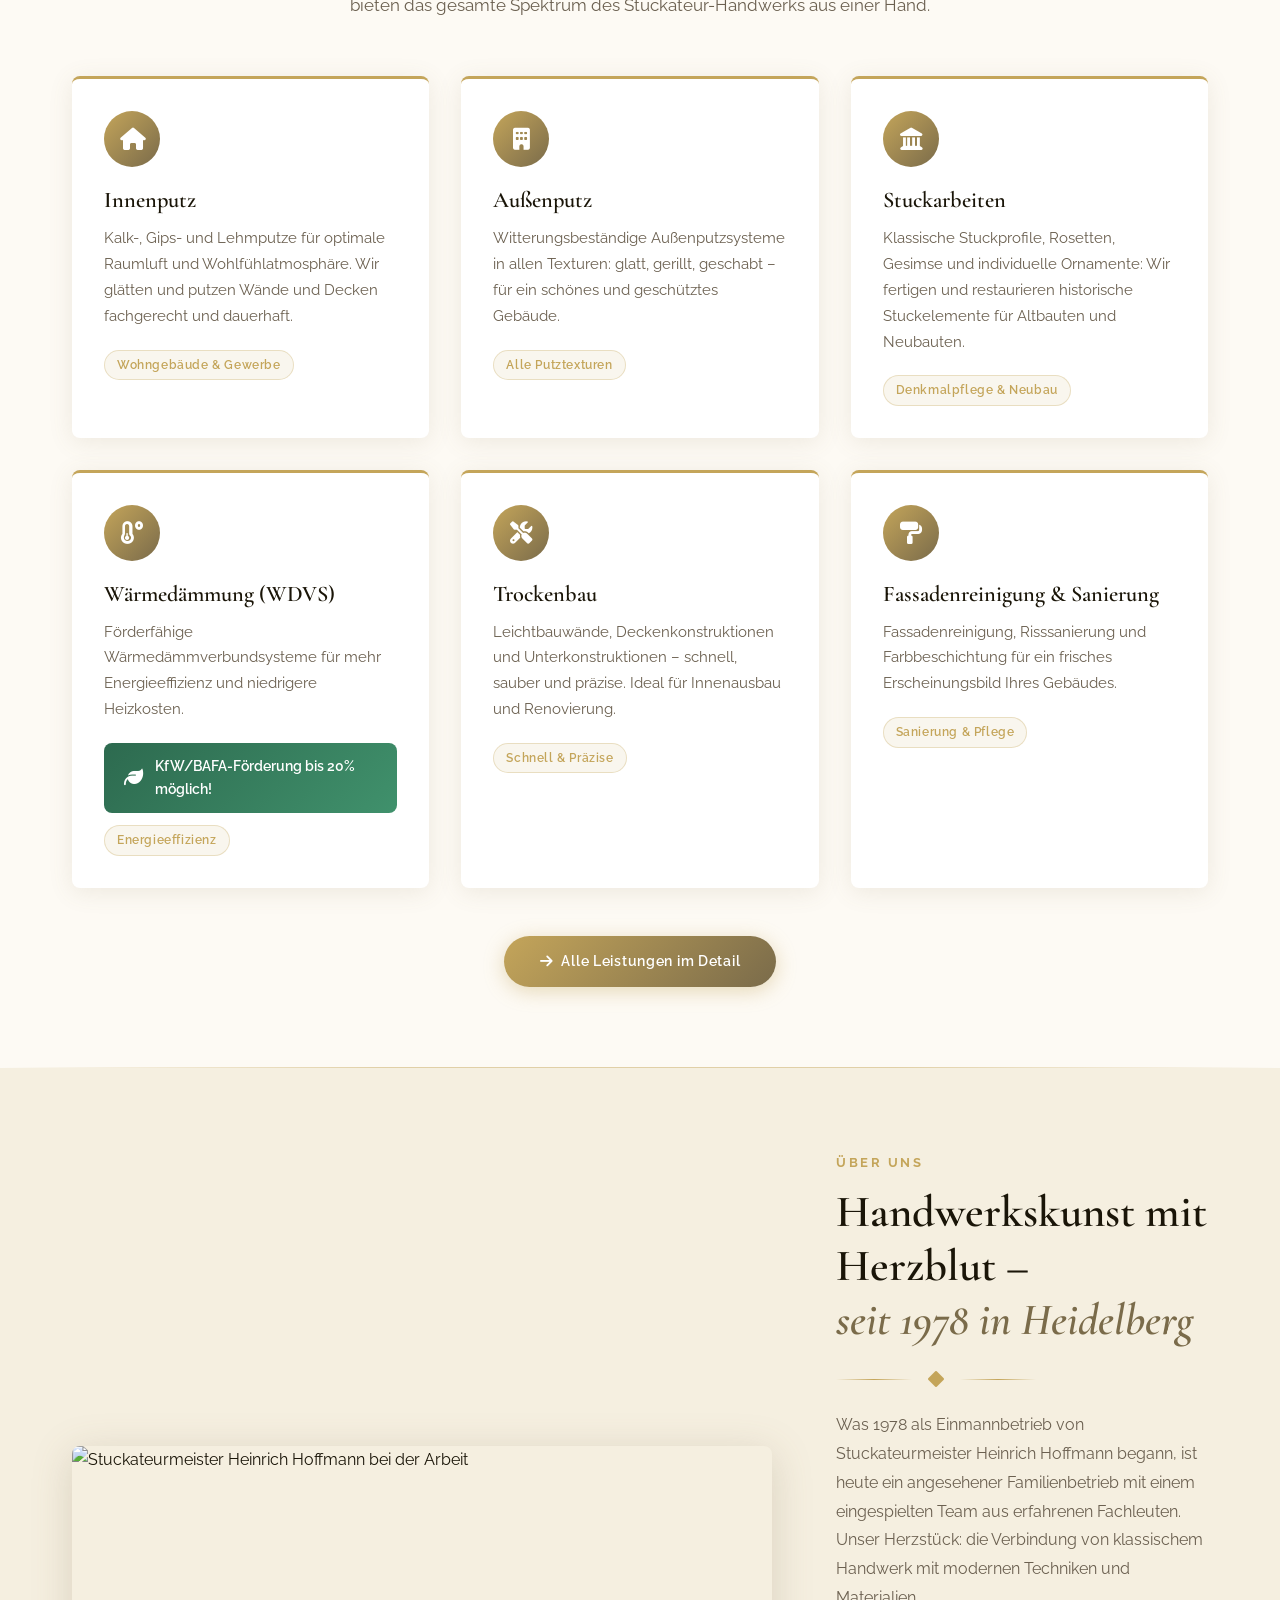
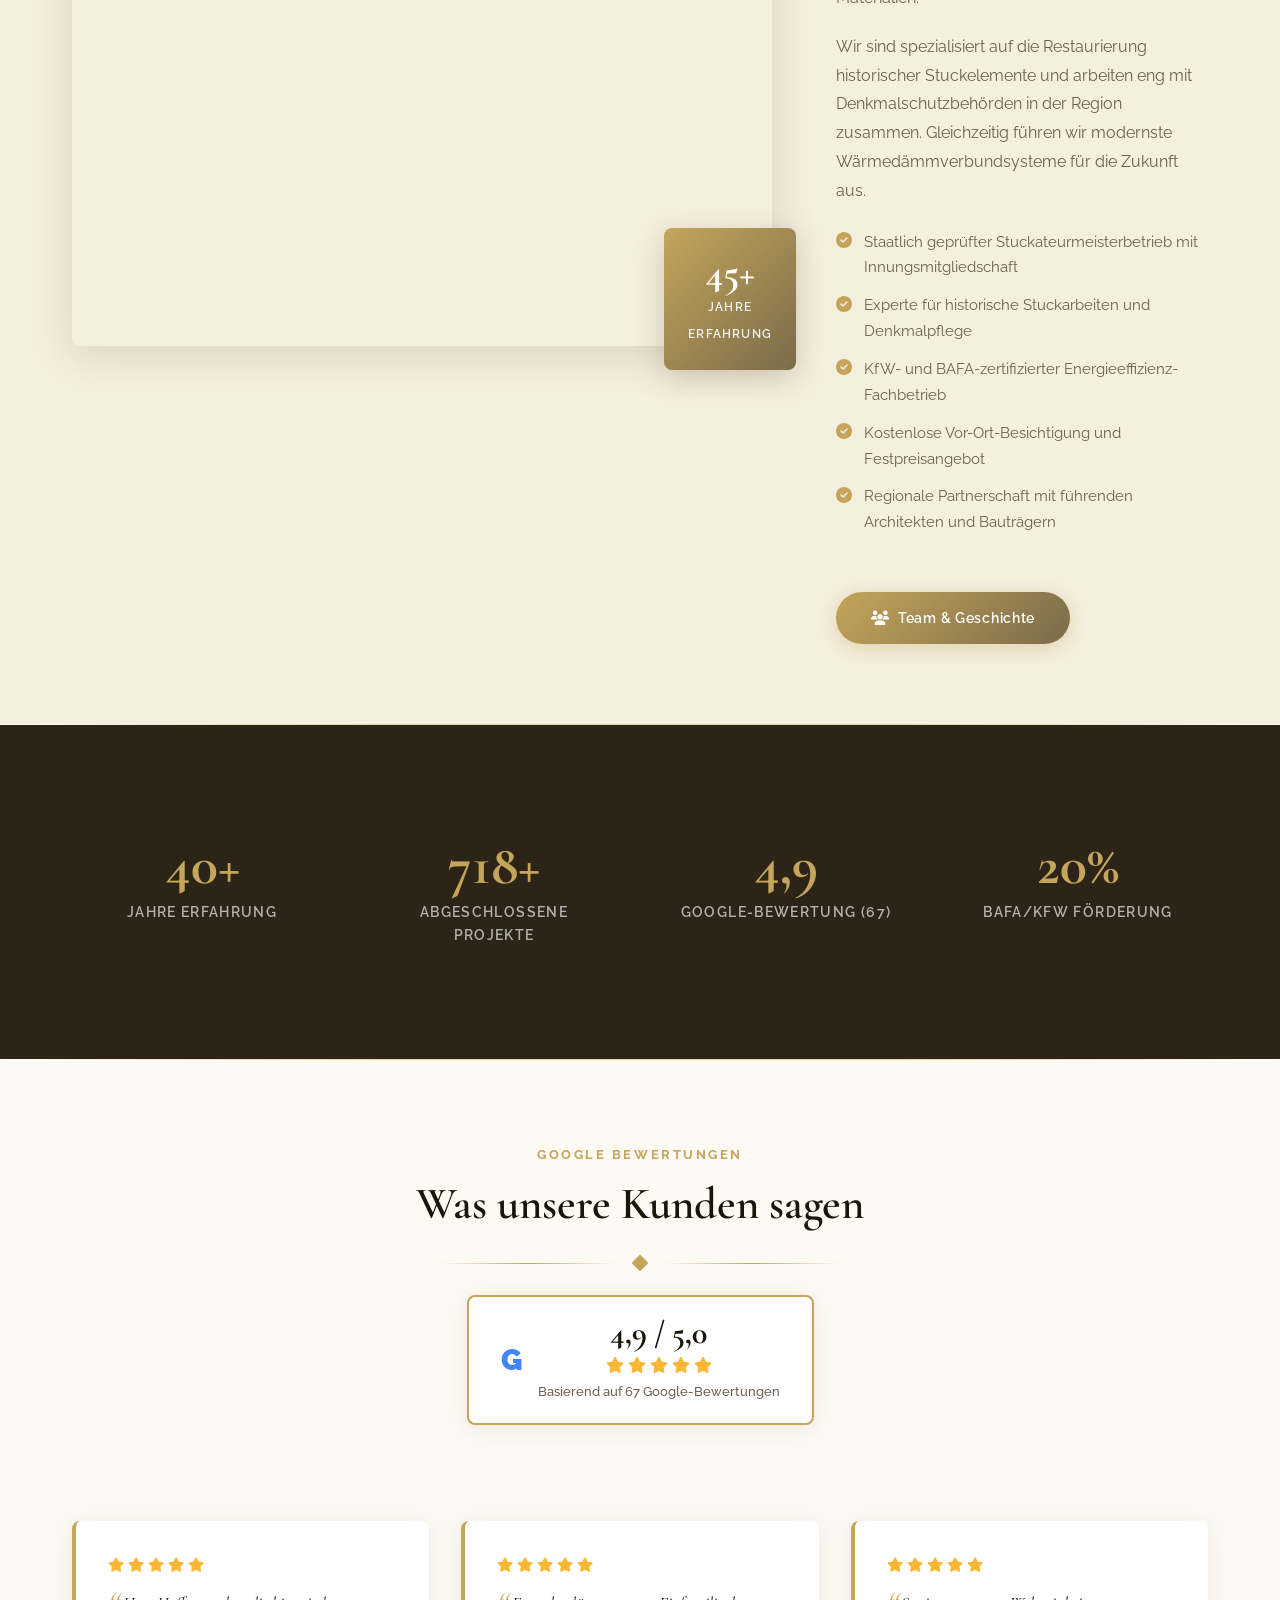
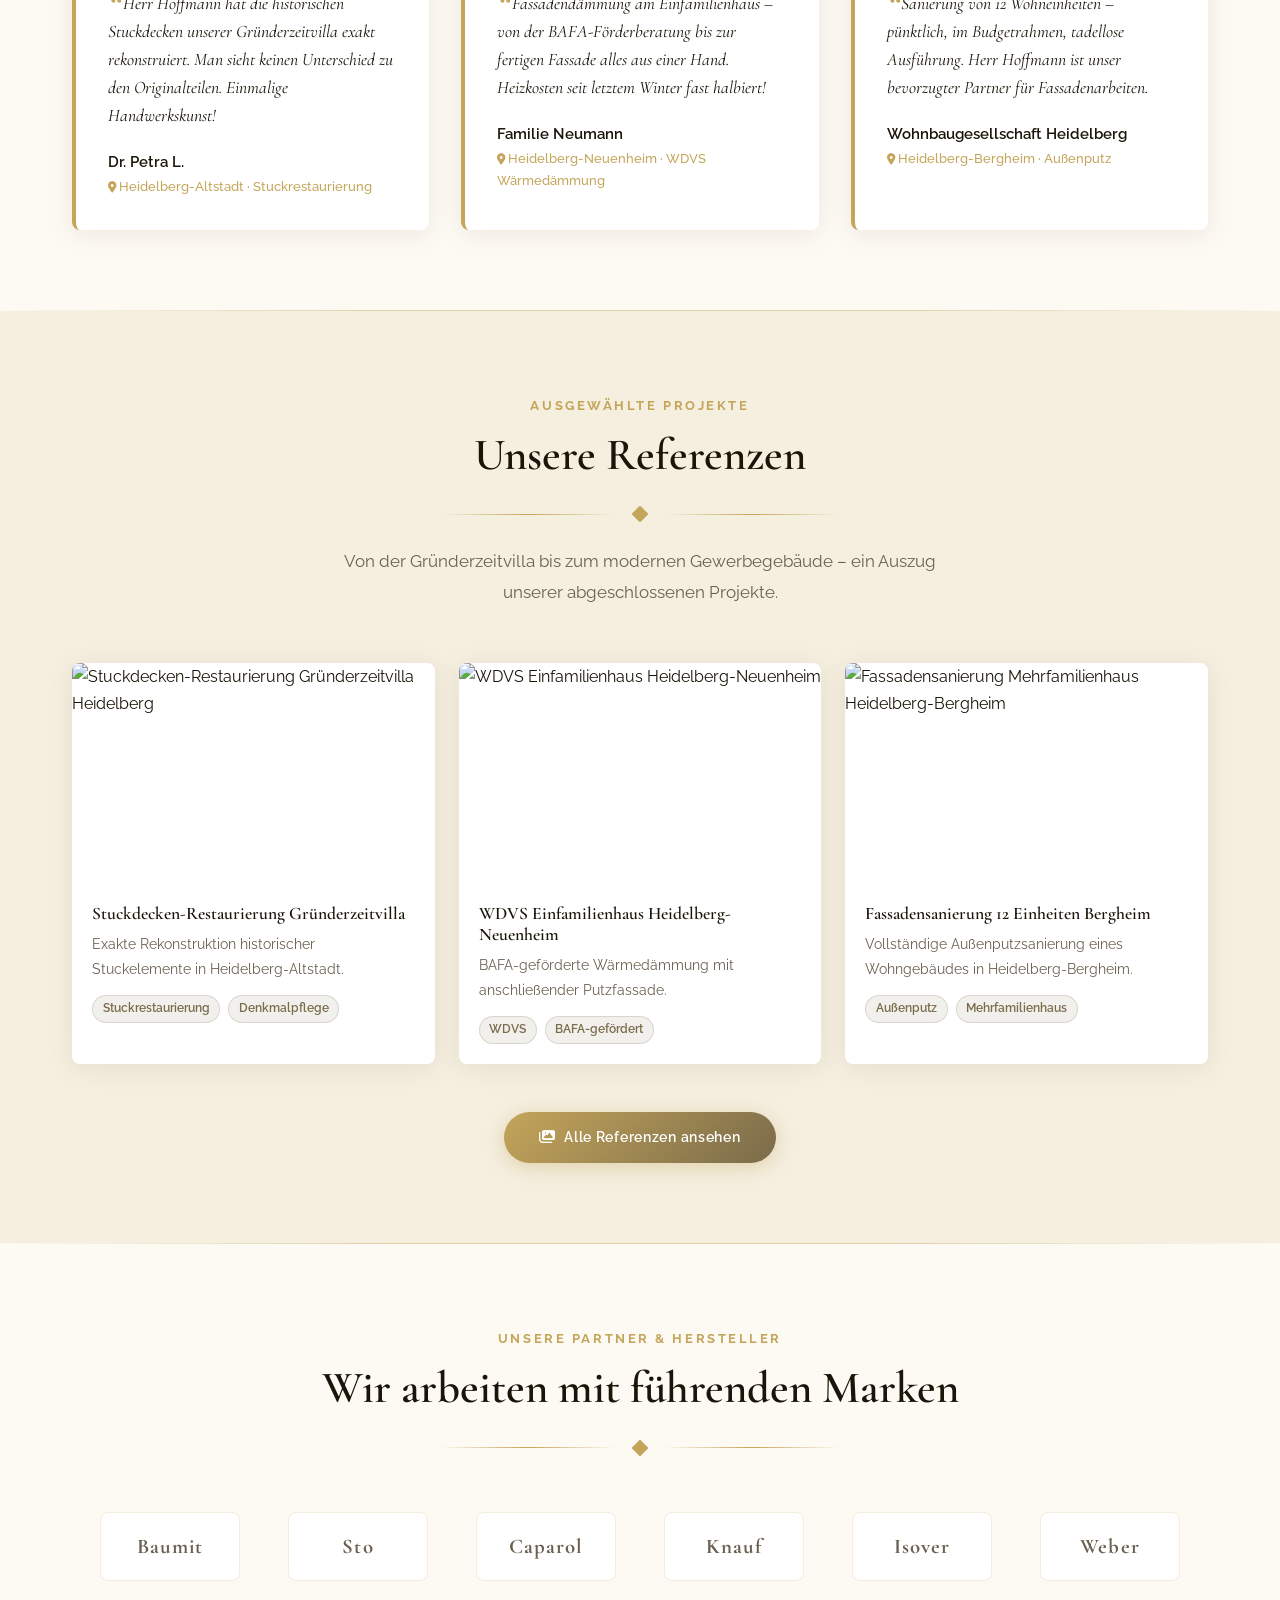
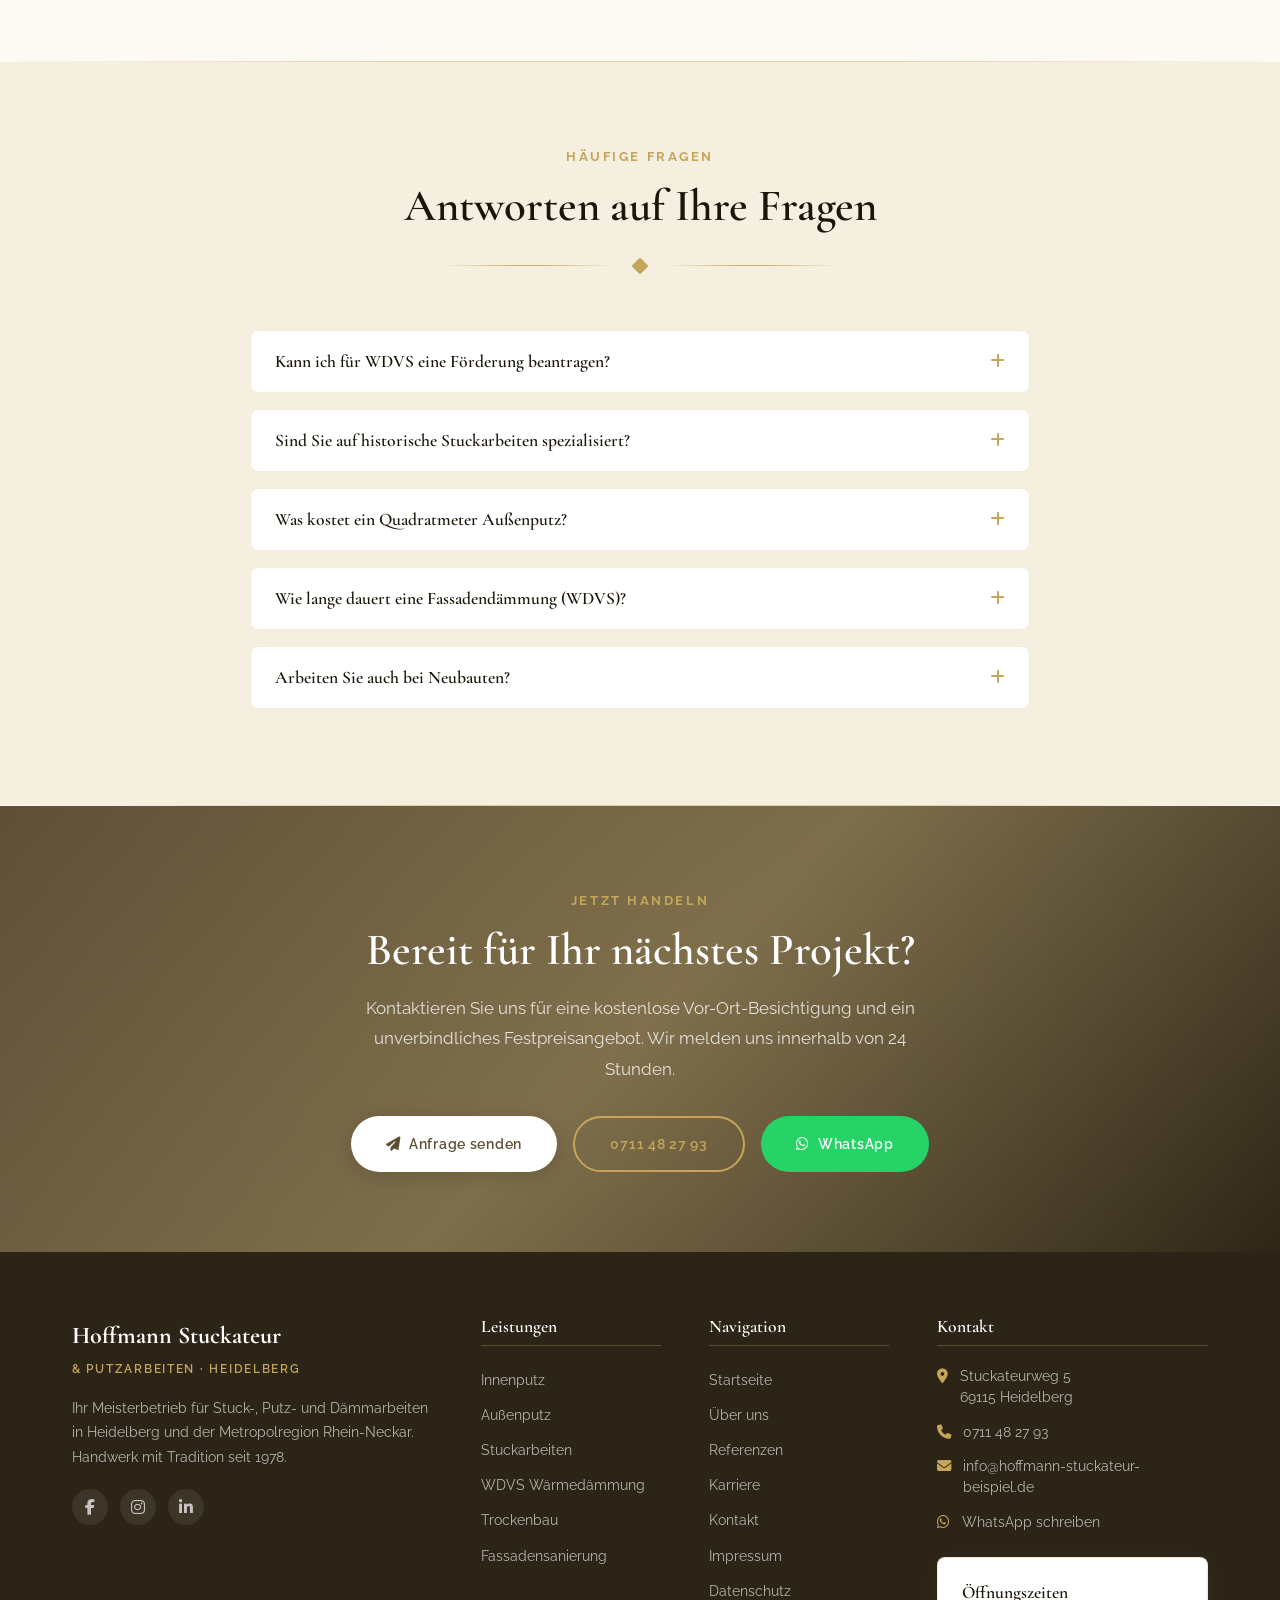
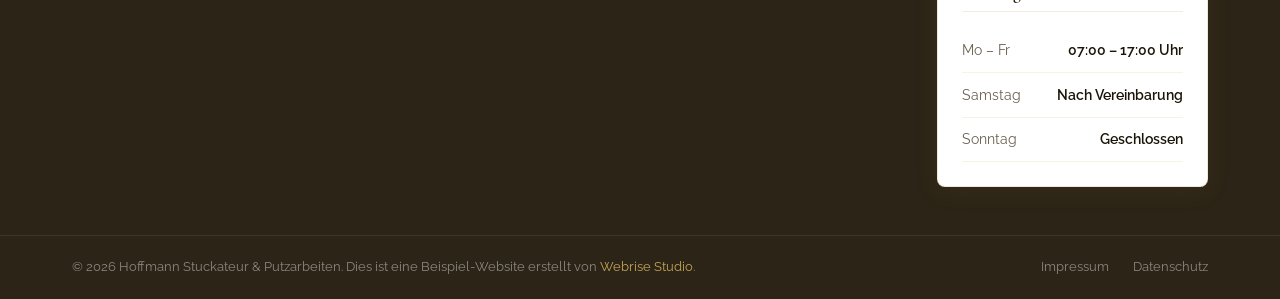
==== commit fbae6e22: "Demo-Personalisierung: Firma/Telefon/Banner komplett überarbeitet - DOMContentLoaded Bug gefixt (dir" ====
--- a/index.html
+++ b/index.html
@@ -102,7 +102,7 @@
   <a href="https://webrisestudio.de/kontakt.html" target="_blank" style="color:#C4A55A;text-decoration:underline;font-weight:700;">Website anfragen →</a>
 </div>
 <script>
-(function(){var p=new URLSearchParams(window.location.search),f=p.get('firma'),n=p.get('name');if(f&&n){var b=document.getElementById('personalized-banner'),nameEl=document.getElementById('banner-name');if(b&&nameEl){nameEl.textContent=n;b.style.display='block';}}})();
+(function(){var p=new URLSearchParams(window.location.search);var f=p.get('firma'),n=p.get('name'),s=p.get('stadt'),t=p.get('telefon');if(f)sessionStorage.setItem('ws_firma',f);if(n)sessionStorage.setItem('ws_name',n);if(s)sessionStorage.setItem('ws_stadt',s);if(t)sessionStorage.setItem('ws_telefon',t);var name=sessionStorage.getItem('ws_name');if(name){var b=document.getElementById('personalized-banner'),el=document.getElementById('banner-name');if(b&&el){el.textContent=name;b.style.display='block';}}})();
 </script>
 
 <!-- NAVIGATION -->
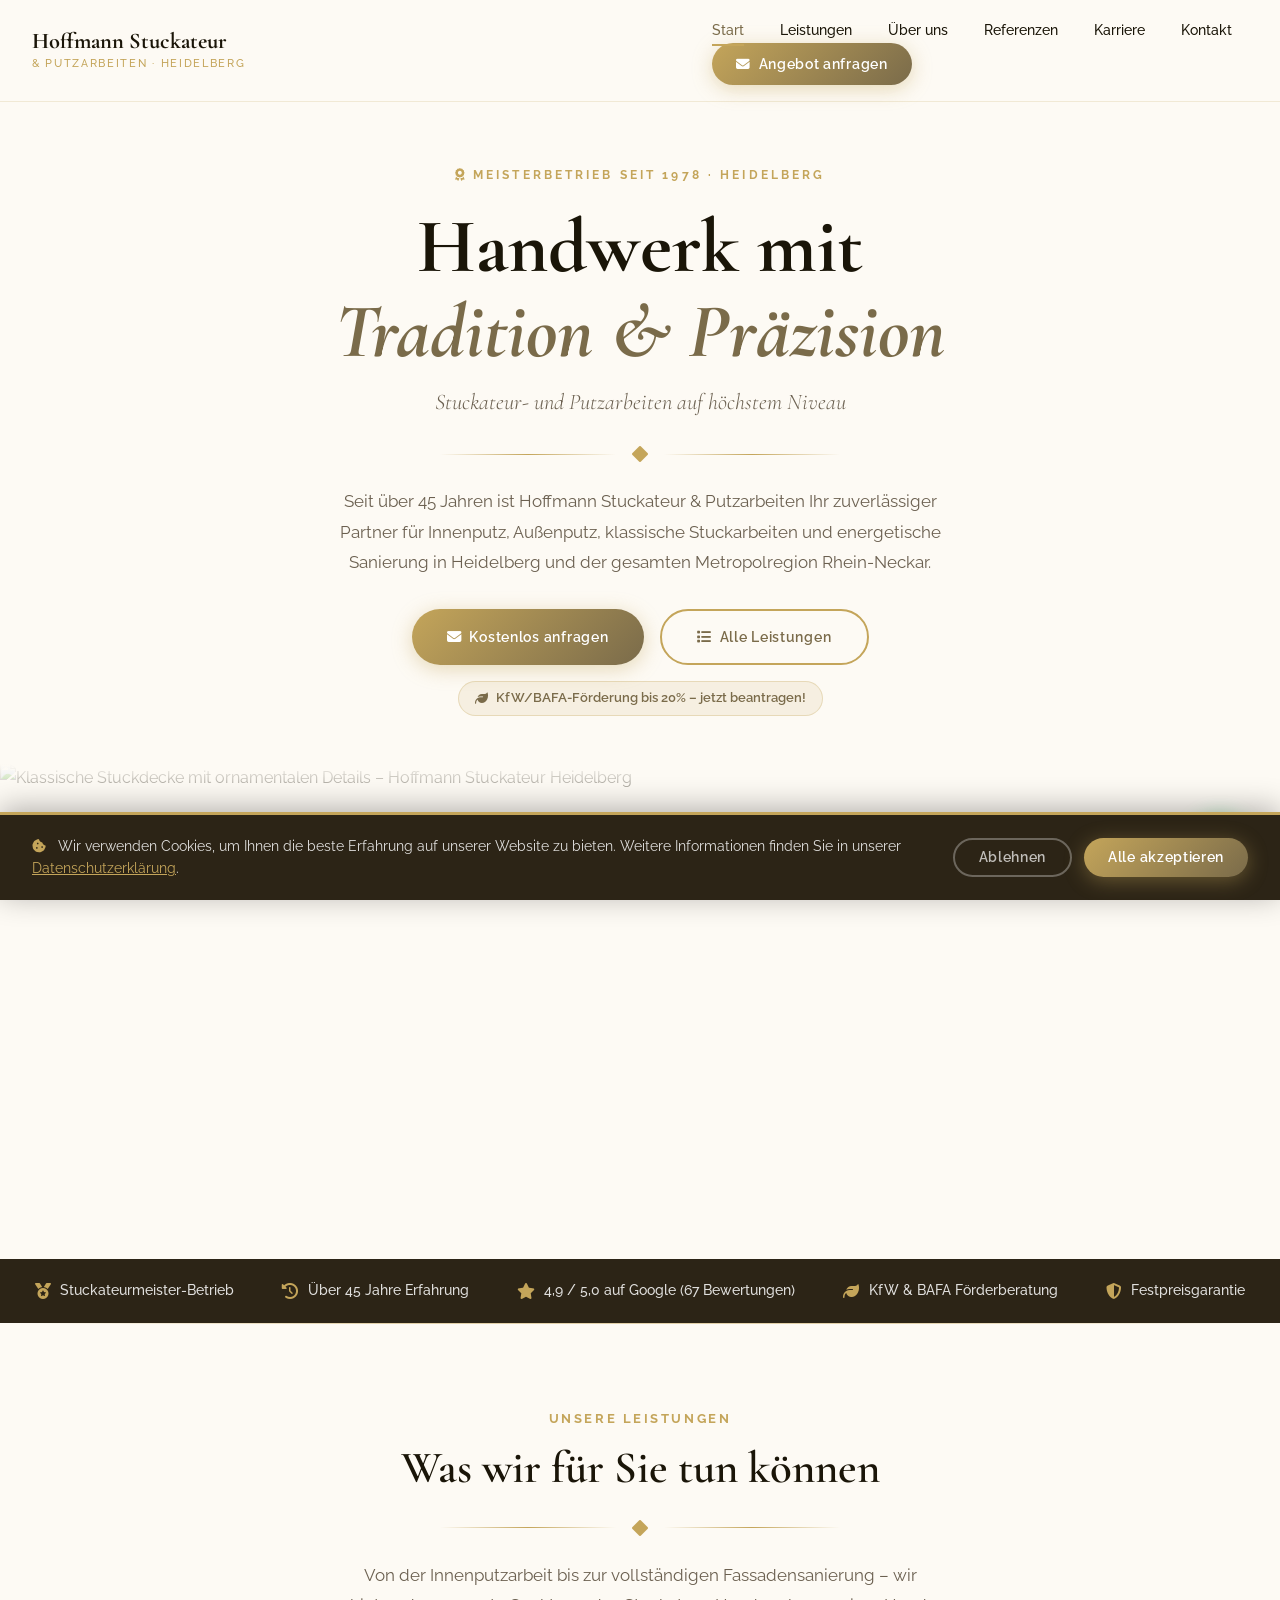
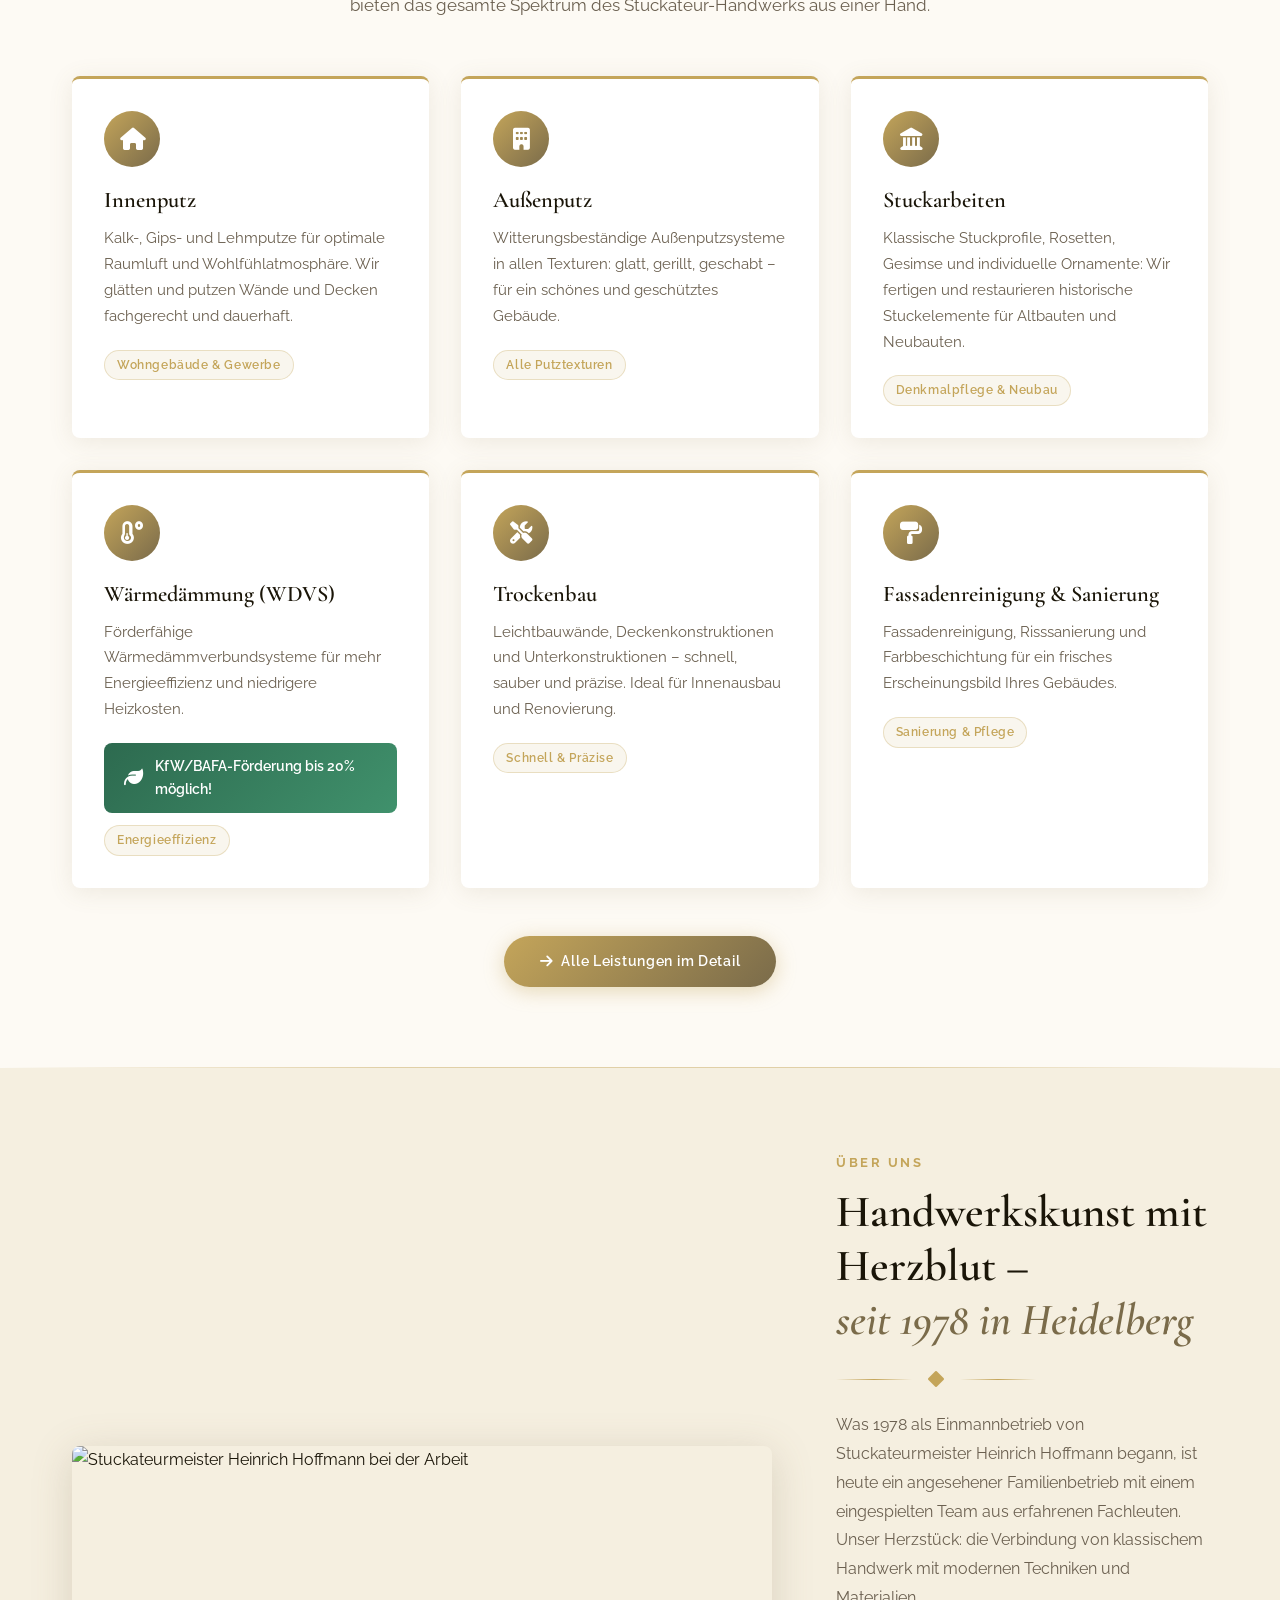
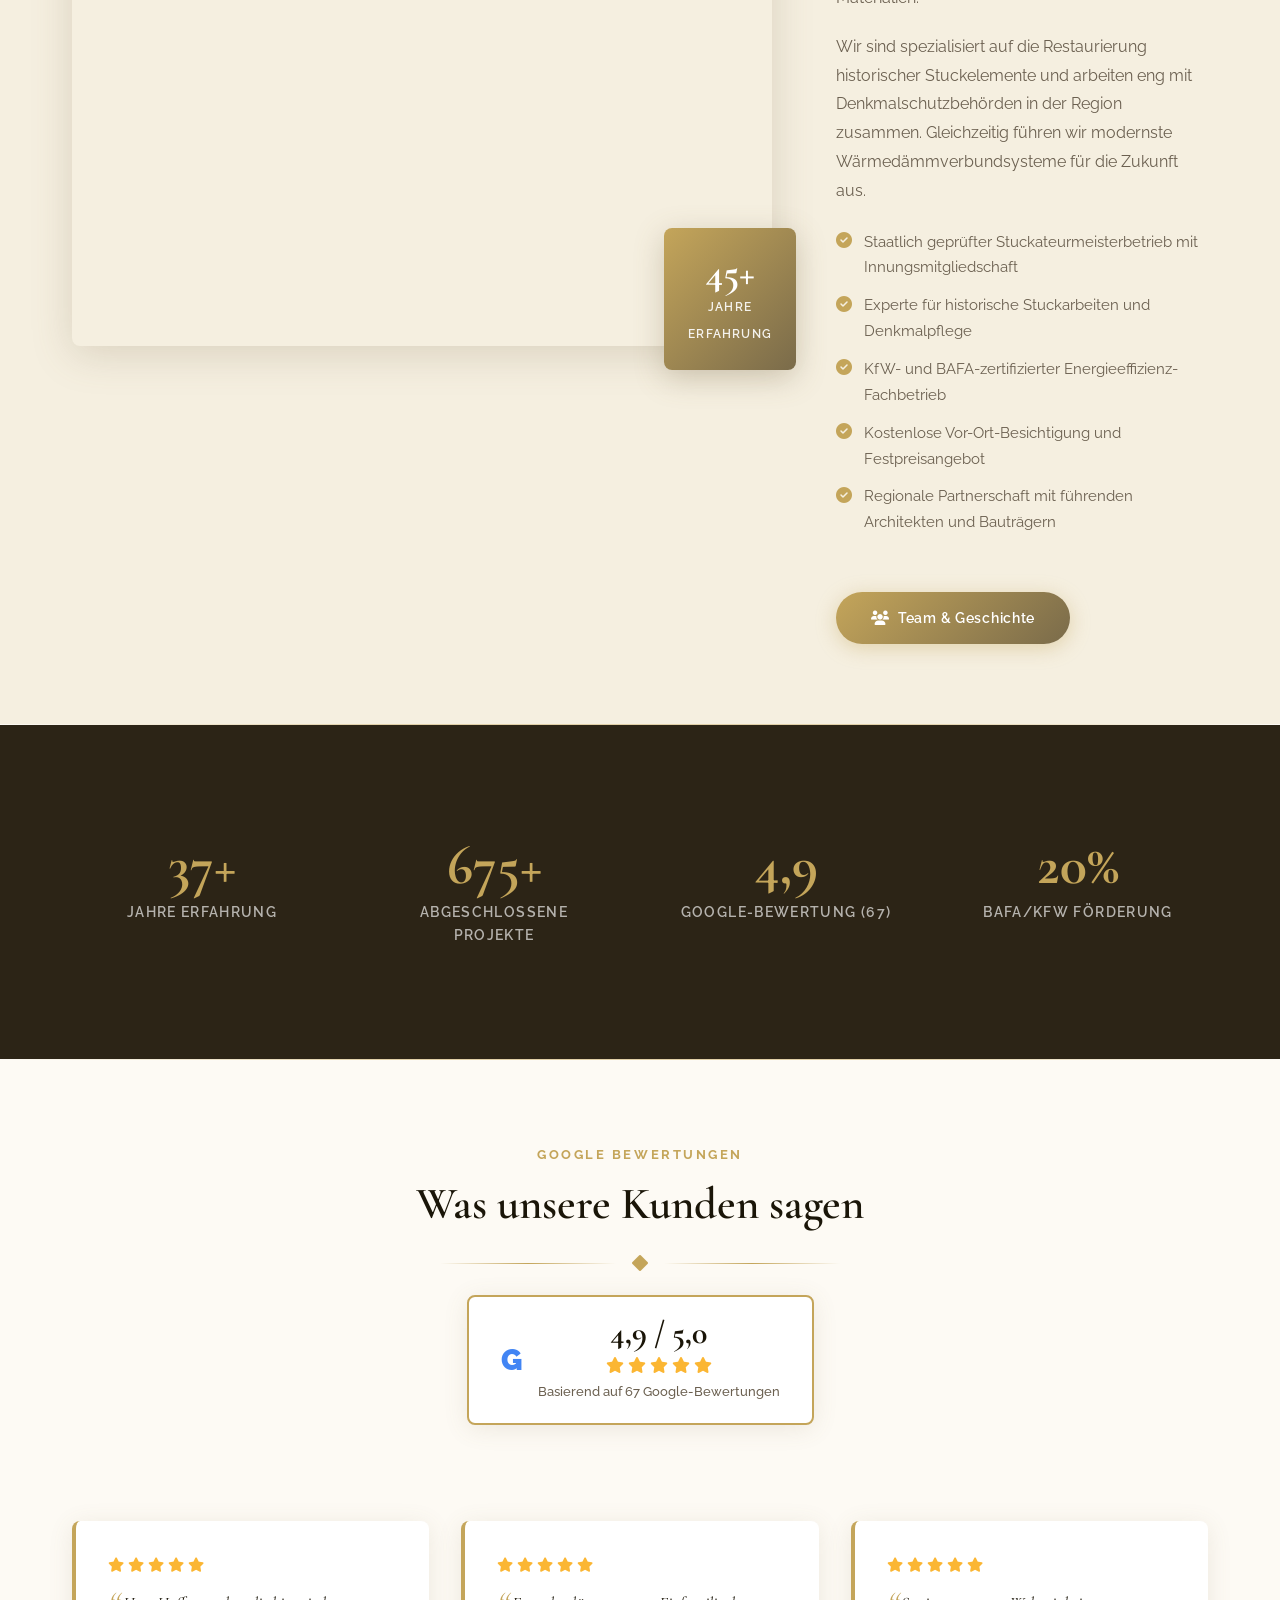
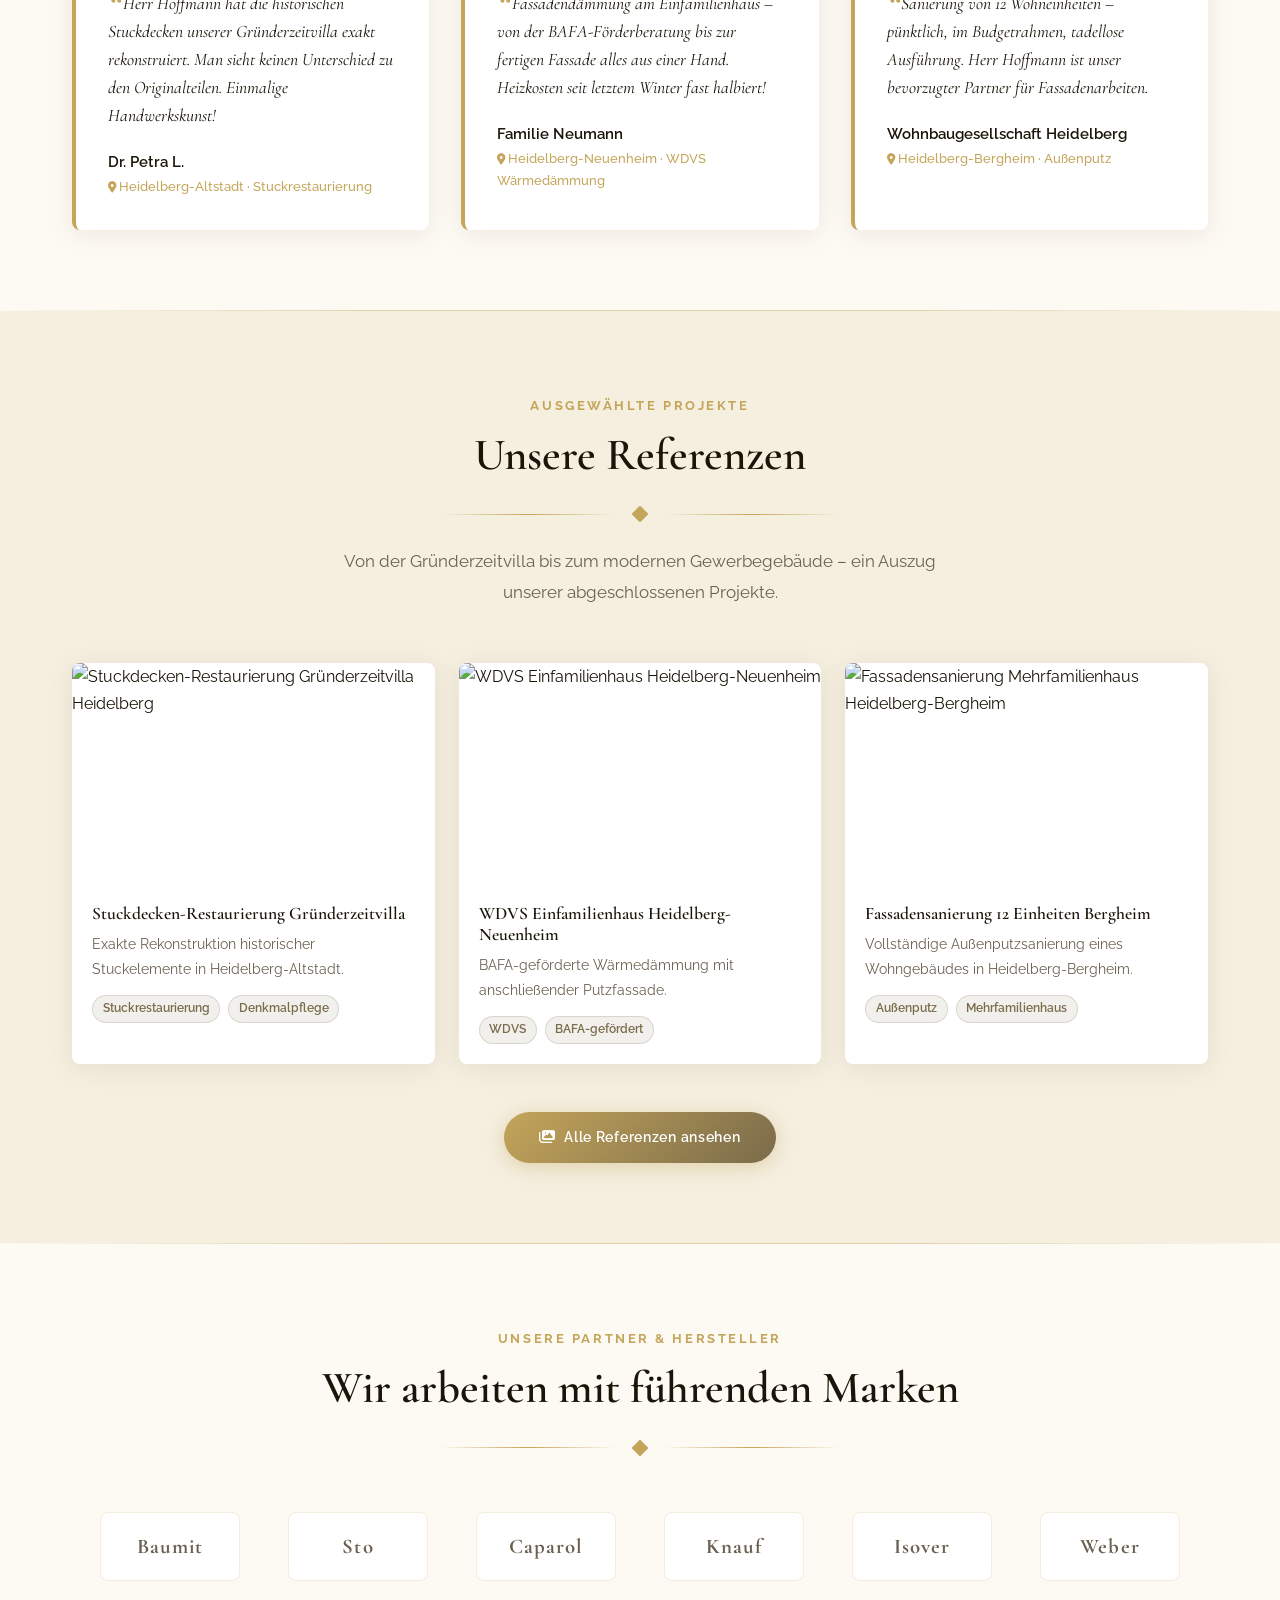
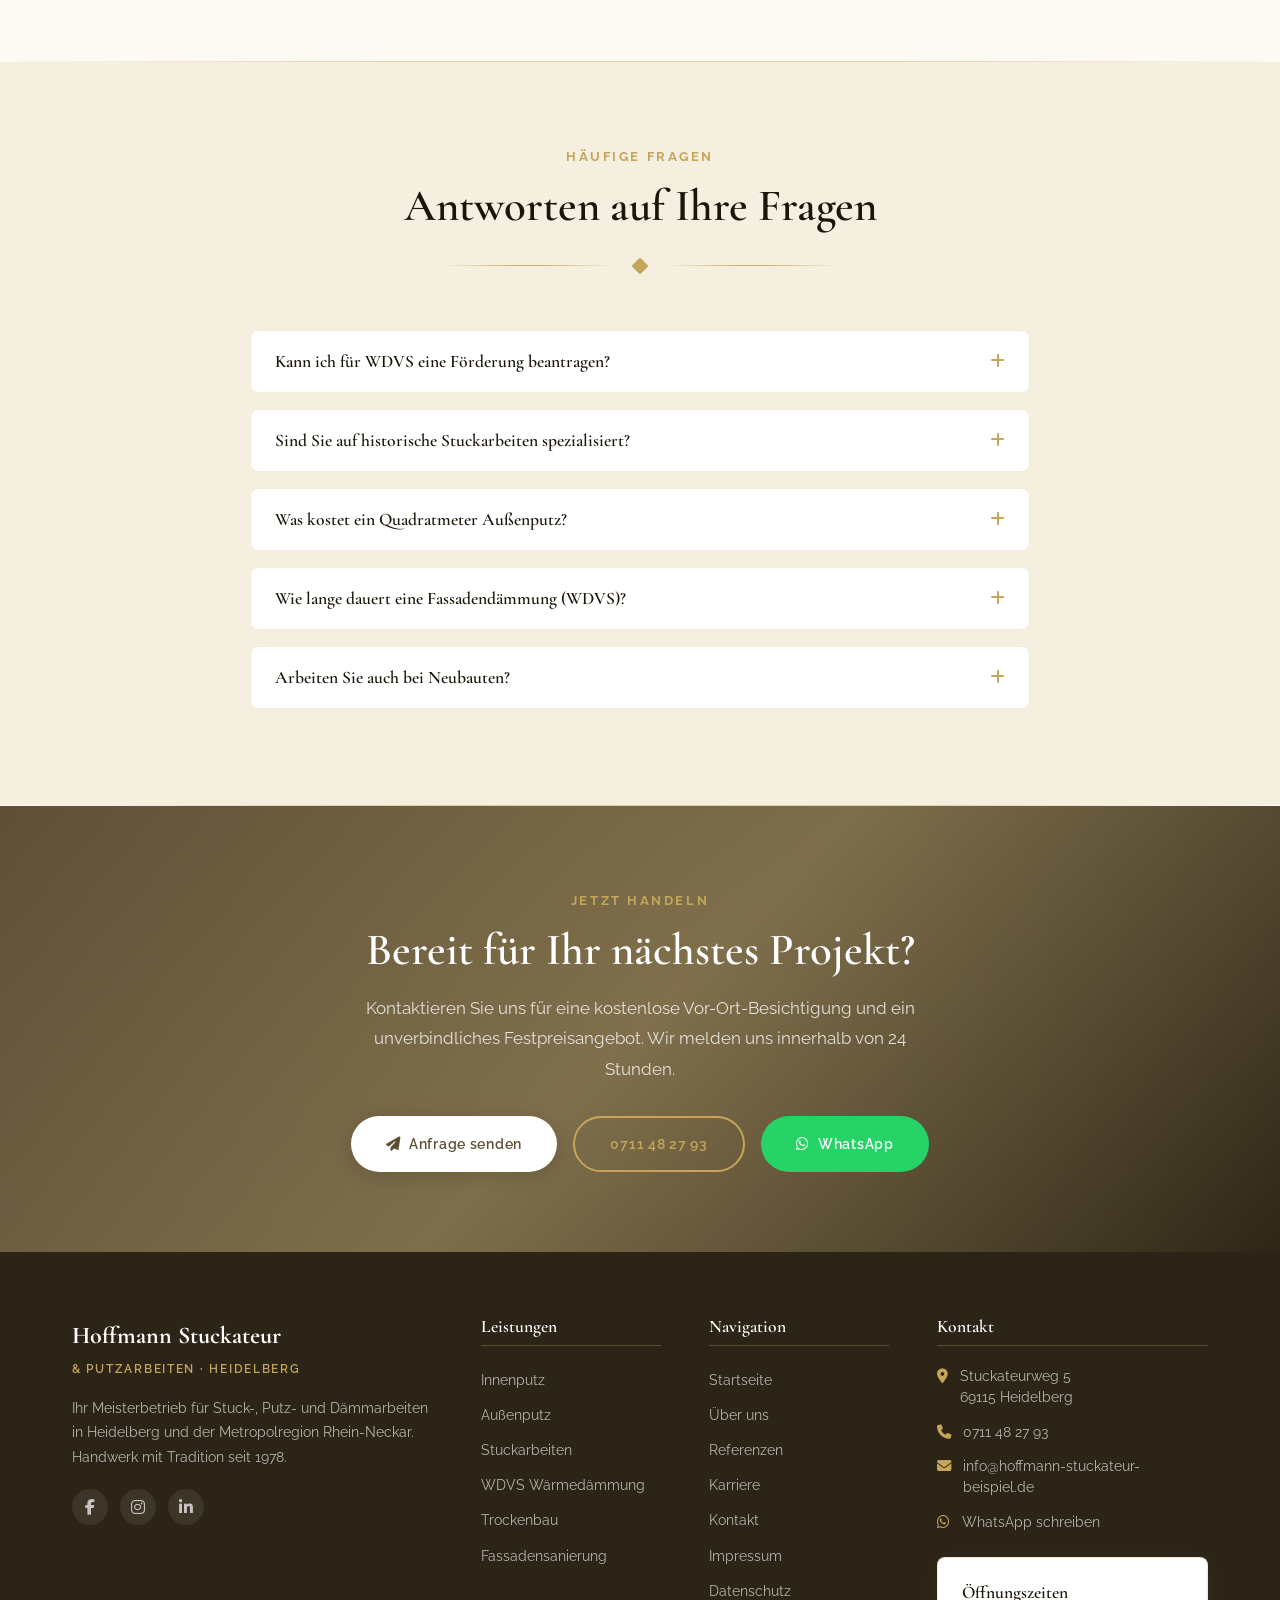
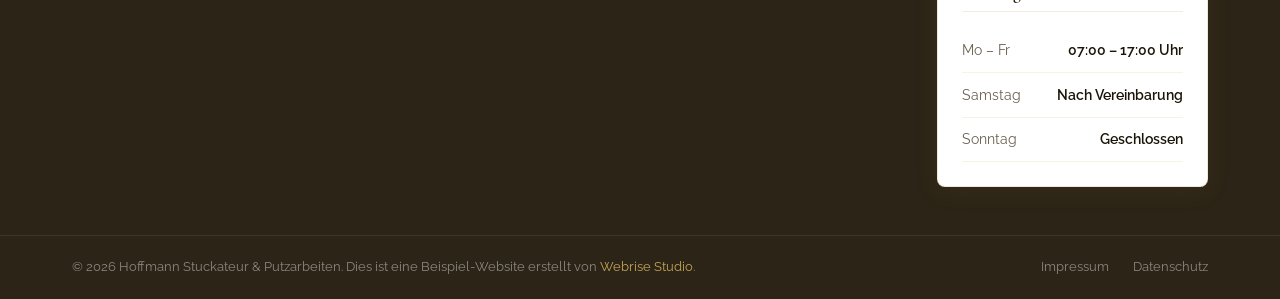
==== commit 2484643e: "Banner: weißer Leerraum und Fixed-Scrolling gefixt - paddingTop sofort im Inline-Script gesetzt (kei" ====
--- a/index.html
+++ b/index.html
@@ -102,7 +102,7 @@
   <a href="https://webrisestudio.de/kontakt.html" target="_blank" style="color:#C4A55A;text-decoration:underline;font-weight:700;">Website anfragen →</a>
 </div>
 <script>
-(function(){var p=new URLSearchParams(window.location.search);var f=p.get('firma'),n=p.get('name'),s=p.get('stadt'),t=p.get('telefon');if(f)sessionStorage.setItem('ws_firma',f);if(n)sessionStorage.setItem('ws_name',n);if(s)sessionStorage.setItem('ws_stadt',s);if(t)sessionStorage.setItem('ws_telefon',t);var name=sessionStorage.getItem('ws_name');if(name){var b=document.getElementById('personalized-banner'),el=document.getElementById('banner-name');if(b&&el){el.textContent=name;b.style.display='block';}}})();
+(function(){var p=new URLSearchParams(window.location.search);var f=p.get('firma'),n=p.get('name'),s=p.get('stadt'),t=p.get('telefon');if(f)sessionStorage.setItem('ws_firma',f);if(n)sessionStorage.setItem('ws_name',n);if(s)sessionStorage.setItem('ws_stadt',s);if(t)sessionStorage.setItem('ws_telefon',t);var name=sessionStorage.getItem('ws_name');if(name){var b=document.getElementById('personalized-banner'),el=document.getElementById('banner-name');if(b&&el){el.textContent=name;b.style.display='block';document.documentElement.appendChild(b);document.body.style.paddingTop='50px';}}})();
 </script>
 
 <!-- NAVIGATION -->
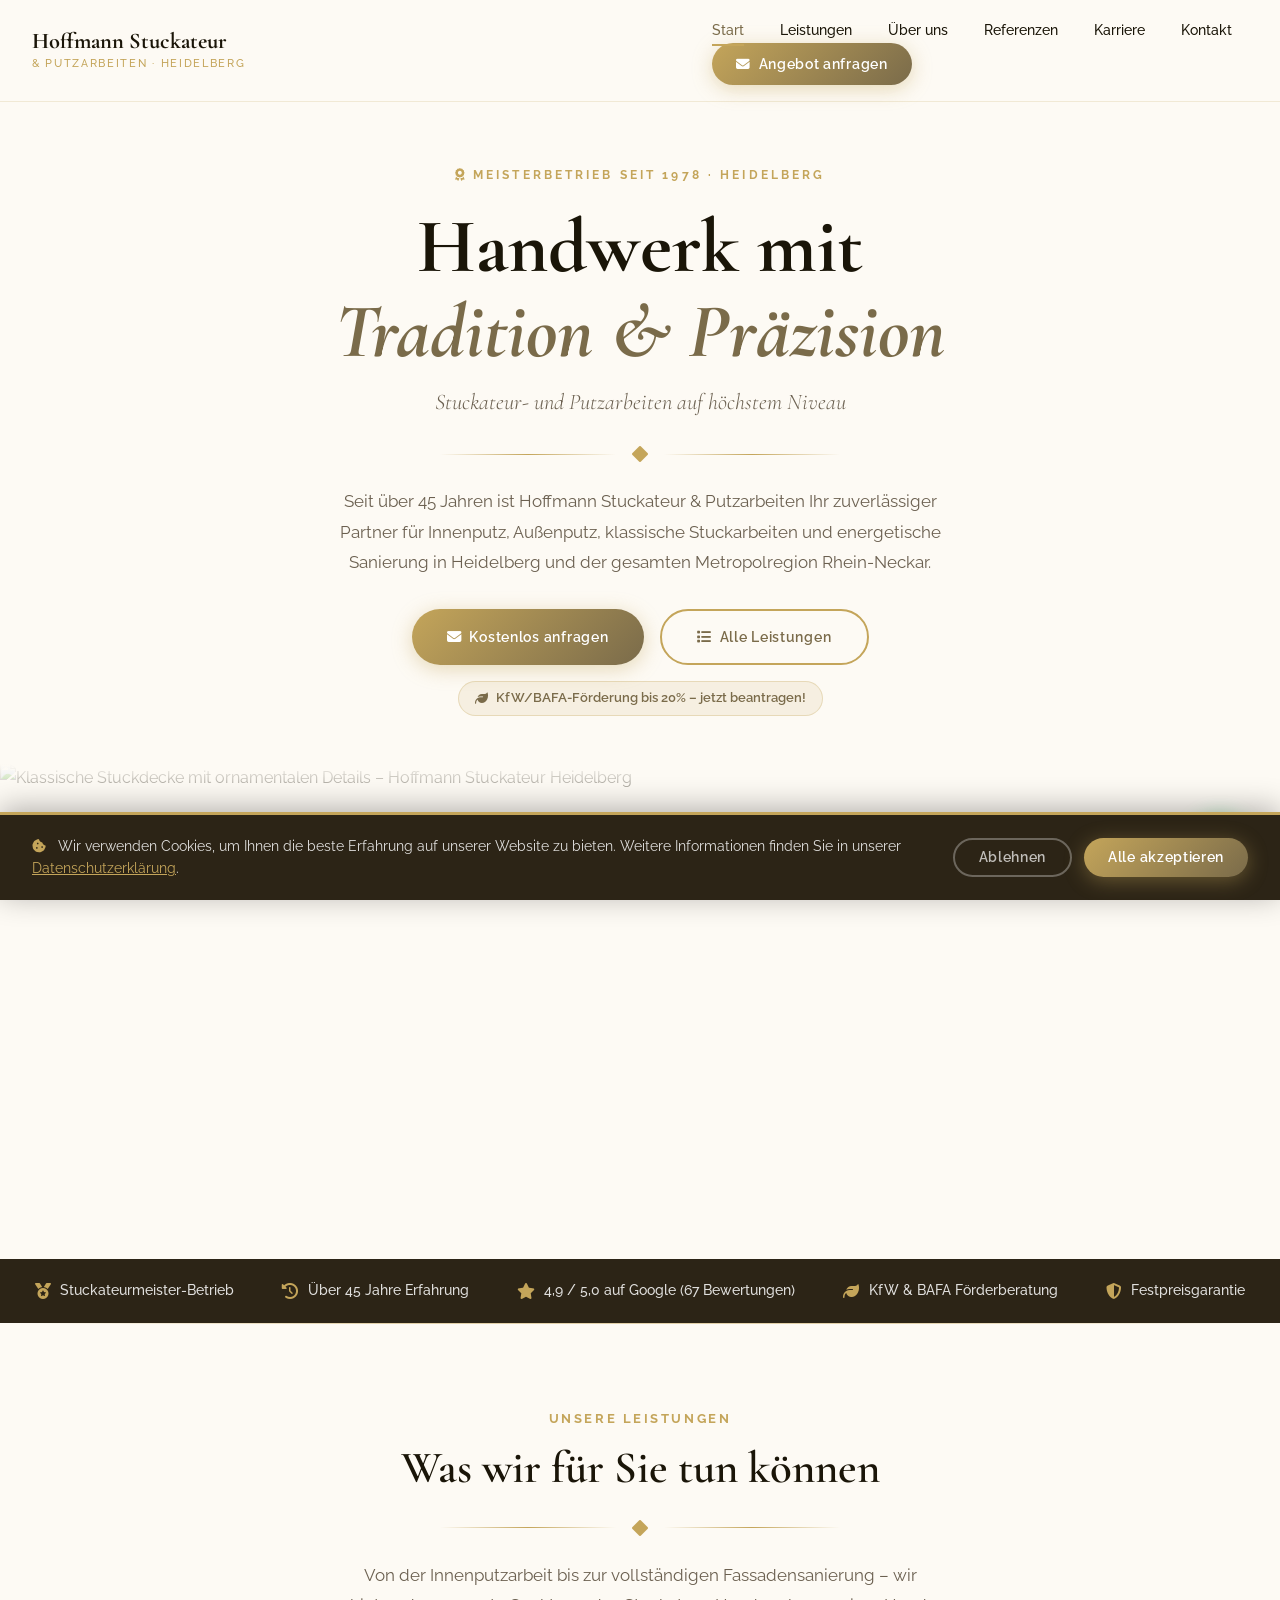
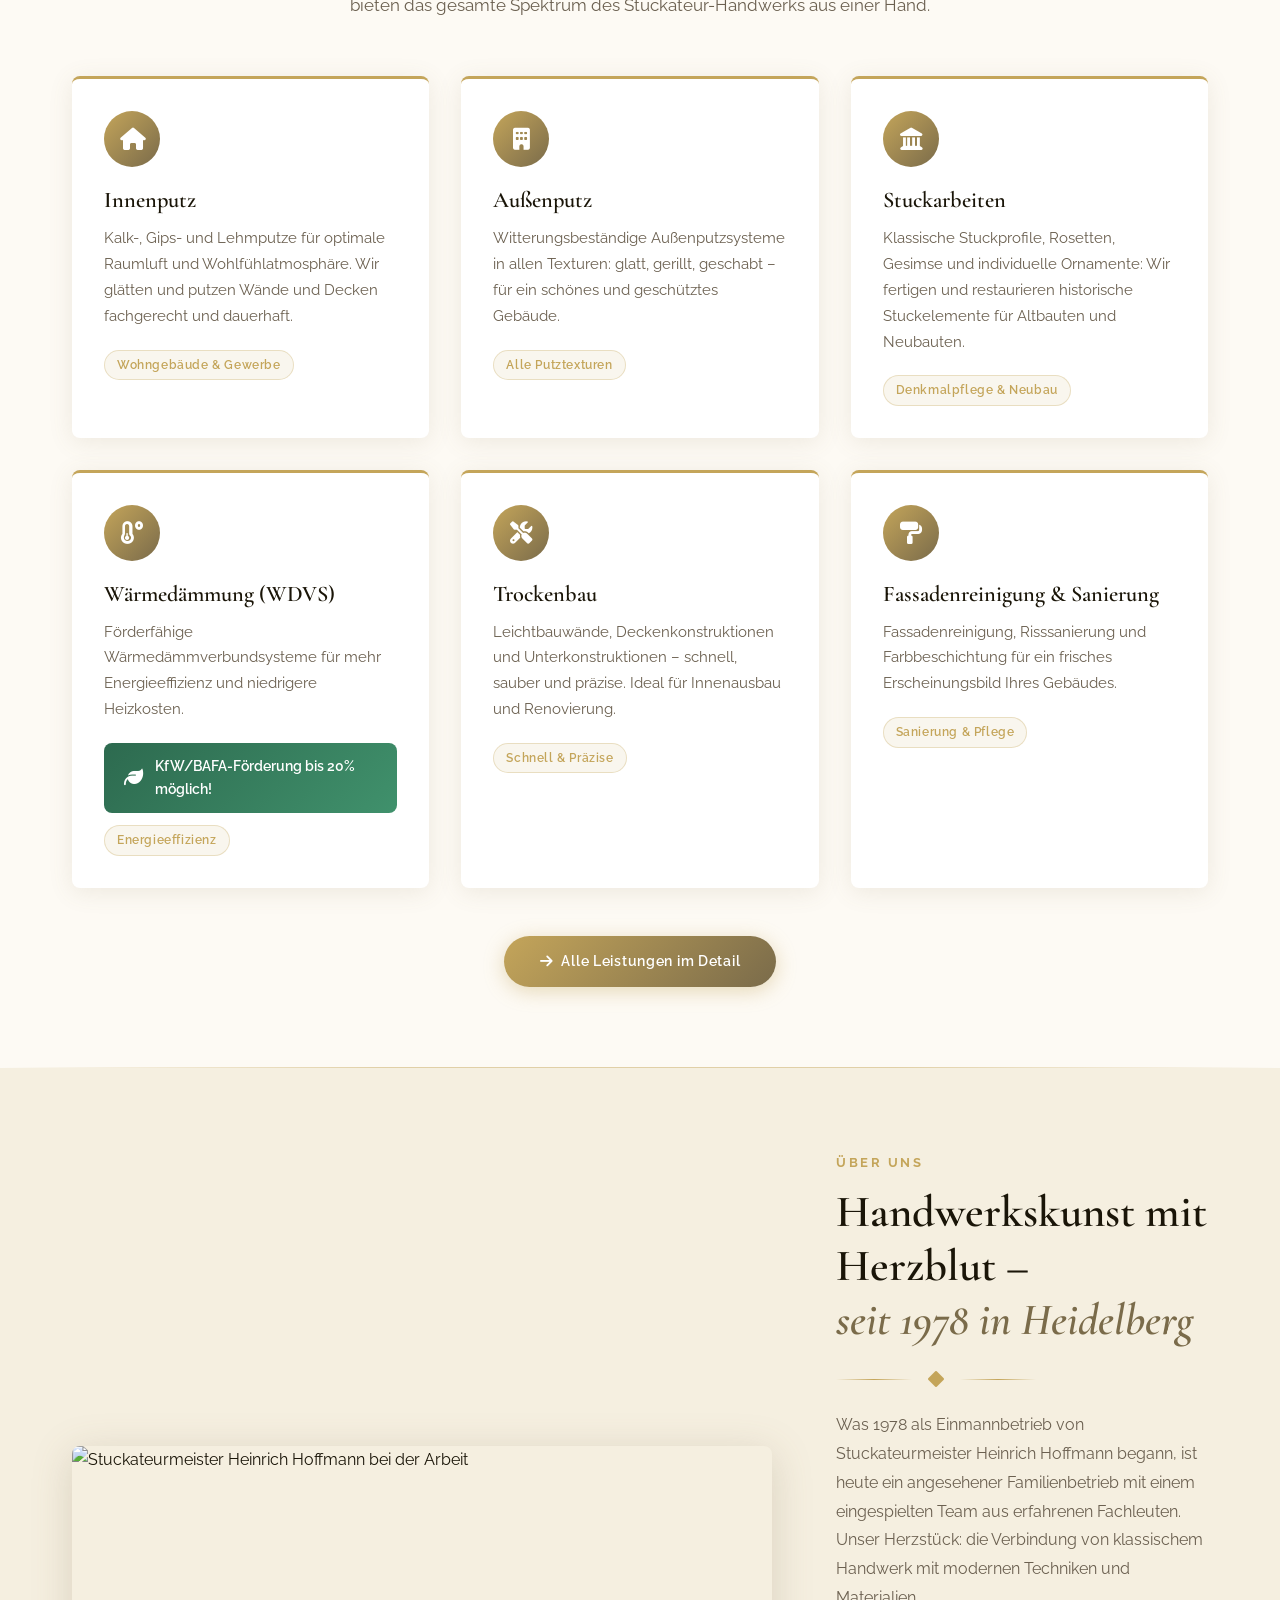
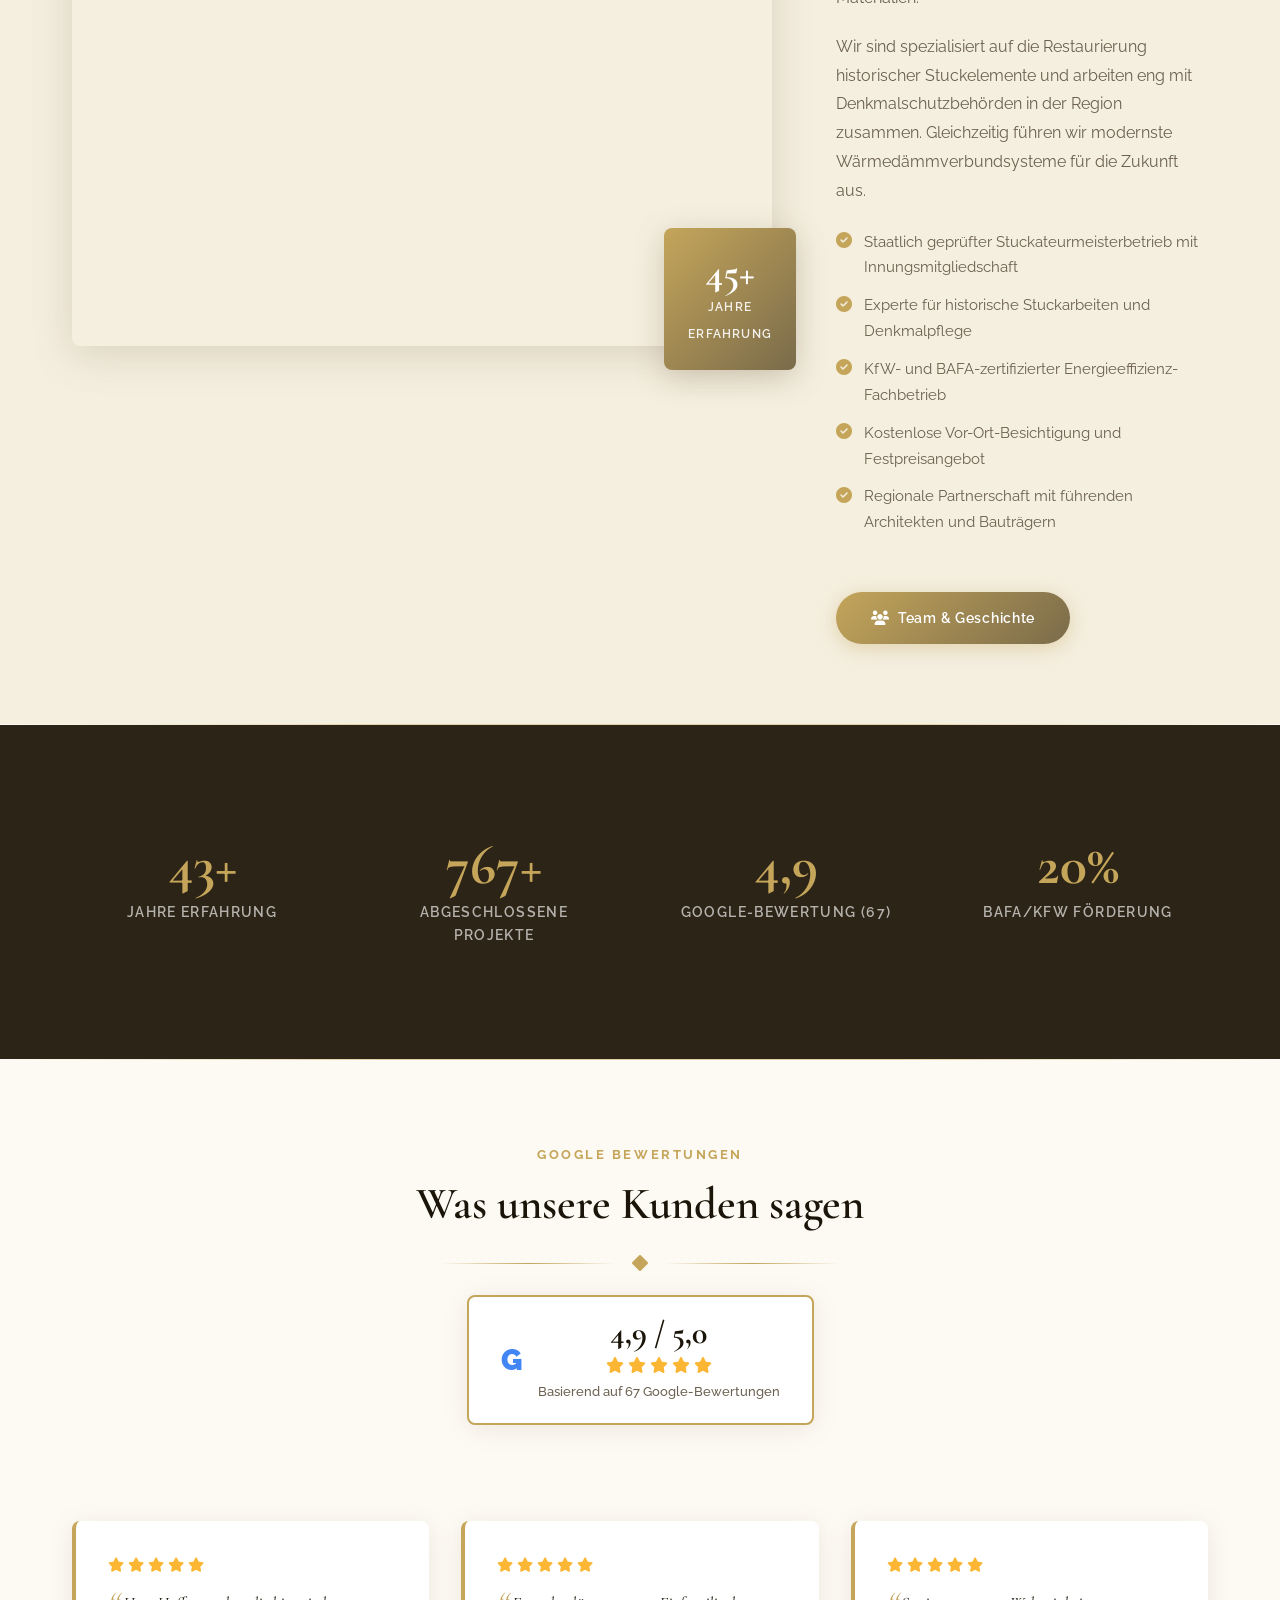
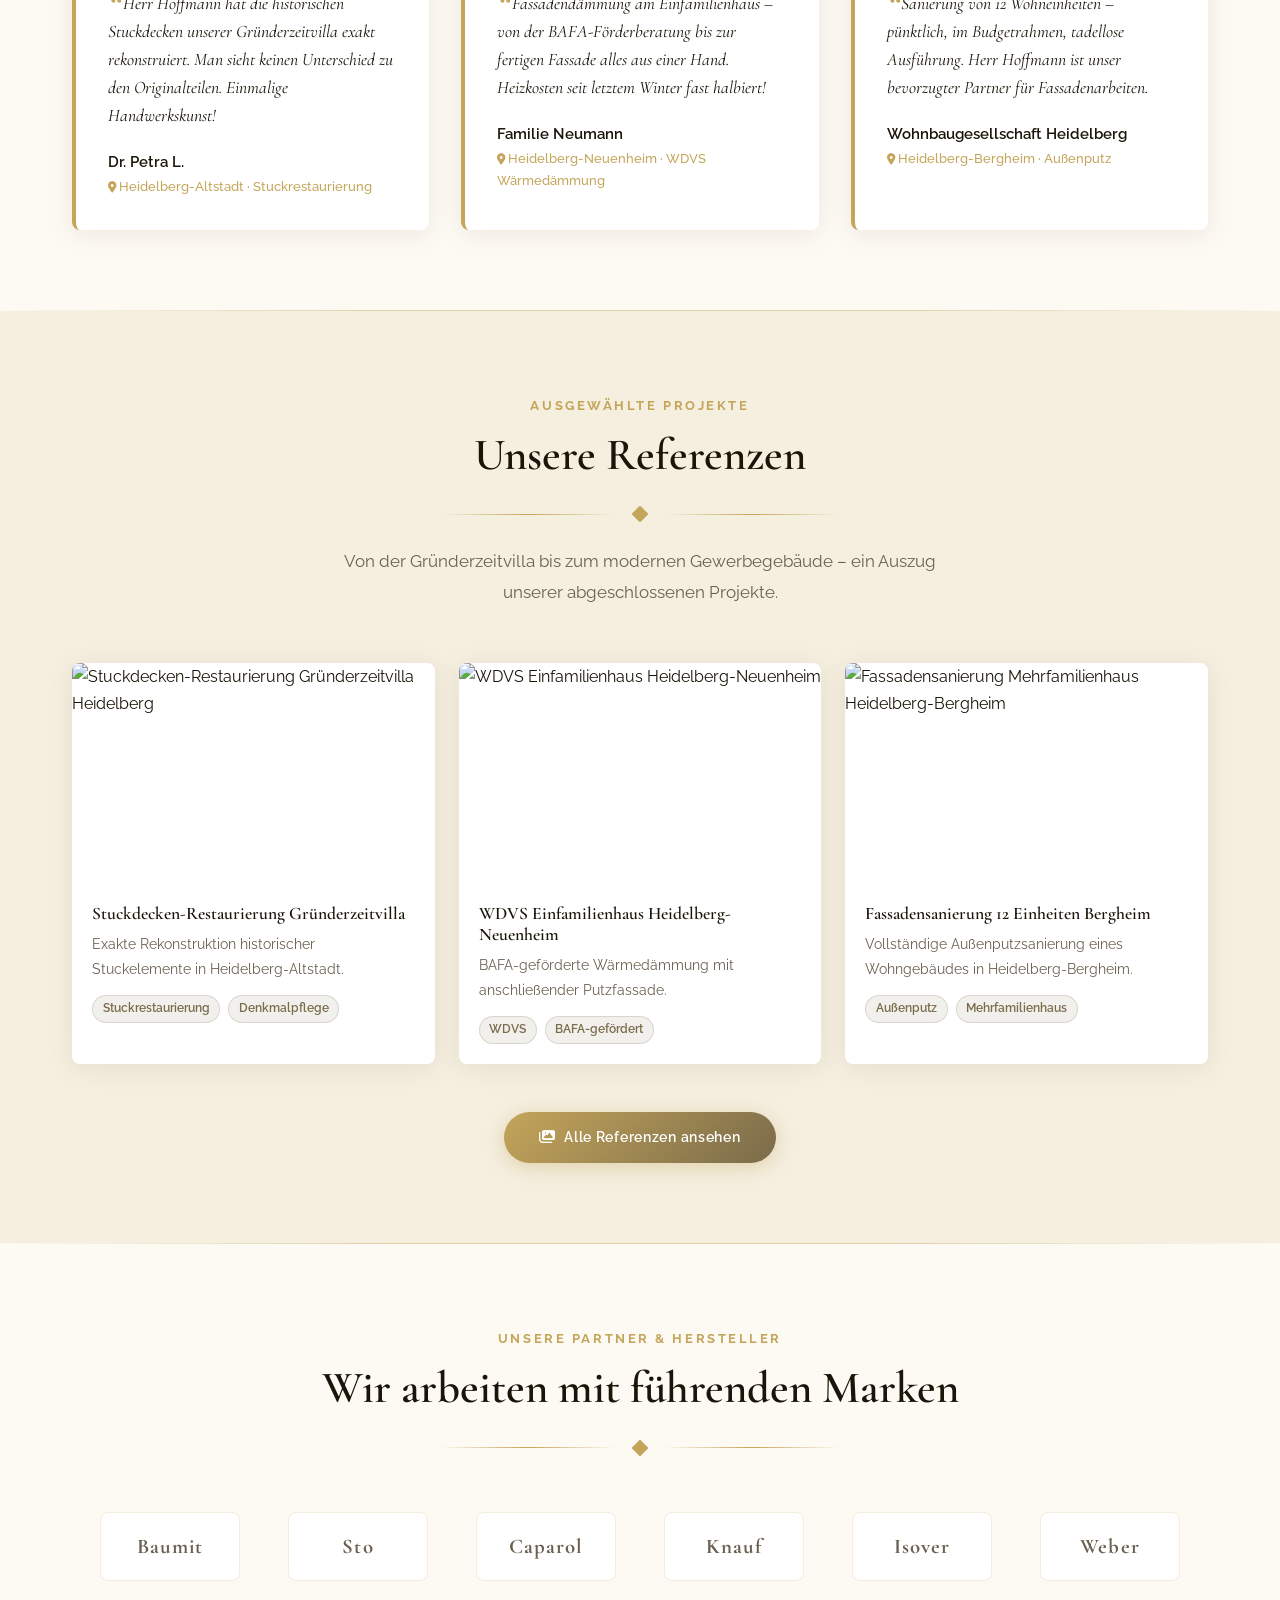
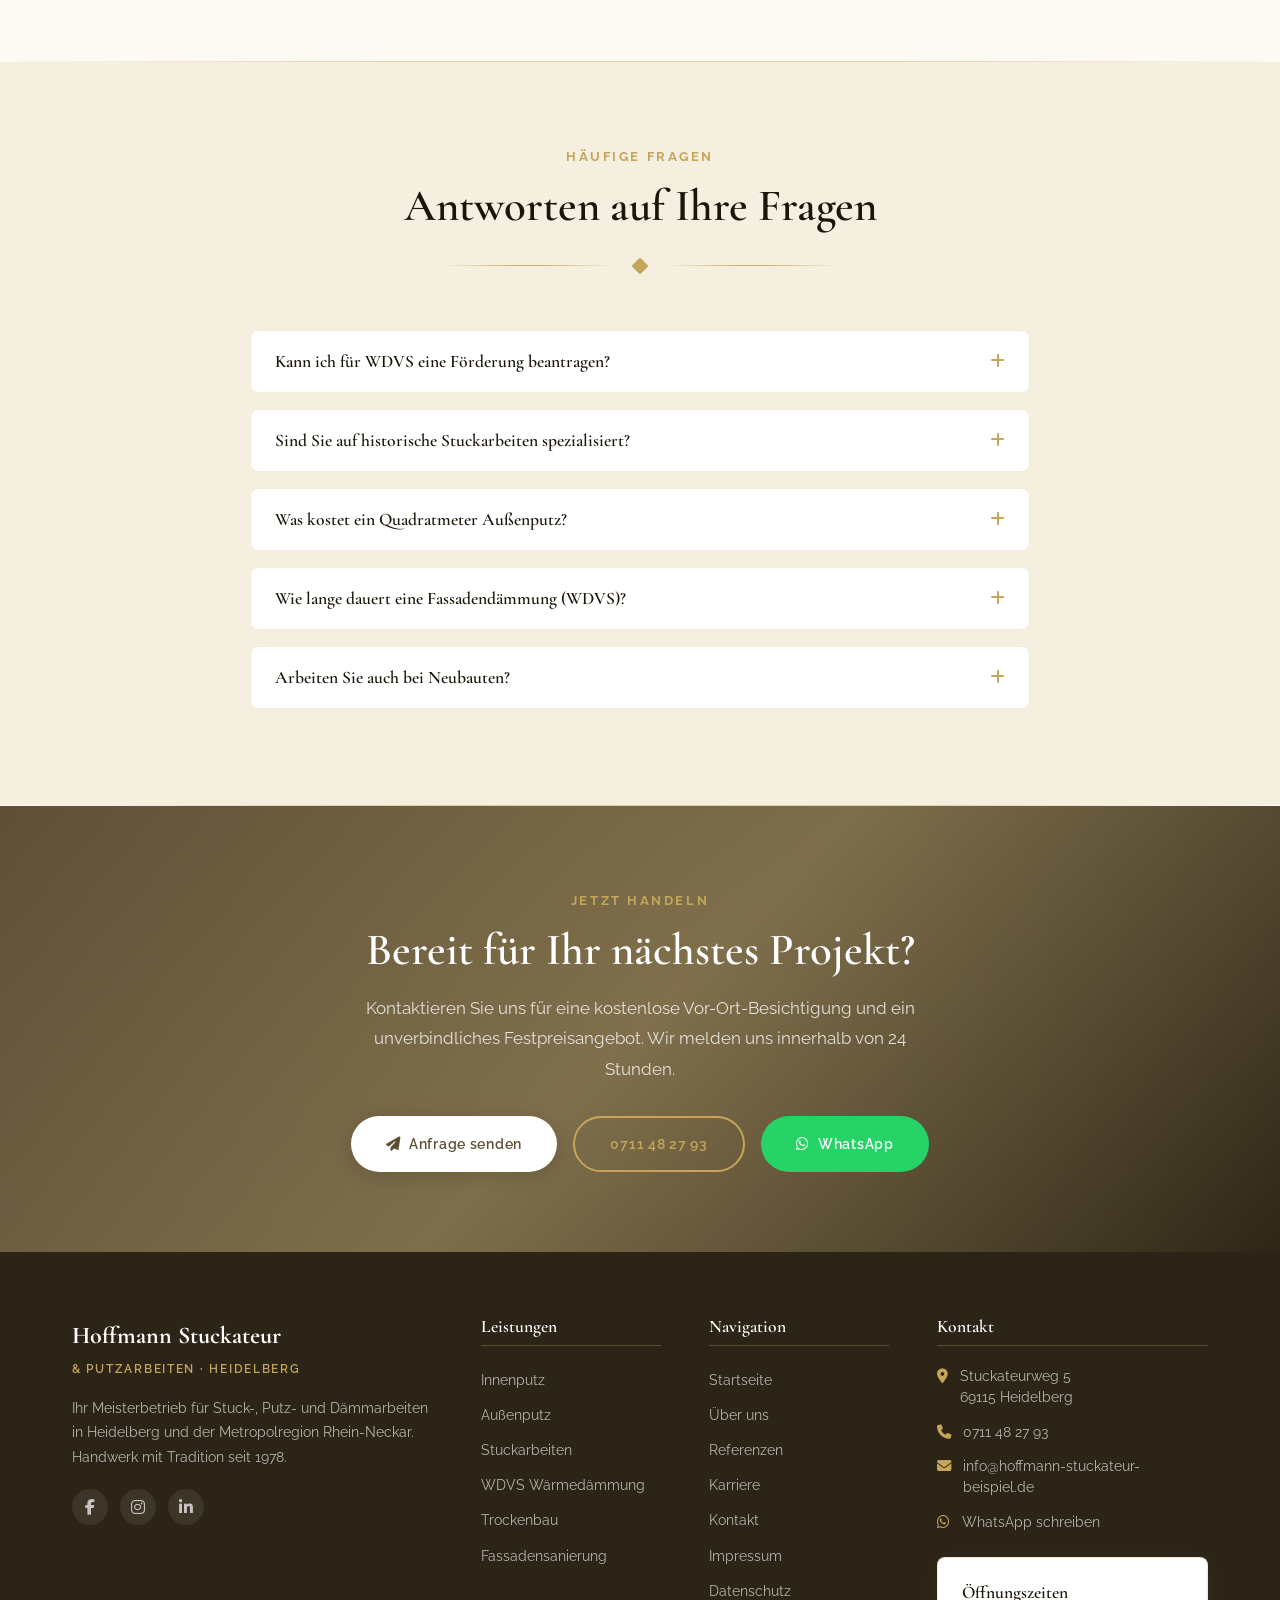
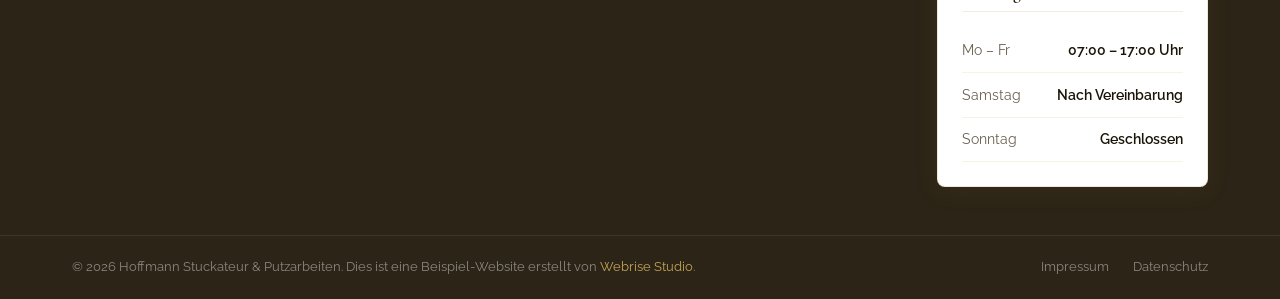
==== commit 1477f971: "Banner: Spacer-Div statt paddingTop – weißer Spalt gefixt paddingTop auf body überschrieb site-eigen" ====
--- a/index.html
+++ b/index.html
@@ -96,14 +96,15 @@
 <body>
 
 <!-- PERSONALIZED BANNER -->
-<div id="personalized-banner" style="display:none; background:linear-gradient(90deg,#5C4F36,#7A6B4A); color:white; text-align:center; padding:10px 20px; font-size:0.9rem; font-weight:600; z-index:9999; border-bottom:3px solid #C4A55A;">
+<div id="personalized-banner" style="display:none;position:fixed;top:0;left:0;right:0;width:100%; background:linear-gradient(90deg,#5C4F36,#7A6B4A); color:white; text-align:center; padding:10px 20px; font-size:0.9rem; font-weight:600; z-index:9999; border-bottom:3px solid #C4A55A;">
   <i class="fa-solid fa-building-columns" style="margin-right:8px; color:#C4A55A;"></i>
   Guten Tag Herr <span id="banner-name" style="font-weight:800;"></span> – so könnte Ihre Website aussehen &nbsp;·&nbsp; Alle Inhalte sind Beispieldaten
   <a href="https://webrisestudio.de/kontakt.html" target="_blank" style="color:#C4A55A;text-decoration:underline;font-weight:700;">Website anfragen →</a>
 </div>
 <script>
-(function(){var p=new URLSearchParams(window.location.search);var f=p.get('firma'),n=p.get('name'),s=p.get('stadt'),t=p.get('telefon');if(f)sessionStorage.setItem('ws_firma',f);if(n)sessionStorage.setItem('ws_name',n);if(s)sessionStorage.setItem('ws_stadt',s);if(t)sessionStorage.setItem('ws_telefon',t);var name=sessionStorage.getItem('ws_name');if(name){var b=document.getElementById('personalized-banner'),el=document.getElementById('banner-name');if(b&&el){el.textContent=name;b.style.display='block';document.documentElement.appendChild(b);document.body.style.paddingTop='50px';}}})();
+(function(){var p=new URLSearchParams(window.location.search);var f=p.get('firma'),n=p.get('name'),s=p.get('stadt'),t=p.get('telefon');if(f)sessionStorage.setItem('ws_firma',f);if(n)sessionStorage.setItem('ws_name',n);if(s)sessionStorage.setItem('ws_stadt',s);if(t)sessionStorage.setItem('ws_telefon',t);var name=sessionStorage.getItem('ws_name');if(name){var b=document.getElementById('personalized-banner'),el=document.getElementById('banner-name');if(b&&el){el.textContent=name;b.style.display='block';document.documentElement.appendChild(b);var h=b.offsetHeight||44;var sp=document.getElementById('ws-banner-spacer');if(sp)sp.style.height=h+'px';}}})();
 </script>
+<div id="ws-banner-spacer" style="height:0;overflow:hidden;"></div>
 
 <!-- NAVIGATION -->
 <nav class="navbar" id="navbar">
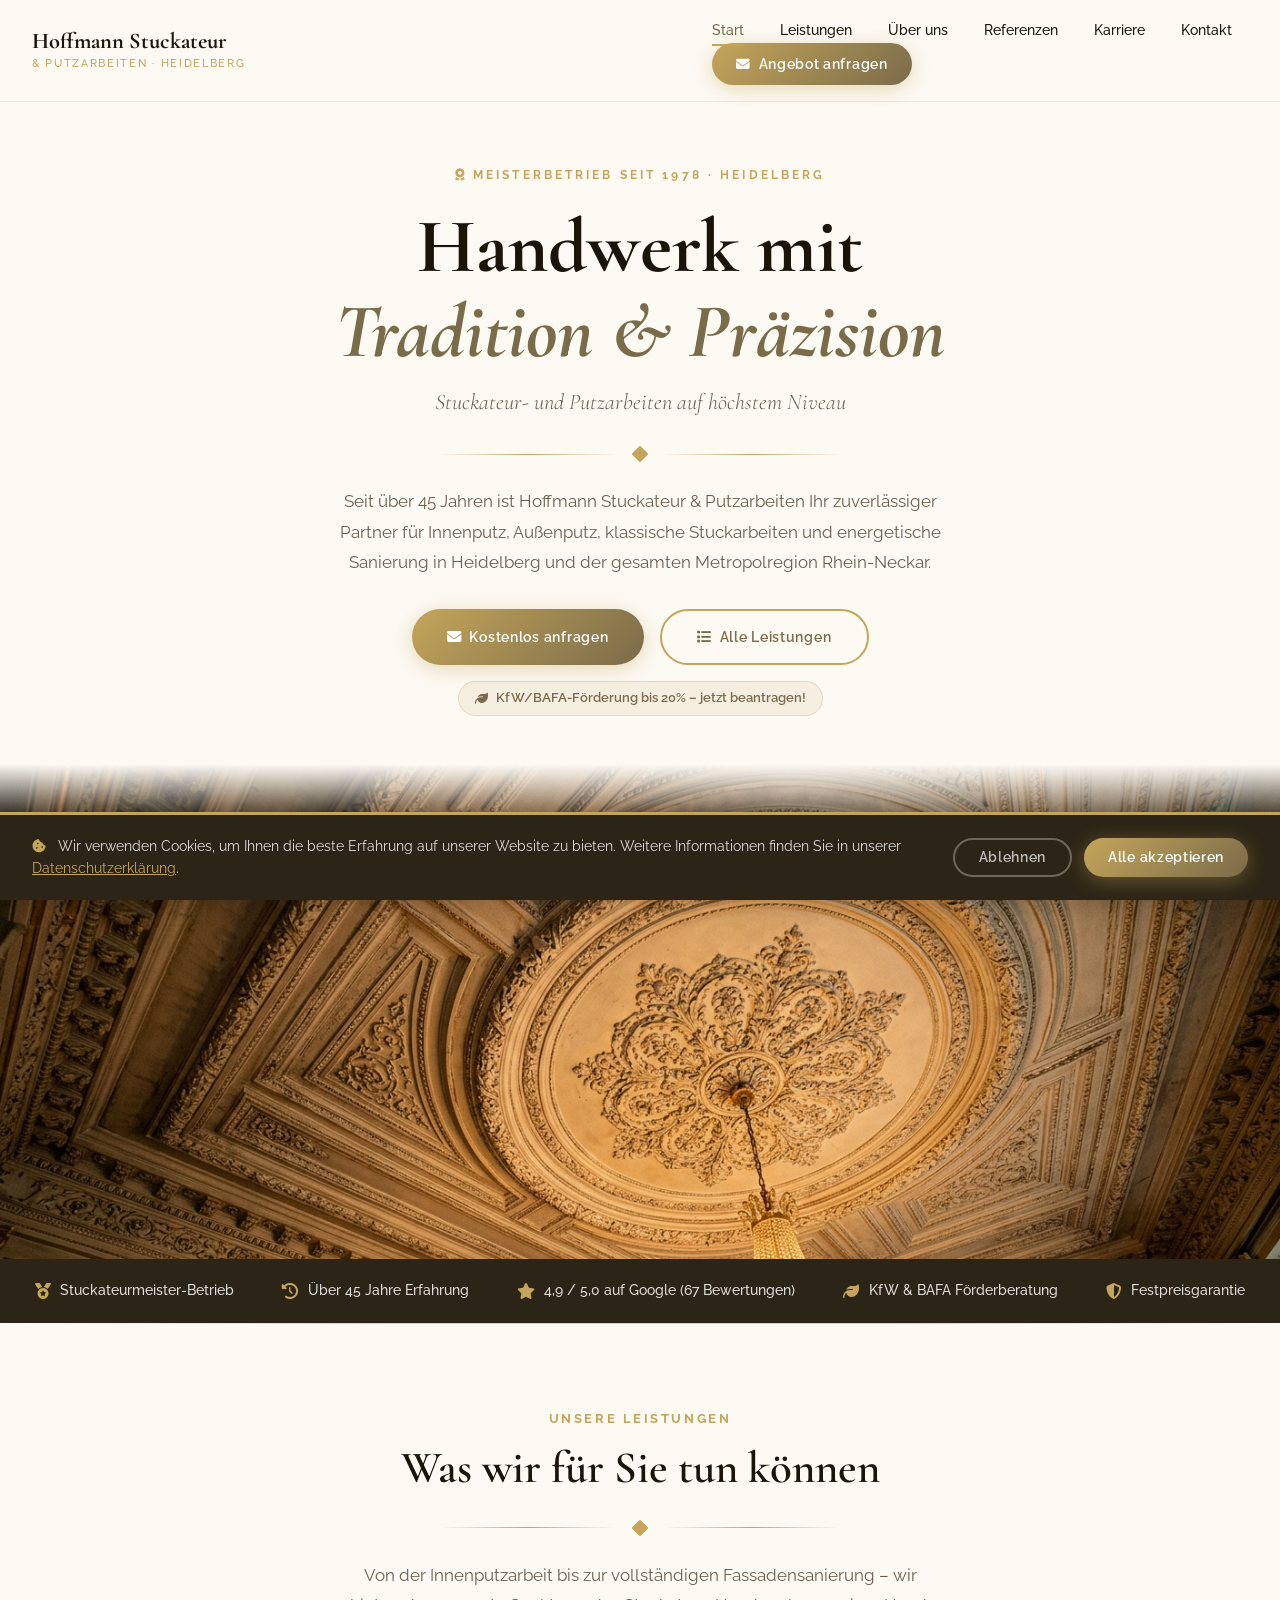
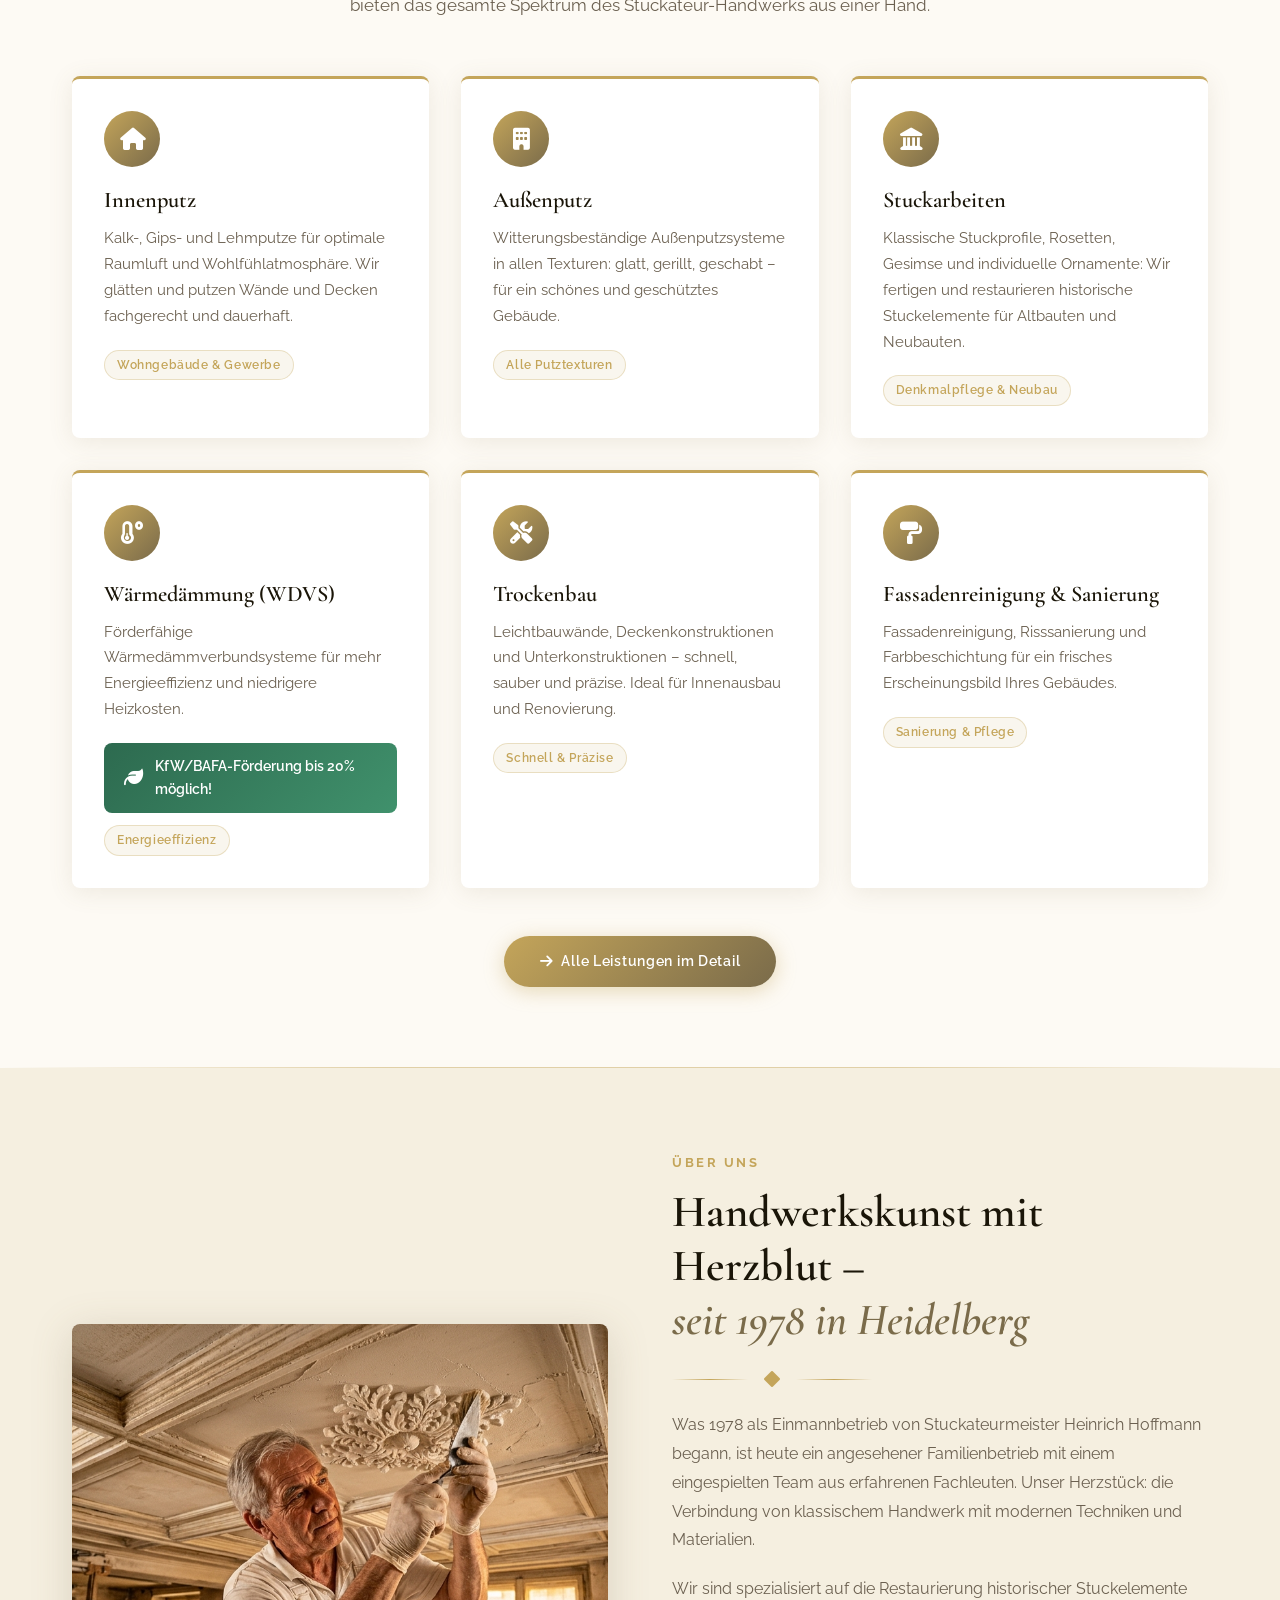
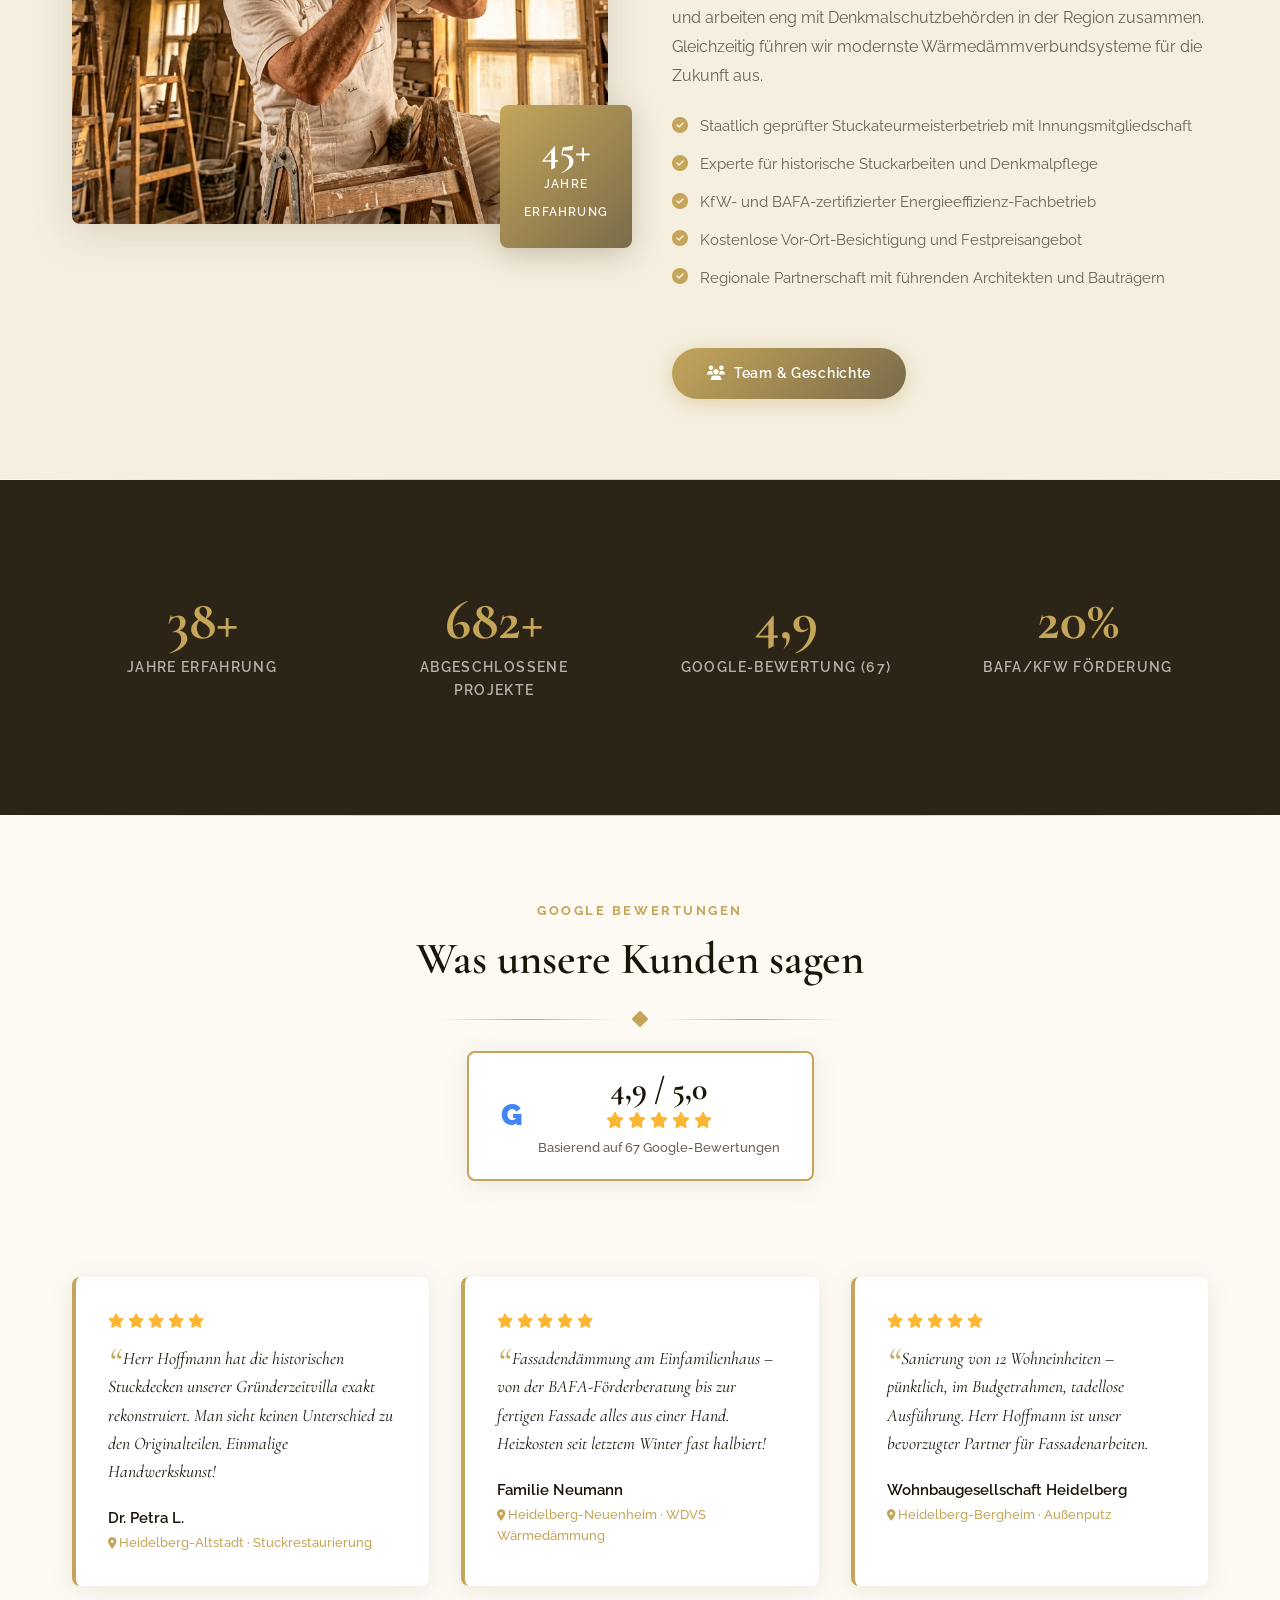
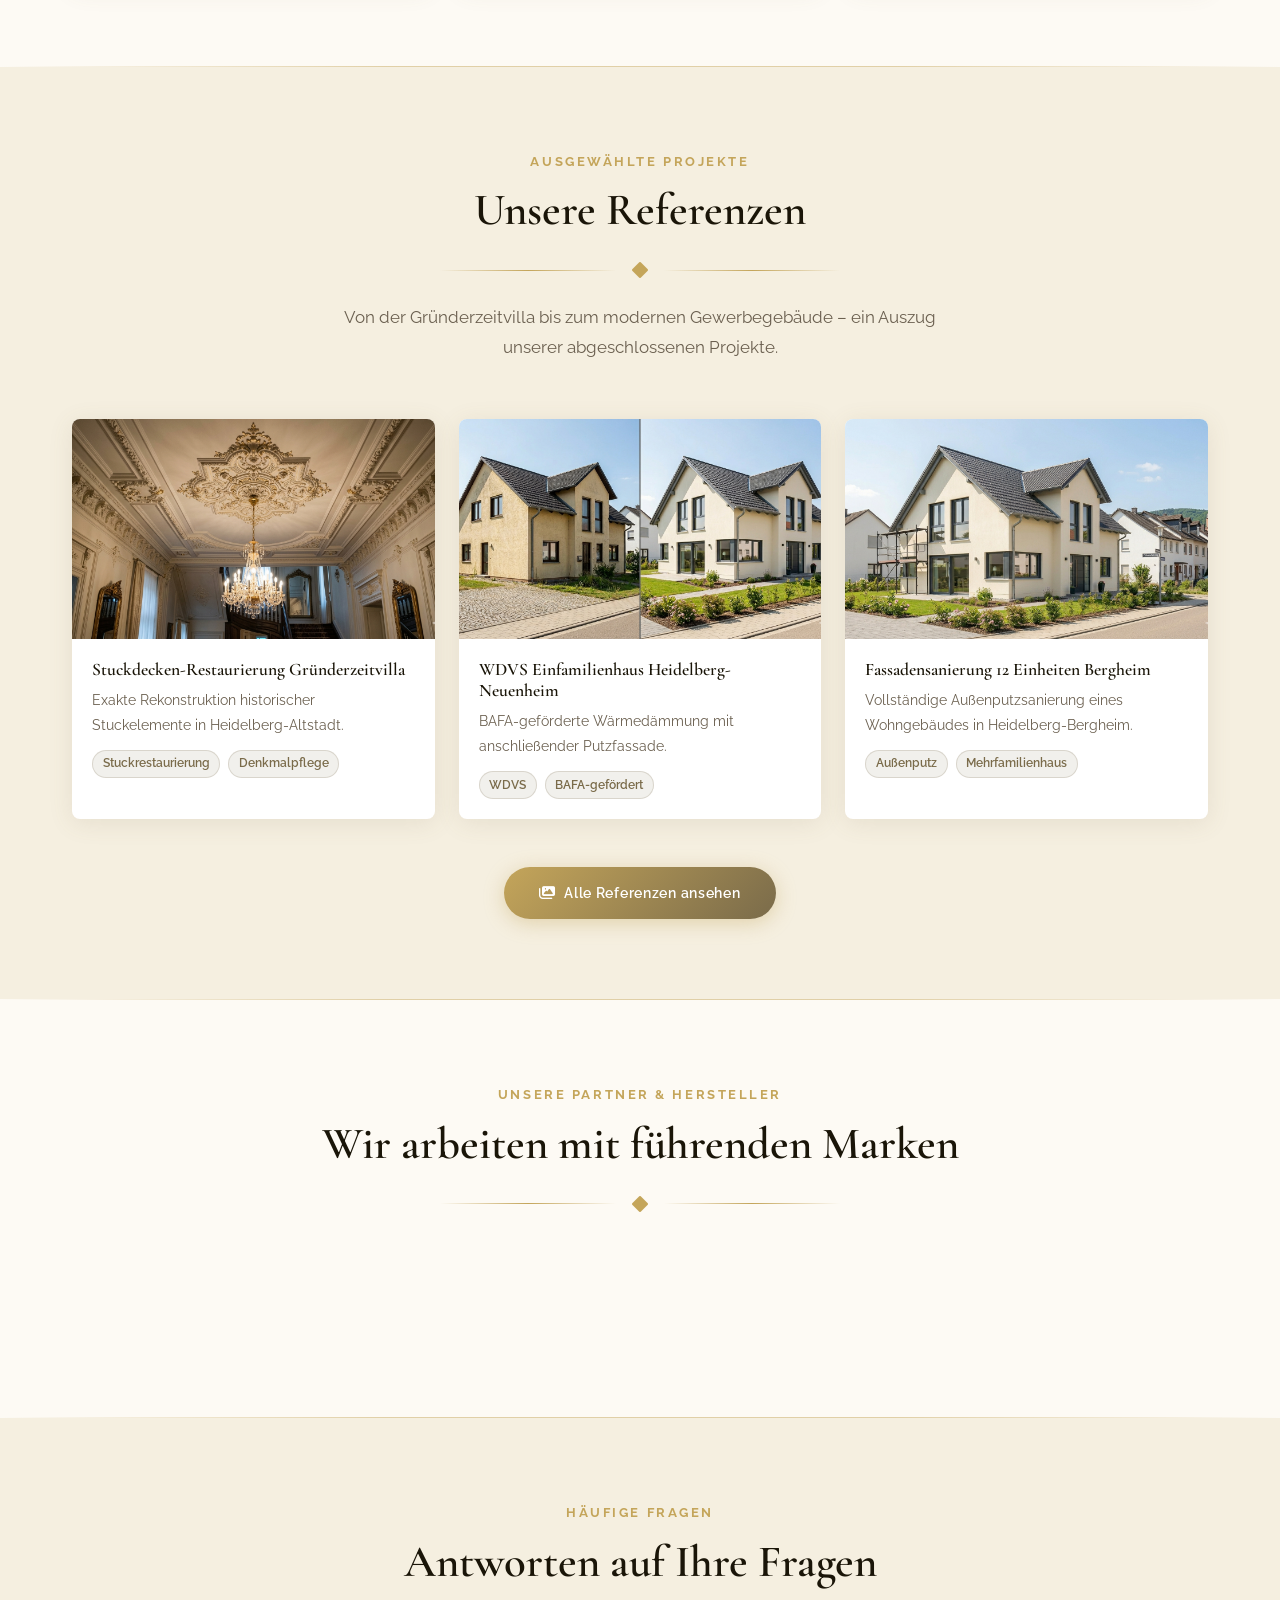
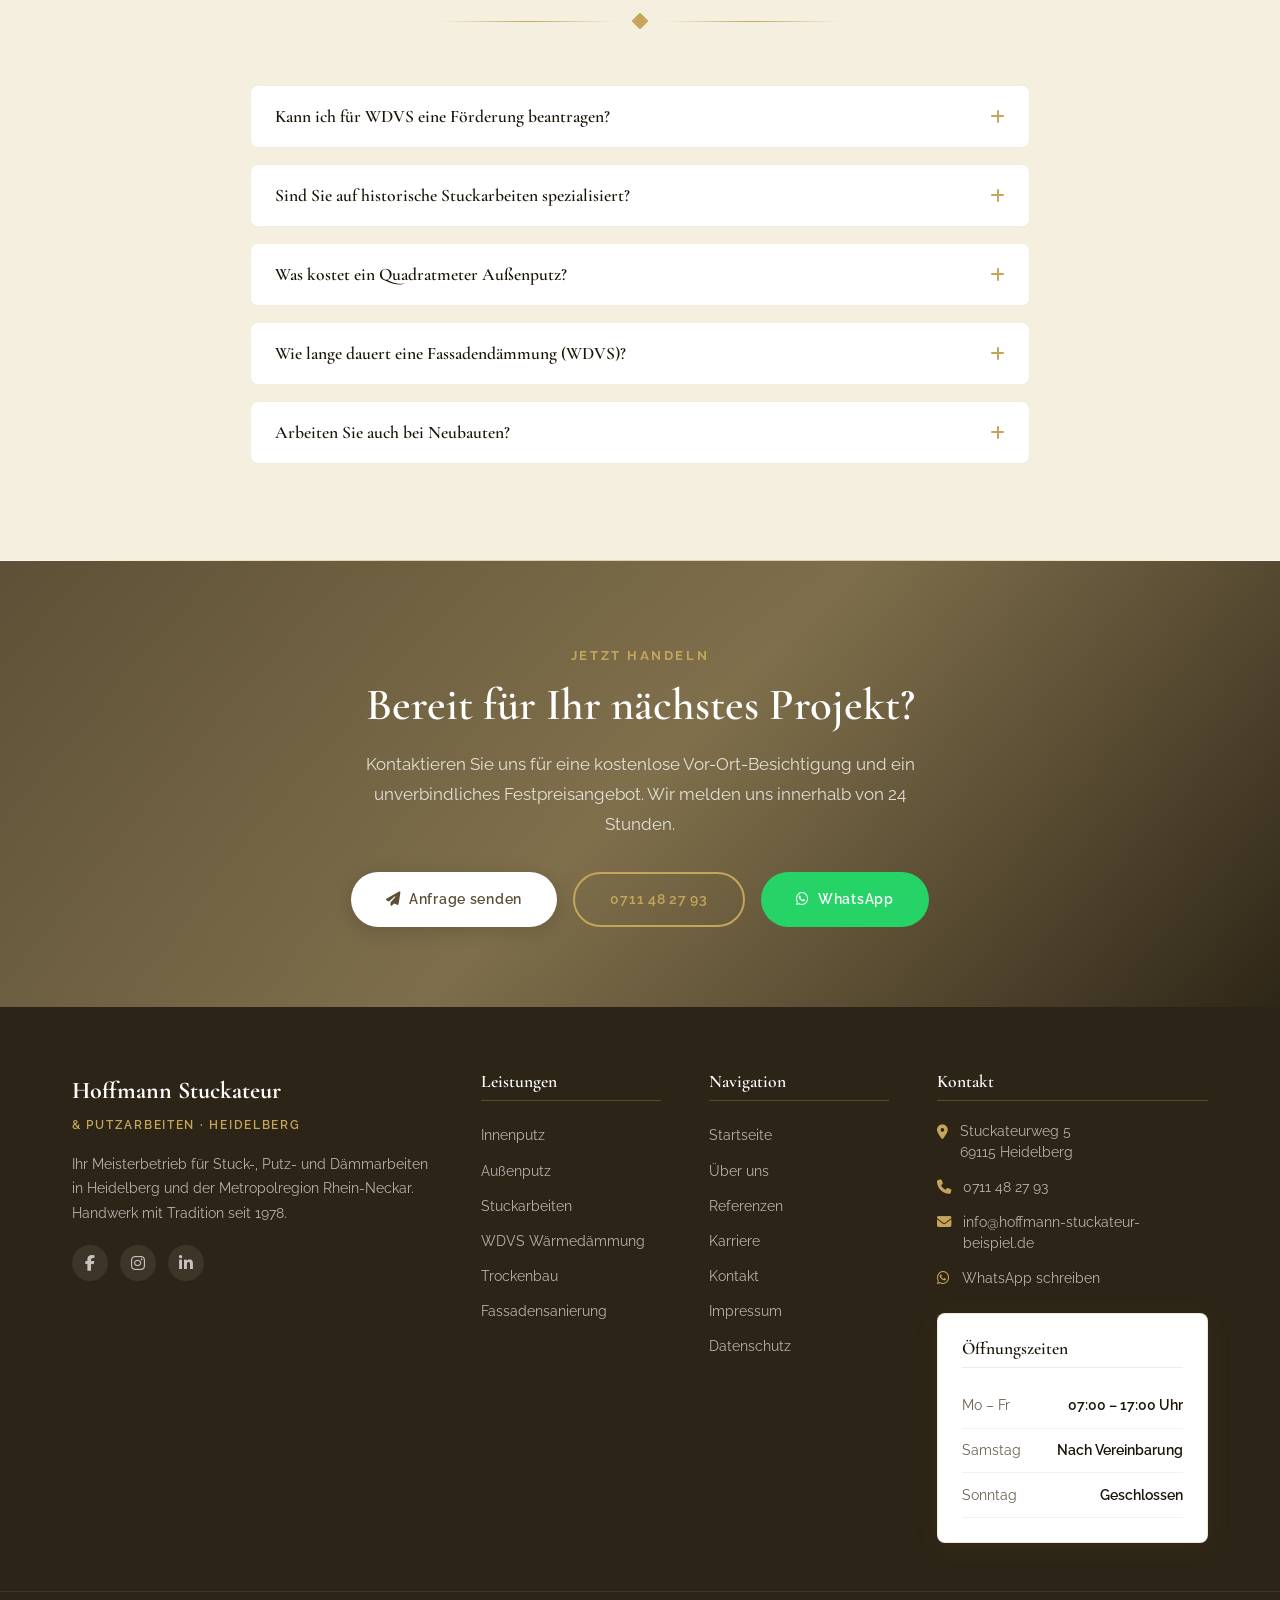
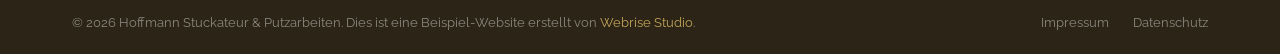
==== commit 92e262fc: "Echte Bilder eingesetzt: alle Unsplash-Platzhalter ersetzt - 17 JPGs aus /Bilder eingesetzt (bereits" ====
--- a/index.html
+++ b/index.html
@@ -14,7 +14,7 @@
   <meta property="og:url" content="https://webrisestudiode.github.io/hoffmann-stuckateur/">
   <meta property="og:title" content="Hoffmann Stuckateur & Putzarbeiten – Stuckateurmeister Heidelberg">
   <meta property="og:description" content="Meisterbetrieb für Innenputz, Außenputz, Stuckarbeiten und WDVS in Heidelberg. Über 45 Jahre Erfahrung. Jetzt kostenloses Angebot anfordern!">
-  <meta property="og:image" content="https://images.unsplash.com/photo-1577401239170-897942555fb3?w=1200&q=80&fm=webp">
+  <meta property="og:image" content="https://webrisestudiode.github.io/hoffmann-stuckateur/Bilder/startseite-hero-stuckdecke.jpg">
   <meta property="og:locale" content="de_DE">
   <meta property="og:site_name" content="Hoffmann Stuckateur & Putzarbeiten">
 
@@ -166,7 +166,7 @@
   <!-- Full-width hero image -->
   <div class="hero-image-full">
     <img
-      src="https://images.unsplash.com/photo-1577401239170-897942555fb3?w=1400&q=85&fm=webp"
+      src="Bilder/startseite-hero-stuckdecke.jpg"
       alt="Klassische Stuckdecke mit ornamentalen Details – Hoffmann Stuckateur Heidelberg"
       width="1400"
       height="600"
@@ -297,7 +297,7 @@
     <div class="about-grid">
       <div class="about-image-wrap fade-in">
         <img
-          src="https://images.unsplash.com/photo-1581578731548-c64695cc6952?w=700&q=80&fm=webp"
+          src="Bilder/startseite-ueber-uns-meister-arbeit.jpg"
           alt="Stuckateurmeister Heinrich Hoffmann bei der Arbeit"
           width="700"
           height="500"
@@ -475,7 +475,7 @@
       <div class="project-card fade-in">
         <div class="project-image">
           <img
-            src="https://images.unsplash.com/photo-1598300042247-d088f8ab3a91?w=600&q=80&fm=webp"
+            src="Bilder/referenz-stuckdecke-gruenderzeitvilla.jpg"
             alt="Stuckdecken-Restaurierung Gründerzeitvilla Heidelberg"
             width="600"
             height="400"
@@ -495,7 +495,7 @@
       <div class="project-card fade-in">
         <div class="project-image">
           <img
-            src="https://images.unsplash.com/photo-1558618666-fcd25c85cd64?w=600&q=80&fm=webp"
+            src="Bilder/referenz-wdvs-einfamilienhaus.jpg"
             alt="WDVS Einfamilienhaus Heidelberg-Neuenheim"
             width="600"
             height="400"
@@ -515,7 +515,7 @@
       <div class="project-card fade-in">
         <div class="project-image">
           <img
-            src="https://images.unsplash.com/photo-1487958449943-2429e8be8625?w=600&q=80&fm=webp"
+            src="Bilder/referenz-fassadensanierung-mehrfamilienhaus.jpg"
             alt="Fassadensanierung Mehrfamilienhaus Heidelberg-Bergheim"
             width="600"
             height="400"
